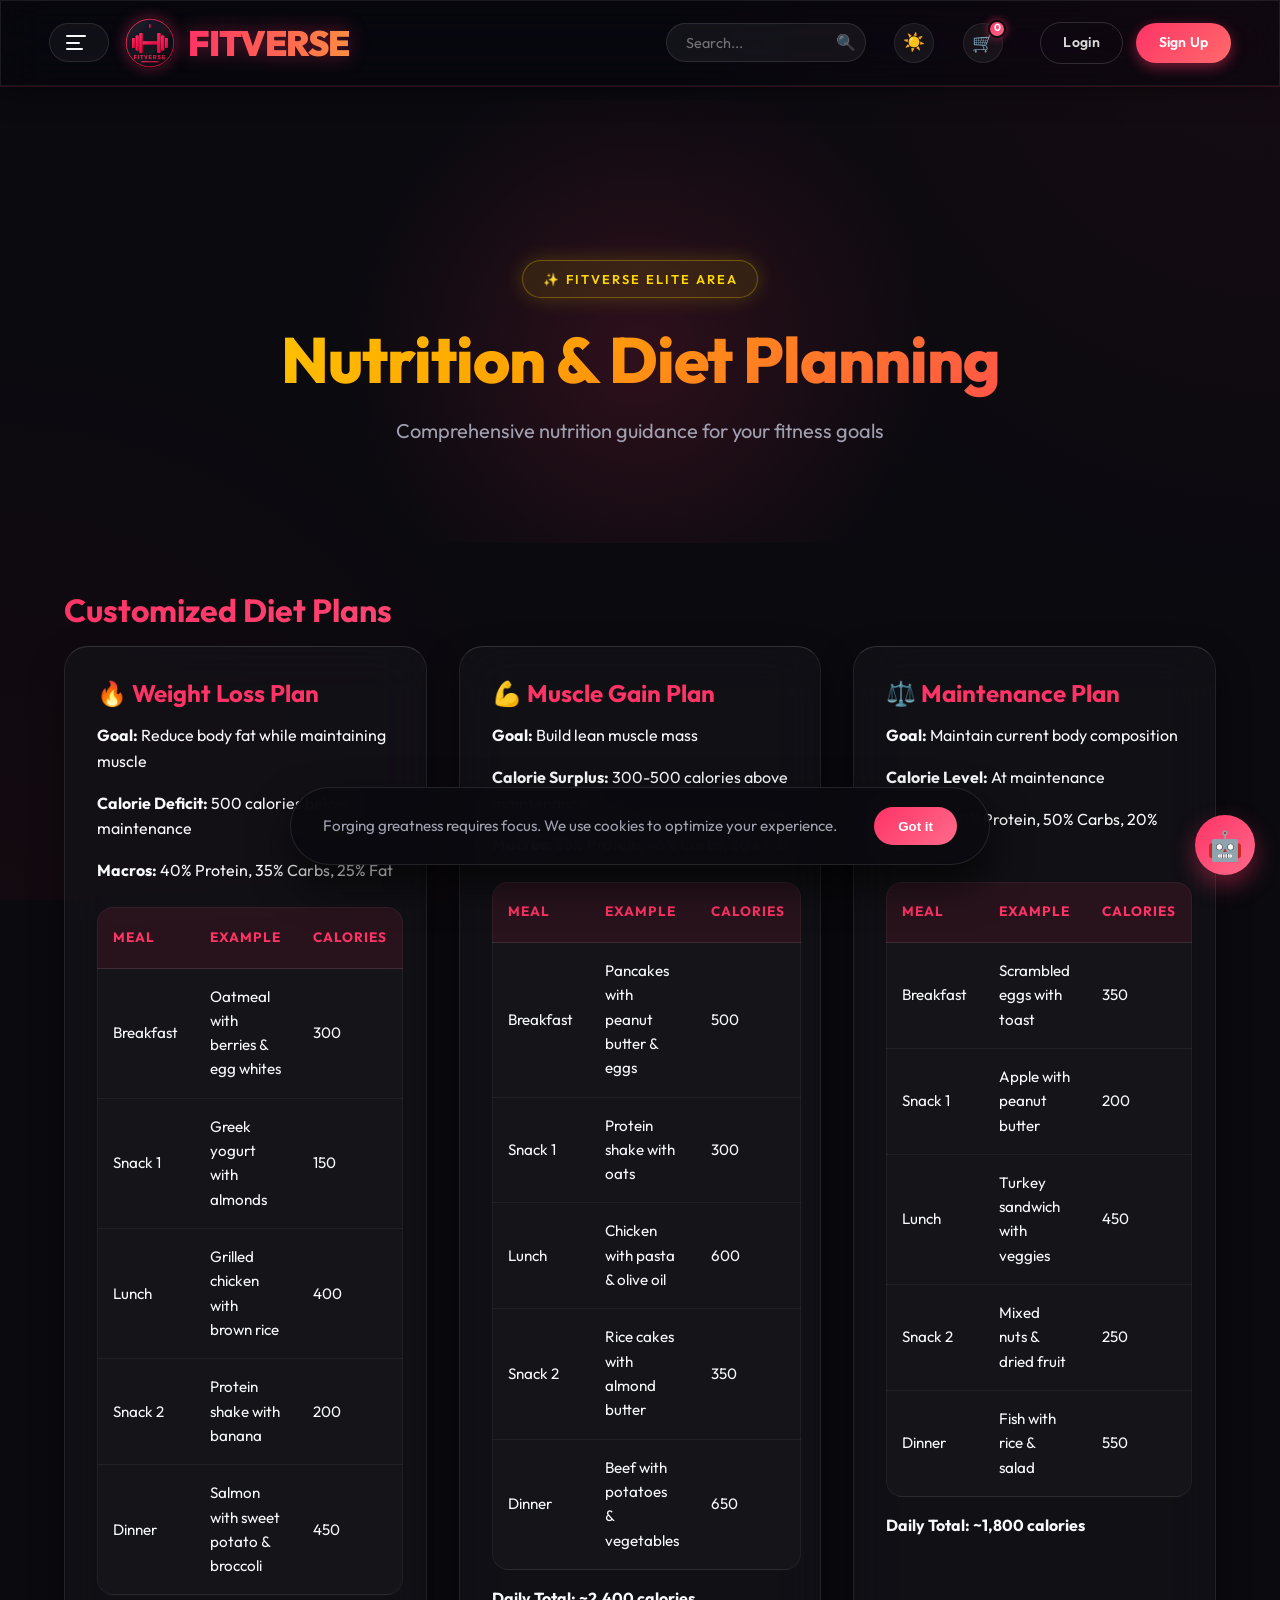
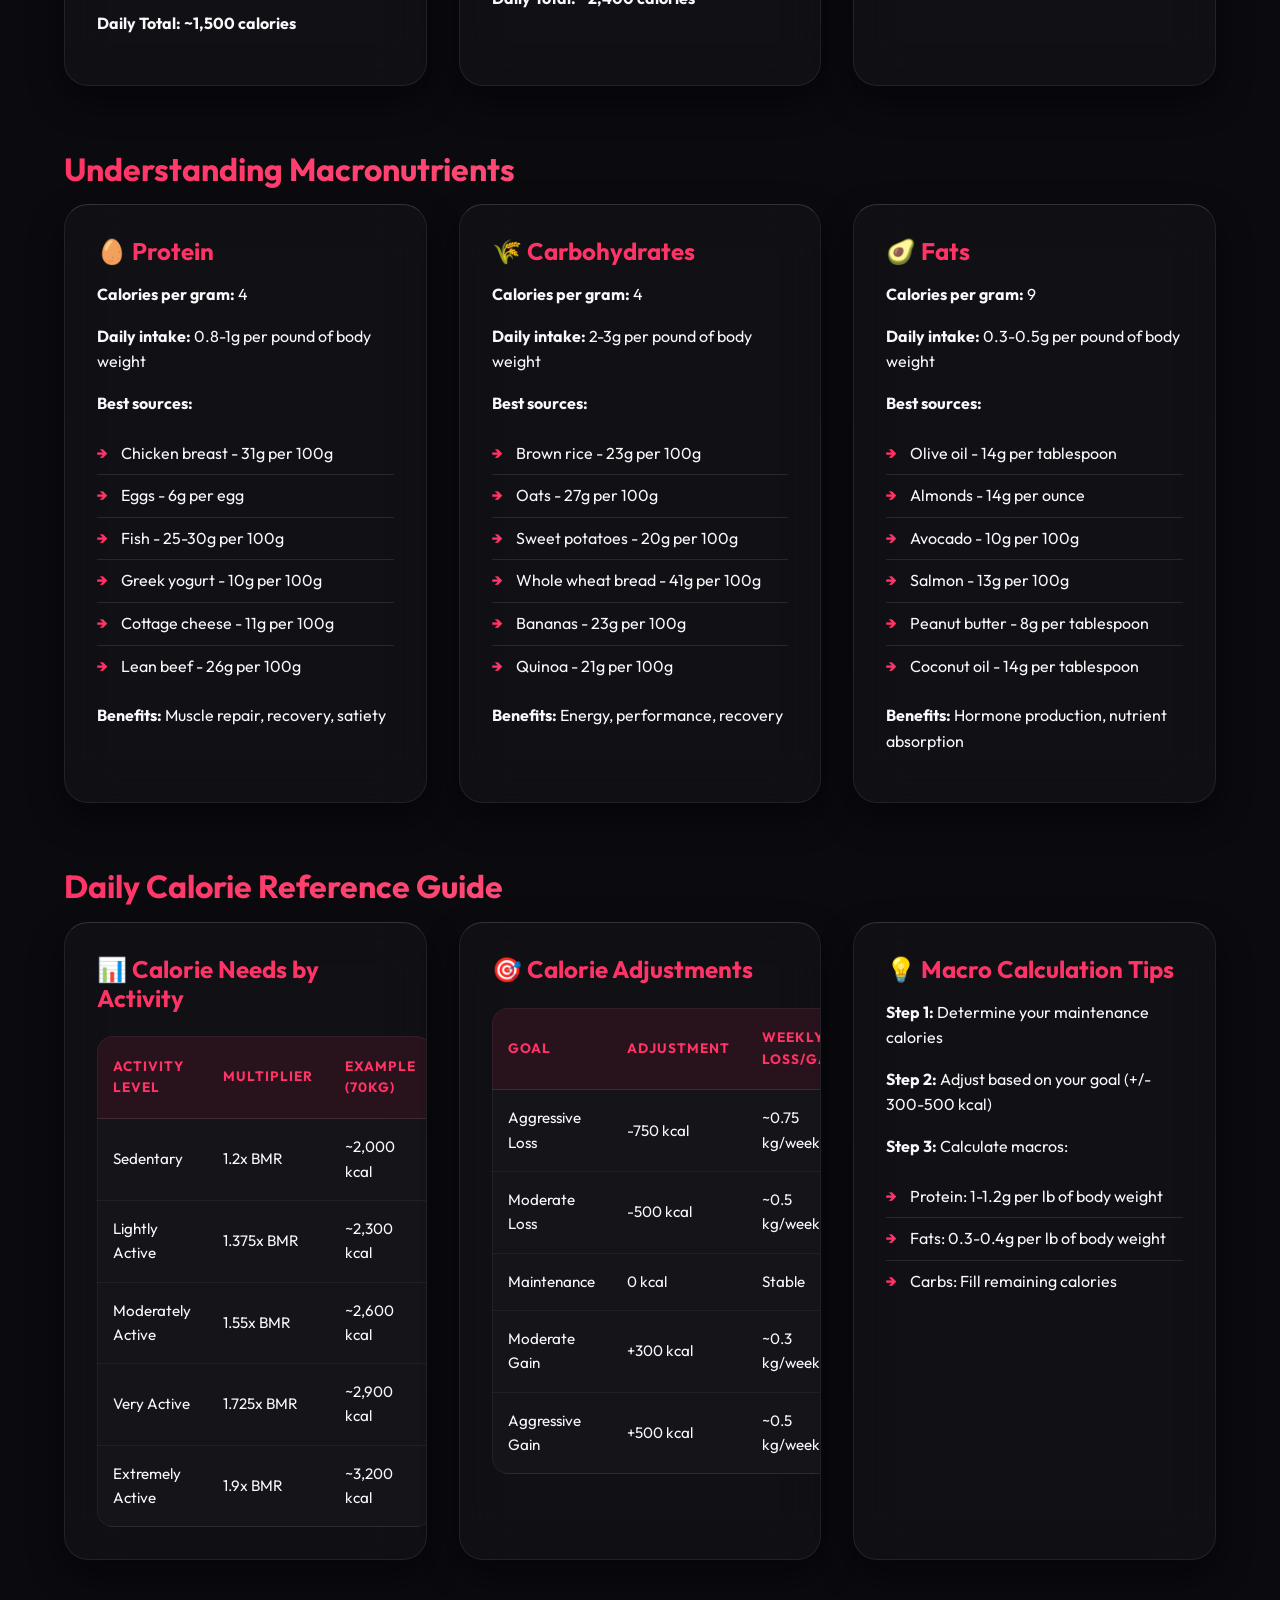
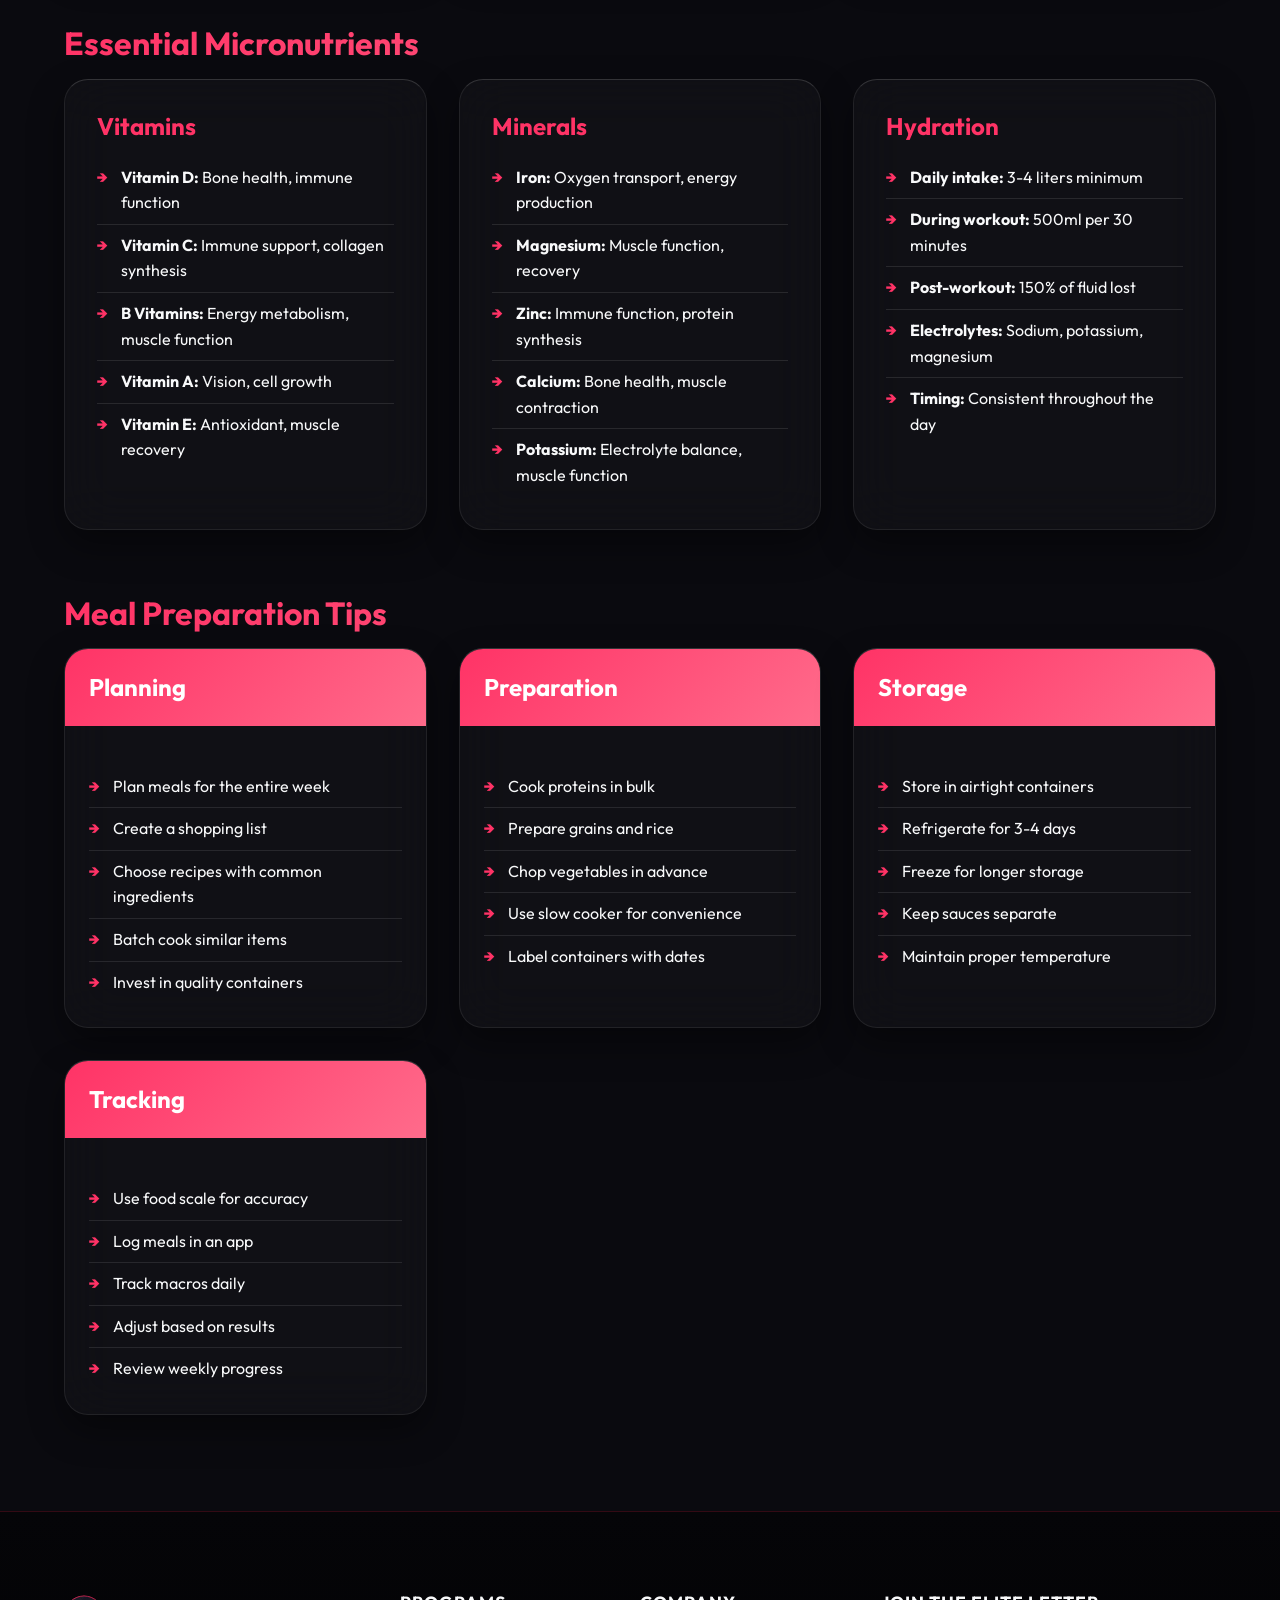
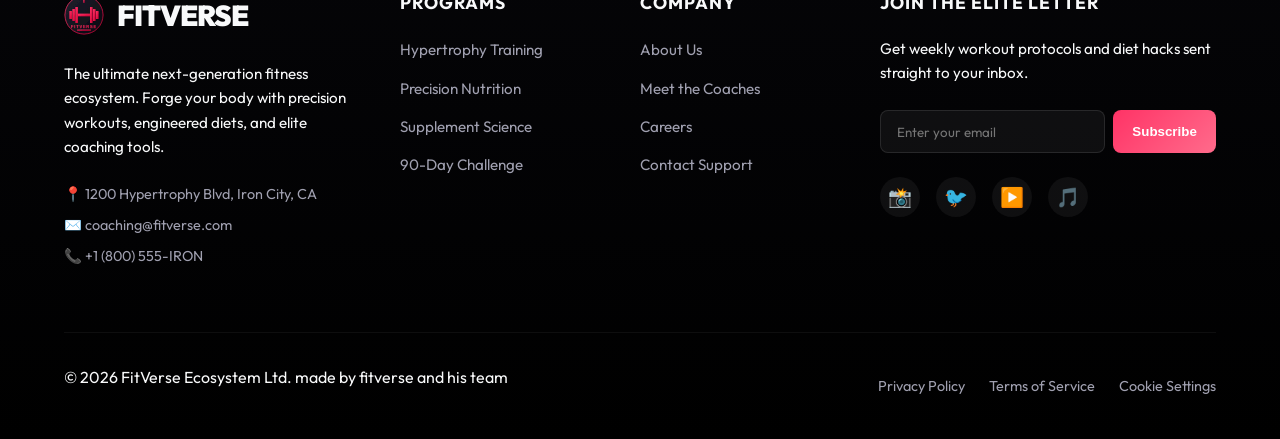
==== diet.html @ 97ace307 "Frontend" ====
<!DOCTYPE html>
<html lang="en">

<head>
    <meta charset="UTF-8">
    <meta name="viewport" content="width=device-width, initial-scale=1.0">
    <title>Diet Plans - FitVerse</title>
    <style>
        @import url('https://fonts.googleapis.com/css2?family=Outfit:wght@300;400;500;600;700;800&display=swap');

        :root {
            --primary-color: #ff3366;
            --primary-dark: #cc0033;
            --secondary-color: #050505;
            --accent-color: #ff6b8b;
            --dark-bg: #0a0a0f;
            --card-bg: rgba(26, 26, 31, 0.6);
            --glass-border: rgba(255, 255, 255, 0.08);
            --text-light: #f8f9fa;
            --text-muted: #a0a0b0;
            --border-color: rgba(255, 255, 255, 0.1);
            --gradient-1: linear-gradient(135deg, #ff3366 0%, #ff6b8b 100%);
            --gradient-2: linear-gradient(135deg, rgba(26, 26, 31, 0.8) 0%, rgba(10, 10, 15, 0.9) 100%);
            --gradient-glow: 0 0 30px rgba(255, 51, 102, 0.3);
            --shadow: 0 8px 32px 0 rgba(0, 0, 0, 0.37);
            --shadow-lg: 0 15px 45px 0 rgba(0, 0, 0, 0.5);
            --transition: all 0.4s cubic-bezier(0.16, 1, 0.3, 1);
            --neon-shadow: 0 0 10px rgba(255, 51, 102, 0.5), 0 0 20px rgba(255, 51, 102, 0.3);
        }

        [data-theme="light"] {
            --primary-color: #ff3366;
            --primary-dark: #cc0033;
            --secondary-color: #ffffff;
            --accent-color: #ff4d79;
            --dark-bg: #f4f6f8;
            --card-bg: rgba(255, 255, 255, 0.85);
            --glass-border: rgba(0, 0, 0, 0.1);
            --text-light: #1a1a1f;
            --text-muted: #666677;
            --border-color: rgba(0, 0, 0, 0.1);
            --gradient-1: linear-gradient(135deg, #ff3366 0%, #ff6b8b 100%);
            --gradient-2: linear-gradient(135deg, rgba(255, 255, 255, 0.9) 0%, rgba(240, 240, 245, 0.95) 100%);
            --gradient-glow: 0 0 30px rgba(255, 51, 102, 0.2);
            --shadow: 0 8px 32px 0 rgba(0, 0, 0, 0.08);
            --shadow-lg: 0 15px 45px 0 rgba(0, 0, 0, 0.12);
            --neon-shadow: 0 0 10px rgba(255, 51, 102, 0.2), 0 0 20px rgba(255, 51, 102, 0.1);
        }

        [data-theme="light"] .navbar {
            background: rgba(255, 255, 255, 0.85);
        }

        [data-theme="light"] .logo img {
            content: url("logo-light.svg");
        }

        [data-theme="light"] .stats,
        [data-theme="light"] .footer,
        [data-theme="light"] .page-header {
            background: linear-gradient(135deg, #ffffff 0%, #f4f6f8 50%, #ffffff 100%);
        }

        [data-theme="light"] .quick-links {
            background-color: var(--dark-bg);
        }

        * {
            margin: 0;
            padding: 0;
            box-sizing: border-box;
        }

        html {
            scroll-behavior: smooth;
        }

        body {
            font-family: 'Outfit', sans-serif;
            line-height: 1.6;
            color: var(--text-light);
            background-color: var(--dark-bg);
            background-image: radial-gradient(circle at top right, rgba(255, 51, 102, 0.05) 0%, transparent 40%), radial-gradient(circle at bottom left, rgba(204, 0, 51, 0.05) 0%, transparent 40%);
            background-attachment: fixed;
            overflow-x: hidden;
        }

        .container {
            max-width: 1200px;
            margin: 0 auto;
            padding: 0 24px;
        }

        h1,
        h2,
        h3,
        h4,
        h5,
        h6 {
            font-weight: 700;
            line-height: 1.2;
            margin-bottom: 1rem;
        }

        h1 {
            font-size: 2.5rem;
            color: var(--text-light);
        }

        h2 {
            font-size: 2rem;
            background: var(--gradient-1);
            -webkit-background-clip: text;
            -webkit-text-fill-color: transparent;
            background-clip: text;
        }

        h3 {
            font-size: 1.5rem;
            color: var(--primary-color);
        }

        p {
            margin-bottom: 1rem;
            font-size: 1rem;
            color: var(--text-light);
        }

        a {
            text-decoration: none;
            color: var(--primary-color);
            transition: var(--transition);
        }

        a:hover {
            color: var(--accent-color);
            text-shadow: 0 0 10px rgba(220, 20, 60, 0.5);
        }

        .navbar {
            background: rgba(10, 10, 15, 0.7);
            backdrop-filter: blur(16px);
            -webkit-backdrop-filter: blur(16px);
            padding: 1rem 0;
            position: sticky;
            top: 0;
            z-index: 100;
            border-bottom: 1px solid var(--glass-border);
            transition: var(--transition);
        }

        .nav-wrapper {
            display: flex;
            justify-content: space-between;
            align-items: center;
        }

        .logo {
            display: flex;
            align-items: center;
            gap: 1rem;
        }

        .logo img {
            height: 50px;
            width: auto;
        }

        .logo h1 {
            color: var(--primary-color);
            font-size: 1.8rem;
            margin: 0;
            text-shadow: 0 0 20px rgba(220, 20, 60, 0.6);
            letter-spacing: 2px;
        }

        .nav-links {
            display: flex;
            list-style: none;
            gap: 2rem;
        }

        .nav-links a {
            color: var(--text-light);
            font-weight: 600;
            padding: 0.5rem 1rem;
            border-radius: 4px;
            transition: var(--transition);
            position: relative;
        }

        .nav-links a:hover,
        .nav-links a.active {
            background: rgba(255, 51, 102, 0.1);
            color: var(--primary-color);
            box-shadow: inset 0 0 0 1px rgba(255, 51, 102, 0.3);
        }

        @keyframes floatShapes {
            0% {
                transform: translateY(0) rotate(0deg);
            }

            50% {
                transform: translateY(-20px) rotate(5deg);
            }

            100% {
                transform: translateY(0) rotate(0deg);
            }
        }

        .hero {
            background: transparent;
            color: var(--text-light);
            padding: 8rem 0 6rem;
            text-align: center;
            position: relative;
            overflow: hidden;
        }

        .hero::before {
            content: '';
            position: absolute;
            top: -50%;
            left: -50%;
            width: 200%;
            height: 200%;
            background: radial-gradient(circle at 50% 50%, rgba(255, 51, 102, 0.1) 0%, transparent 40%), radial-gradient(circle at 80% 20%, rgba(255, 107, 139, 0.05) 0%, transparent 30%);
            pointer-events: none;
            animation: pulseGlow 15s infinite alternate ease-in-out;
        }

        @keyframes pulseGlow {
            0% {
                transform: scale(1);
                opacity: 0.8;
            }

            100% {
                transform: scale(1.1);
                opacity: 1;
            }
        }

        .hero-content {
            position: relative;
            z-index: 1;
        }

        .hero-content h2 {
            color: var(--text-light);
            font-size: 3rem;
            margin-bottom: 1rem;
            animation: slideInDown 0.8s ease;
        }

        .hero-content p {
            font-size: 1.3rem;
            margin-bottom: 2rem;
            animation: slideInUp 0.8s ease;
            color: var(--text-muted);
        }

        .hero-buttons {
            display: flex;
            gap: 1rem;
            justify-content: center;
            flex-wrap: wrap;
        }

        .btn {
            padding: 1rem 2.5rem;
            border-radius: 12px;
            font-weight: 600;
            cursor: pointer;
            transition: var(--transition);
            display: inline-flex;
            align-items: center;
            justify-content: center;
            border: 1px solid transparent;
            font-family: 'Outfit', sans-serif;
            letter-spacing: 0.5px;
            position: relative;
            overflow: hidden;
            z-index: 1;
        }

        .btn-primary {
            background: var(--gradient-1);
            color: #fff;
            box-shadow: 0 4px 15px rgba(255, 51, 102, 0.4);
        }

        .btn-primary::before {
            content: '';
            position: absolute;
            top: 0;
            left: 0;
            right: 0;
            bottom: 0;
            background: linear-gradient(135deg, #ff6b8b 0%, #ff3366 100%);
            opacity: 0;
            transition: opacity 0.3s ease;
            z-index: -1;
        }

        .btn-primary:hover::before {
            opacity: 1;
        }

        .btn-primary:hover {
            transform: translateY(-3px);
            box-shadow: var(--neon-shadow);
        }

        .btn-secondary {
            background: rgba(255, 51, 102, 0.05);
            color: #fff;
            border-color: rgba(255, 51, 102, 0.3);
            backdrop-filter: blur(5px);
        }

        .btn-secondary:hover {
            background: rgba(255, 51, 102, 0.15);
            border-color: var(--primary-color);
            transform: translateY(-3px);
            box-shadow: 0 4px 15px rgba(255, 51, 102, 0.2);
        }

        .features {
            padding: 6rem 0;
            background-color: transparent;
            position: relative;
        }

        .features h2 {
            text-align: center;
            margin-bottom: 4rem;
        }

        .features-grid {
            display: grid;
            grid-template-columns: repeat(auto-fit, minmax(250px, 1fr));
            gap: 2rem;
        }

        .feature-card {
            background: var(--card-bg);
            backdrop-filter: blur(12px);
            -webkit-backdrop-filter: blur(12px);
            padding: 2.5rem 2rem;
            border-radius: 20px;
            text-align: center;
            box-shadow: var(--shadow);
            transition: var(--transition);
            border: 1px solid var(--glass-border);
            position: relative;
            overflow: hidden;
        }

        .feature-card::before {
            content: '';
            position: absolute;
            top: 0;
            left: 0;
            width: 100%;
            height: 100%;
            background: linear-gradient(180deg, rgba(255, 51, 102, 0.1) 0%, transparent 100%);
            opacity: 0;
            transition: var(--transition);
            z-index: 0;
        }

        .feature-card:hover {
            transform: translateY(-10px) scale(1.02);
            box-shadow: var(--shadow-lg), 0 0 30px rgba(255, 51, 102, 0.15);
            border-color: rgba(255, 51, 102, 0.3);
        }

        .feature-card:hover::before {
            opacity: 1;
        }

        .feature-card>* {
            position: relative;
            z-index: 1;
        }

        .feature-icon {
            font-size: 3rem;
            margin-bottom: 1rem;
        }

        .feature-card h3 {
            margin-bottom: 1rem;
        }

        .quick-links {
            padding: 4rem 0;
            background-color: var(--dark-bg);
        }

        .quick-links h2 {
            text-align: center;
            margin-bottom: 3rem;
        }

        .links-grid {
            display: grid;
            grid-template-columns: repeat(auto-fit, minmax(250px, 1fr));
            gap: 2rem;
        }

        .link-card {
            background: var(--card-bg);
            backdrop-filter: blur(12px);
            -webkit-backdrop-filter: blur(12px);
            padding: 2.5rem 2rem;
            border-radius: 20px;
            border: 1px solid var(--glass-border);
            border-left: 4px solid var(--primary-color);
            transition: var(--transition);
            box-shadow: var(--shadow);
            position: relative;
        }

        .link-card:hover {
            transform: translateX(10px) translateY(-5px);
            box-shadow: var(--shadow-lg), -10px 0 20px rgba(255, 51, 102, 0.1);
            border-left-color: var(--accent-color);
            background: rgba(40, 40, 45, 0.7);
        }

        .link-card h3 {
            margin-bottom: 1rem;
        }

        .link-btn {
            display: inline-block;
            color: var(--primary-color);
            font-weight: 600;
            margin-top: 1rem;
        }

        .link-btn:hover {
            color: var(--accent-color);
        }

        .stats {
            background: linear-gradient(135deg, #000000 0%, #1a1a1a 50%, #000000 100%);
            color: var(--text-light);
            padding: 3rem 0;
            border-top: 3px solid var(--primary-color);
            border-bottom: 3px solid var(--primary-color);
        }

        .stats .container {
            display: grid;
            grid-template-columns: repeat(auto-fit, minmax(200px, 1fr));
            gap: 2rem;
            text-align: center;
        }

        .stat-item h3 {
            color: var(--primary-color);
            font-size: 2.5rem;
            margin-bottom: 0.5rem;
            text-shadow: 0 0 10px rgba(220, 20, 60, 0.4);
        }

        .stat-item p {
            color: var(--text-light);
            margin: 0;
        }

        .footer {
            background: linear-gradient(135deg, #000000 0%, #1a1a1a 50%, #000000 100%);
            color: var(--text-light);
            padding: 3rem 0 1rem;
            border-top: 3px solid var(--primary-color);
        }

        .footer-content {
            display: grid;
            grid-template-columns: repeat(auto-fit, minmax(250px, 1fr));
            gap: 2rem;
            margin-bottom: 2rem;
        }

        .footer-section h4 {
            color: var(--primary-color);
            margin-bottom: 1rem;
        }

        .footer-section ul {
            list-style: none;
        }

        .footer-section ul li {
            margin-bottom: 0.5rem;
        }

        .footer-section a {
            color: var(--text-light);
        }

        .footer-section a:hover {
            color: var(--primary-color);
        }

        .footer-bottom {
            border-top: 1px solid var(--border-color);
            padding-top: 1rem;
            text-align: center;
            color: var(--text-muted);
        }

        .page-header {
            background: linear-gradient(135deg, #000000 0%, #1a1a1a 50%, #000000 100%);
            color: var(--text-light);
            padding: 3rem 0;
            text-align: center;
            border-bottom: 3px solid var(--primary-color);
        }

        .page-header h1 {
            color: var(--text-light);
            font-size: 2.5rem;
        }

        .page-header p {
            font-size: 1.1rem;
            color: var(--text-muted);
        }

        .workout-section {
            padding: 3rem 0;
        }

        .workout-section h2 {
            margin-bottom: 2rem;
        }

        .routine-cards {
            display: grid;
            grid-template-columns: repeat(auto-fit, minmax(300px, 1fr));
            gap: 2rem;
            margin-bottom: 3rem;
        }

        .routine-card {
            background-color: var(--card-bg);
            backdrop-filter: blur(12px);
            -webkit-backdrop-filter: blur(12px);
            border-radius: 20px;
            overflow: hidden;
            box-shadow: var(--shadow);
            transition: var(--transition);
            border: 1px solid var(--glass-border);
        }

        .routine-card:hover {
            transform: translateY(-10px) scale(1.02);
            box-shadow: var(--shadow-lg), 0 0 30px rgba(255, 51, 102, 0.15);
            border-color: rgba(255, 51, 102, 0.3);
        }

        .routine-header {
            background: var(--gradient-1);
            color: #fff;
            padding: 1.5rem;
        }

        .routine-header h3 {
            color: #fff;
            margin: 0;
        }

        .routine-body {
            padding: 1.5rem;
        }

        .routine-body p {
            margin-bottom: 0.5rem;
            font-size: 0.95rem;
        }

        .exercise-list {
            list-style: none;
            margin-top: 1rem;
        }

        .exercise-list li {
            padding: 0.5rem 0;
            border-bottom: 1px solid var(--border-color);
            color: var(--text-light);
        }

        .exercise-list li:last-child {
            border-bottom: none;
        }

        .muscle-groups {
            display: grid;
            grid-template-columns: repeat(auto-fit, minmax(280px, 1fr));
            gap: 2rem;
            margin-top: 2rem;
        }

        .muscle-card {
            background-color: var(--card-bg);
            padding: 1.5rem;
            border-radius: 8px;
            border-left: 4px solid var(--primary-color);
            box-shadow: var(--shadow);
            transition: var(--transition);
        }

        .muscle-card:hover {
            border-left-color: var(--accent-color);
            box-shadow: var(--shadow-lg);
        }

        .muscle-card h3 {
            margin-bottom: 1rem;
        }

        .muscle-exercises {
            list-style: none;
        }

        .muscle-exercises li {
            padding: 0.5rem 0;
            padding-left: 1.5rem;
            position: relative;
            color: var(--text-light);
        }

        .muscle-exercises li:before {
            content: "→";
            position: absolute;
            left: 0;
            color: var(--primary-color);
            font-weight: bold;
        }

        .diet-section {
            padding: 3rem 0;
        }

        .diet-cards {
            display: grid;
            grid-template-columns: repeat(auto-fit, minmax(280px, 1fr));
            gap: 2rem;
            margin-bottom: 3rem;
        }

        .diet-card {
            background-color: var(--card-bg);
            backdrop-filter: blur(12px);
            -webkit-backdrop-filter: blur(12px);
            border-radius: 20px;
            padding: 2rem;
            box-shadow: var(--shadow);
            transition: var(--transition);
            border: 1px solid var(--glass-border);
        }

        .diet-card:hover {
            transform: translateY(-10px);
            box-shadow: var(--shadow-lg), 0 0 30px rgba(255, 51, 102, 0.15);
            border-color: rgba(255, 51, 102, 0.3);
        }

        .diet-card h3 {
            color: var(--primary-color);
            margin-bottom: 1rem;
        }

        .nutrition-table {
            width: 100%;
            border-collapse: collapse;
            margin-top: 1.5rem;
        }

        .nutrition-table th,
        .nutrition-table td {
            padding: 0.75rem;
            text-align: left;
            border-bottom: 1px solid var(--border-color);
            color: var(--text-light);
        }

        .nutrition-table th {
            background: var(--gradient-1);
            color: #fff;
            font-weight: 600;
        }

        .nutrition-table tr:hover {
            background-color: rgba(220, 20, 60, 0.05);
        }

        .supplement-section {
            padding: 3rem 0;
        }

        .supplement-cards {
            display: grid;
            grid-template-columns: repeat(auto-fit, minmax(300px, 1fr));
            gap: 2rem;
            margin-bottom: 3rem;
        }

        .supplement-card {
            background-color: var(--card-bg);
            backdrop-filter: blur(12px);
            -webkit-backdrop-filter: blur(12px);
            border-radius: 20px;
            overflow: hidden;
            box-shadow: var(--shadow);
            transition: var(--transition);
            border: 1px solid var(--glass-border);
        }

        .supplement-card:hover {
            transform: translateY(-10px) scale(1.02);
            box-shadow: var(--shadow-lg), 0 0 30px rgba(255, 51, 102, 0.15);
            border-color: rgba(255, 51, 102, 0.3);
        }

        .supplement-header {
            background: var(--gradient-1);
            color: #fff;
            padding: 1.5rem;
        }

        .supplement-header h3 {
            color: #fff;
            margin: 0;
        }

        .supplement-body {
            padding: 1.5rem;
        }

        .supplement-info {
            background-color: rgba(220, 20, 60, 0.08);
            padding: 1rem;
            border-radius: 4px;
            margin-bottom: 1rem;
            border-left: 3px solid var(--primary-color);
        }

        .supplement-info strong {
            color: var(--primary-color);
        }

        .timing-guide {
            background-color: rgba(220, 20, 60, 0.1);
            padding: 1.5rem;
            border-radius: 8px;
            margin-top: 1.5rem;
            border-left: 4px solid var(--primary-color);
        }

        .timing-guide h3 {
            margin-top: 0;
        }

        .timing-list {
            list-style: none;
        }

        .timing-list li {
            padding: 0.5rem 0;
            padding-left: 1.5rem;
            position: relative;
            color: var(--text-light);
        }

        .timing-list li:before {
            content: "⏰";
            position: absolute;
            left: 0;
        }

        .transformation-section {
            padding: 3rem 0;
        }

        .plan-cards {
            display: grid;
            grid-template-columns: repeat(auto-fit, minmax(320px, 1fr));
            gap: 2rem;
            margin-bottom: 3rem;
        }

        .plan-card {
            background-color: var(--card-bg);
            backdrop-filter: blur(12px);
            -webkit-backdrop-filter: blur(12px);
            border-radius: 20px;
            overflow: hidden;
            box-shadow: var(--shadow);
            transition: var(--transition);
            border: 1px solid var(--glass-border);
        }

        .plan-card:hover {
            transform: translateY(-10px) scale(1.02);
            box-shadow: var(--shadow-lg), 0 0 30px rgba(255, 51, 102, 0.15);
            border-color: rgba(255, 51, 102, 0.3);
        }

        .plan-header {
            background: var(--gradient-1);
            color: #fff;
            padding: 2rem;
            text-align: center;
        }

        .plan-header h2 {
            color: #fff;
            margin: 0;
            font-size: 1.8rem;
            background: none;
            -webkit-text-fill-color: unset;
        }

        .plan-header p {
            color: rgba(255, 255, 255, 0.8);
            margin: 0.5rem 0 0 0;
        }

        .plan-body {
            padding: 2rem;
        }

        .plan-details {
            list-style: none;
            margin-bottom: 1.5rem;
        }

        .plan-details li {
            padding: 0.75rem 0;
            border-bottom: 1px solid var(--border-color);
            padding-left: 1.5rem;
            position: relative;
            color: var(--text-light);
        }

        .plan-details li:last-child {
            border-bottom: none;
        }

        .plan-details li:before {
            content: "✓";
            position: absolute;
            left: 0;
            color: var(--primary-color);
            font-weight: bold;
        }

        .progress-section {
            background-color: var(--card-bg);
            padding: 2rem;
            border-radius: 8px;
            margin-top: 2rem;
            border: 1px solid var(--border-color);
        }

        .progress-item {
            margin-bottom: 2rem;
        }

        .progress-item h4 {
            margin-bottom: 0.5rem;
            color: var(--primary-color);
        }

        .progress-bar {
            background-color: var(--border-color);
            height: 10px;
            border-radius: 5px;
            overflow: hidden;
        }

        .progress-fill {
            background: var(--gradient-1);
            height: 100%;
            border-radius: 5px;
            transition: width 0.5s ease;
            box-shadow: 0 0 10px rgba(220, 20, 60, 0.5);
        }

        @keyframes slideInDown {
            from {
                opacity: 0;
                transform: translateY(-30px);
            }

            to {
                opacity: 1;
                transform: translateY(0);
            }
        }

        @keyframes slideInUp {
            from {
                opacity: 0;
                transform: translateY(30px);
            }

            to {
                opacity: 1;
                transform: translateY(0);
            }
        }

        @keyframes fadeIn {
            from {
                opacity: 0;
            }

            to {
                opacity: 1;
            }
        }

        @media (max-width:768px) {
            .nav-links {
                gap: 1rem;
            }

            .nav-links a {
                padding: 0.4rem 0.8rem;
                font-size: 0.9rem;
            }

            .logo h1 {
                font-size: 1.3rem;
            }

            .logo img {
                height: 40px;
            }

            .hero-content h2 {
                font-size: 2rem;
            }

            .hero-content p {
                font-size: 1rem;
            }

            .hero-buttons {
                flex-direction: column;
                align-items: center;
            }

            .btn {
                width: 100%;
                max-width: 300px;
            }

            h1 {
                font-size: 2rem;
            }

            h2 {
                font-size: 1.5rem;
            }

            .features-grid,
            .links-grid,
            .routine-cards,
            .diet-cards,
            .supplement-cards,
            .plan-cards {
                grid-template-columns: 1fr;
            }

            .stats .container {
                grid-template-columns: repeat(2, 1fr);
            }

            .nutrition-table {
                font-size: 0.9rem;
            }

            .nutrition-table th,
            .nutrition-table td {
                padding: 0.5rem;
            }
        }

        @media (max-width:480px) {
            .container {
                padding: 0 15px;
            }

            .nav-links {
                gap: 0.5rem;
            }

            .nav-links a {
                padding: 0.3rem 0.5rem;
                font-size: 0.8rem;
            }

            .logo h1 {
                font-size: 1.1rem;
            }

            .logo img {
                height: 35px;
            }

            .hero {
                padding: 3rem 0;
            }

            .hero-content h2 {
                font-size: 1.5rem;
            }

            .hero-content p {
                font-size: 0.9rem;
            }

            .stats .container {
                grid-template-columns: 1fr;
                gap: 1rem;
            }

            .footer-content {
                grid-template-columns: 1fr;
            }
        }

        .text-center {
            text-align: center;
        }

        .text-primary {
            color: var(--primary-color);
        }

        .text-accent {
            color: var(--accent-color);
        }

        .mt-1 {
            margin-top: 0.5rem;
        }

        .mt-2 {
            margin-top: 1rem;
        }

        .mt-3 {
            margin-top: 1.5rem;
        }

        .mt-4 {
            margin-top: 2rem;
        }

        .mb-1 {
            margin-bottom: 0.5rem;
        }

        .mb-2 {
            margin-bottom: 1rem;
        }

        .mb-3 {
            margin-bottom: 1.5rem;
        }

        .mb-4 {
            margin-bottom: 2rem;
        }

        .p-1 {
            padding: 0.5rem;
        }

        .p-2 {
            padding: 1rem;
        }

        .p-3 {
            padding: 1.5rem;
        }

        .p-4 {
            padding: 2rem;
        }

        .shop-categories {
            display: flex;
            justify-content: center;
            gap: 1rem;
            margin-bottom: 3rem;
            flex-wrap: wrap;
        }

        .category-btn {
            background: var(--card-bg);
            border: 1px solid var(--glass-border);
            color: var(--text-light);
            padding: 0.8rem 1.5rem;
            border-radius: 30px;
            font-family: 'Outfit', sans-serif;
            font-weight: 500;
            cursor: pointer;
            transition: var(--transition);
        }

        .category-btn:hover,
        .category-btn.active {
            background: var(--primary-color);
            color: white;
            border-color: var(--primary-color);
            box-shadow: 0 4px 15px rgba(255, 51, 102, 0.4);
        }

        .product-grid {
            display: grid;
            grid-template-columns: repeat(auto-fill, minmax(280px, 1fr));
            gap: 2.5rem;
        }

        .product-card {
            background: var(--card-bg);
            border-radius: 20px;
            border: 1px solid var(--glass-border);
            overflow: hidden;
            backdrop-filter: blur(12px);
            transition: var(--transition);
            display: flex;
            flex-direction: column;
        }

        .product-card:hover {
            transform: translateY(-8px);
            box-shadow: var(--shadow-lg), 0 0 20px rgba(255, 51, 102, 0.15);
            border-color: rgba(255, 51, 102, 0.3);
        }

        .product-image {
            width: 100%;
            height: 250px;
            position: relative;
            overflow: hidden;
            background: #fff;
        }

        .product-image img {
            width: 100%;
            height: 100%;
            object-fit: contain;
            padding: 1.5rem;
            transition: transform 0.5s ease;
        }

        .product-card:hover .product-image img {
            transform: scale(1.05);
        }

        .product-actions {
            position: absolute;
            bottom: 0;
            left: 0;
            width: 100%;
            padding: 1rem;
            background: linear-gradient(to top, rgba(0, 0, 0, 0.8), transparent);
            transform: translateY(100%);
            transition: transform 0.3s ease;
            display: flex;
            justify-content: center;
        }

        .product-card:hover .product-actions {
            transform: translateY(0);
        }

        .product-details {
            padding: 1.5rem;
            display: flex;
            flex-direction: column;
            flex-grow: 1;
        }

        .product-category {
            font-size: 0.8rem;
            color: var(--primary-color);
            text-transform: uppercase;
            letter-spacing: 1px;
            margin-bottom: 0.5rem;
        }

        .product-details h3 {
            font-size: 1.2rem;
            margin-bottom: 0.5rem;
            color: var(--text-light);
        }

        .product-details p {
            font-size: 0.9rem;
            color: var(--text-muted);
            margin-bottom: 1.5rem;
            flex-grow: 1;
        }

        .product-price {
            font-size: 1.4rem;
            font-weight: 700;
            color: white;
        }

        .cart-overlay {
            position: fixed;
            top: 0;
            left: 0;
            width: 100%;
            height: 100%;
            background: rgba(0, 0, 0, 0.6);
            backdrop-filter: blur(5px);
            z-index: 1000;
            opacity: 0;
            visibility: hidden;
            transition: var(--transition);
        }

        .cart-overlay.active {
            opacity: 1;
            visibility: visible;
        }

        .cart-panel {
            position: absolute;
            top: 0;
            right: -400px;
            width: 100%;
            max-width: 400px;
            height: 100%;
            background: var(--dark-bg);
            border-left: 1px solid var(--border-color);
            box-shadow: -10px 0 30px rgba(0, 0, 0, 0.5);
            display: flex;
            flex-direction: column;
            transition: right 0.4s cubic-bezier(0.16, 1, 0.3, 1);
        }

        .cart-overlay.active .cart-panel {
            right: 0;
        }

        .cart-header {
            padding: 1.5rem;
            border-bottom: 1px solid var(--border-color);
            display: flex;
            justify-content: space-between;
            align-items: center;
        }

        .cart-header h2 {
            margin: 0;
            font-size: 1.5rem;
        }

        .close-cart {
            background: none;
            border: none;
            color: var(--text-light);
            font-size: 2rem;
            cursor: pointer;
            line-height: 1;
        }

        .close-cart:hover {
            color: var(--primary-color);
        }

        .cart-items {
            flex-grow: 1;
            overflow-y: auto;
            padding: 1.5rem;
            display: flex;
            flex-direction: column;
            gap: 1.5rem;
        }

        .empty-cart {
            text-align: center;
            color: var(--text-muted);
            margin-top: 2rem;
        }

        .cart-item {
            display: flex;
            gap: 1rem;
            background: var(--card-bg);
            padding: 1rem;
            border-radius: 12px;
            border: 1px solid var(--border-color);
        }

        .cart-item img {
            width: 70px;
            height: 70px;
            object-fit: contain;
            background: #fff;
            border-radius: 8px;
            padding: 0.5rem;
        }

        .cart-item-info {
            flex-grow: 1;
        }

        .cart-item-info h4 {
            margin: 0 0 0.5rem 0;
            font-size: 1rem;
        }

        .cart-item-price {
            color: var(--primary-color);
            font-weight: 600;
            margin-bottom: 0.5rem;
        }

        .cart-item-quantity {
            display: flex;
            align-items: center;
            gap: 0.8rem;
        }

        .cart-item-quantity button {
            background: rgba(255, 255, 255, 0.1);
            border: none;
            color: white;
            width: 25px;
            height: 25px;
            border-radius: 4px;
            cursor: pointer;
            display: flex;
            justify-content: center;
            align-items: center;
        }

        .cart-item-quantity button:hover {
            background: var(--primary-color);
        }

        .cart-item-quantity .remove-btn {
            margin-left: auto;
            background: transparent;
            color: var(--text-muted);
        }

        .cart-item-quantity .remove-btn:hover {
            color: #ff4d4d;
            background: transparent;
        }

        .cart-footer {
            padding: 1.5rem;
            border-top: 1px solid var(--border-color);
            background: rgba(10, 10, 15, 0.9);
        }

        .cart-total {
            display: flex;
            justify-content: space-between;
            font-size: 1.2rem;
            font-weight: 700;
            margin-bottom: 1.5rem;
        }

        .checkout-btn {
            width: 100%;
        }

        .cart-nav-btn {
            position: relative;
            display: flex;
            align-items: center;
        }

        .cart-badge {
            position: absolute;
            top: -8px;
            right: -8px;
            background: var(--primary-color);
            color: white;
            font-size: 0.7rem;
            font-weight: bold;
            width: 18px;
            height: 18px;
            border-radius: 50%;
            display: flex;
            align-items: center;
            justify-content: center;
        }

        @keyframes cartPulse {
            0% {
                transform: scale(1);
            }

            50% {
                transform: scale(1.3);
            }

            100% {
                transform: scale(1);
            }
        }

        .cart-badge.pulse {
            animation: cartPulse 0.3s ease;
        }

        [data-theme="light"] {
            --secondary-color: #ffffff;
            --dark-bg: #f4f4f6;
            --card-bg: rgba(255, 255, 255, 0.85);
            --glass-border: rgba(0, 0, 0, 0.08);
            --text-light: #1a1a1a;
            --text-muted: #555555;
            --border-color: rgba(0, 0, 0, 0.1);
            --gradient-2: linear-gradient(135deg, rgba(255, 255, 255, 0.9) 0%, rgba(245, 245, 247, 0.9) 100%);
            --login-bg: #f4f4f6;
            --glass-bg: rgba(255, 255, 255, 0.75);
        }

        [data-theme="light"] body {
            background-color: var(--dark-bg);
            background-image: radial-gradient(circle at top right, rgba(255, 51, 102, 0.1) 0%, transparent 40%), radial-gradient(circle at bottom left, rgba(204, 0, 51, 0.1) 0%, transparent 40%);
        }

        [data-theme="light"] .navbar {
            background: rgba(255, 255, 255, 0.85);
            border-bottom: 1px solid rgba(0, 0, 0, 0.1);
        }

        [data-theme="light"] .footer,
        [data-theme="light"] .stats,
        [data-theme="light"] .page-header {
            background: linear-gradient(135deg, #ffffff 0%, #f4f4f6 50%, #ffffff 100%);
        }

        [data-theme="light"] .feature-card:hover,
        [data-theme="light"] .routine-card:hover,
        [data-theme="light"] .diet-card:hover,
        [data-theme="light"] .product-card:hover,
        [data-theme="light"] .plan-card:hover {
            box-shadow: 0 15px 45px 0 rgba(0, 0, 0, 0.1), 0 0 30px rgba(255, 51, 102, 0.15);
        }

        [data-theme="light"] .nav-links a {
            color: var(--text-light);
        }

        [data-theme="light"] .cart-panel {
            background: #ffffff;
        }

        [data-theme="light"] .cart-footer {
            background: rgba(255, 255, 255, 0.95);
        }

        [data-theme="light"] h1,
        [data-theme="light"] h4,
        [data-theme="light"] h5 {
            color: var(--text-light);
        }

        [data-theme="light"] .product-details h3,
        [data-theme="light"] .cart-header h2 {
            color: var(--text-light);
        }

        [data-theme="light"] .product-price {
            color: var(--text-light);
        }

        [data-theme="light"] .product-image {
            background: #ffffff;
        }

        [data-theme="light"] .login-logo h1 {
            background: linear-gradient(135deg, #1a1a1a, #cc0033);
            -webkit-background-clip: text;
            background-clip: text;
            -webkit-text-fill-color: transparent;
        }

        [data-theme="light"] .welcome-text,
        [data-theme="light"] .divider {
            color: #555;
        }

        [data-theme="light"] .form-control {
            background: rgba(255, 255, 255, 0.6);
            border: 1px solid rgba(0, 0, 0, 0.15);
            color: #1a1a1a;
        }

        [data-theme="light"] .form-control::placeholder {
            color: #777;
        }

        [data-theme="light"] .form-label {
            color: #333;
        }

        [data-theme="light"] .btn-skip {
            color: #666;
            border-color: rgba(0, 0, 0, 0.15);
        }

        [data-theme="light"] .btn-skip:hover {
            background: rgba(0, 0, 0, 0.05);
            color: #1a1a1a;
        }

        [data-theme="light"] .login-body .theme-toggle-btn {
            color: #1a1a1a !important;
        }

        .premium-hero {
            padding: 6rem 0;
            text-align: center;
            background: radial-gradient(circle at center, rgba(255, 215, 0, 0.15) 0%, transparent 70%);
        }

        .premium-hero h1 {
            font-size: 3.5rem;
            background: linear-gradient(135deg, #FFD700 0%, #FFA500 100%);
            -webkit-background-clip: text;
            background-clip: text;
            -webkit-text-fill-color: transparent;
            margin-bottom: 1rem;
        }

        .premium-features {
            padding: 2rem 0 4rem;
        }

        .premium-grid {
            display: grid;
            grid-template-columns: repeat(auto-fit, minmax(250px, 1fr));
            gap: 2rem;
        }

        .premium-card {
            background: var(--card-bg);
            border-radius: 20px;
            padding: 2.5rem 2rem;
            text-align: center;
            border: 1px solid rgba(255, 215, 0, 0.2);
            backdrop-filter: blur(12px);
            transition: var(--transition);
            position: relative;
            overflow: hidden;
        }

        .premium-card::before {
            content: '';
            position: absolute;
            top: 0;
            left: 0;
            right: 0;
            height: 4px;
            background: linear-gradient(90deg, #FFD700, #FFA500);
        }

        .premium-card:hover {
            transform: translateY(-10px);
            box-shadow: 0 15px 40px rgba(255, 215, 0, 0.15);
            border-color: rgba(255, 215, 0, 0.4);
        }

        .premium-icon {
            font-size: 3rem;
            margin-bottom: 1rem;
            background: linear-gradient(135deg, #FFD700 0%, #FFA500 100%);
            -webkit-background-clip: text;
            background-clip: text;
            -webkit-text-fill-color: transparent;
        }

        .premium-pricing {
            padding: 2rem 0 6rem;
            text-align: center;
        }

        .pricing-box {
            max-width: 400px;
            margin: 0 auto;
            background: linear-gradient(145deg, rgba(30, 30, 35, 0.9), rgba(15, 15, 20, 0.9));
            border: 2px solid rgba(255, 215, 0, 0.3);
            border-radius: 24px;
            padding: 3rem 2rem;
            position: relative;
            box-shadow: 0 20px 50px rgba(0, 0, 0, 0.5), inset 0 0 0 1px rgba(255, 215, 0, 0.1);
        }

        [data-theme="light"] .pricing-box {
            background: linear-gradient(145deg, rgba(255, 255, 255, 0.9), rgba(240, 240, 245, 0.9));
            box-shadow: 0 20px 50px rgba(0, 0, 0, 0.1), inset 0 0 0 1px rgba(255, 215, 0, 0.2);
        }

        .pricing-amount {
            font-size: 4rem;
            font-weight: 800;
            color: var(--text-light);
            margin: 1.5rem 0;
        }

        .pricing-amount span {
            font-size: 1.2rem;
            color: var(--text-muted);
        }

        .btn-premium {
            background: linear-gradient(135deg, #FFD700 0%, #FFA500 100%);
            color: #000;
            font-weight: 700;
            font-size: 1.2rem;
            padding: 1.2rem 3rem;
            border-radius: 50px;
            border: none;
            cursor: pointer;
            box-shadow: 0 10px 20px rgba(255, 215, 0, 0.3);
            transition: var(--transition);
            width: 100%;
        }

        .btn-premium:hover {
            transform: translateY(-3px) scale(1.05);
            box-shadow: 0 15px 30px rgba(255, 215, 0, 0.4);
        }

        .hamburger {
            display: none;
            cursor: pointer;
            background: none;
            border: none;
            color: var(--text-light);
            font-size: 2rem;
            z-index: 100;
        }

        [data-theme="light"] .hamburger {
            color: var(--text-light);
        }

        @media (max-width:768px) {
            .hamburger {
                display: block;
            }

            .nav-links {
                position: fixed;
                top: 0;
                right: -100%;
                width: 280px;
                height: 100vh;
                background: rgba(10, 10, 15, 0.95);
                backdrop-filter: blur(15px);
                flex-direction: column;
                justify-content: center;
                align-items: center;
                transition: right 0.4s cubic-bezier(0.16, 1, 0.3, 1);
                z-index: 99;
                box-shadow: -10px 0 30px rgba(0, 0, 0, 0.5);
            }

            [data-theme="light"] .nav-links {
                background: rgba(245, 245, 247, 0.95);
            }

            .nav-links.active {
                right: 0;
            }

            .nav-links li {
                width: 100%;
                text-align: center;
            }

            .nav-links a,
            .nav-links button {
                display: block;
                padding: 1.5rem;
                width: 100%;
                font-size: 1.2rem;
            }
        }

        .navbar {
            background: rgba(10, 10, 15, 0.65) !important;
            backdrop-filter: blur(25px) !important;
            -webkit-backdrop-filter: blur(25px) !important;
            border: 1px solid rgba(255, 255, 255, 0.08) !important;
            border-radius: 50px !important;
            margin: 1.5rem auto !important;
            max-width: 95% !important;
            position: fixed !important;
            top: 0 !important;
            left: 0 !important;
            right: 0 !important;
            z-index: 1000 !important;
            box-shadow: 0 15px 35px rgba(0, 0, 0, 0.5), inset 0 0 0 1px rgba(255, 255, 255, 0.05) !important;
            transition: all 0.4s cubic-bezier(0.16, 1, 0.3, 1) !important;
        }

        [data-theme="light"] .navbar {
            background: rgba(255, 255, 255, 0.8) !important;
            border: 1px solid rgba(0, 0, 0, 0.1) !important;
            box-shadow: 0 15px 35px rgba(0, 0, 0, 0.1), inset 0 0 0 1px rgba(255, 255, 255, 0.5) !important;
        }

        body {
            padding-top: 100px !important;
        }

        .nav-links li a {
            position: relative;
            border-radius: 30px !important;
            overflow: hidden;
            font-weight: 600 !important;
        }

        .nav-links li a:hover,
        .nav-links li a.active {
            background: var(--primary-color) !important;
            color: #fff !important;
            box-shadow: 0 5px 15px rgba(255, 51, 102, 0.4) !important;
        }

        .nav-links li a[href="premium.html"] {
            background: linear-gradient(135deg, rgba(255, 215, 0, 0.1) 0%, rgba(255, 165, 0, 0.1) 100%) !important;
            border: 1px solid rgba(255, 215, 0, 0.3) !important;
            color: #FFD700 !important;
        }

        .nav-links li a[href="premium.html"]:hover {
            background: linear-gradient(135deg, #FFD700 0%, #FFA500 100%) !important;
            color: #000 !important;
            box-shadow: 0 5px 20px rgba(255, 215, 0, 0.5) !important;
            text-shadow: none !important;
        }

        @media (max-width:900px) {
            .navbar {
                border-radius: 20px !important;
            }

            .hero .container {
                grid-template-columns: 1fr !important;
                text-align: center !important;
            }

            .hero-text {
                text-align: center !important;
            }

            .hero-text p {
                margin-left: auto;
                margin-right: auto;
            }

            .hero-buttons {
                justify-content: center !important;
            }

            .hero-visual {
                height: 500px !important;
                margin-top: 2rem;
            }

            .hero-visual>div:first-child {
                width: 60% !important;
                height: 350px !important;
                top: 0 !important;
                right: 0 !important;
            }

            .hero-visual>div:nth-child(2) {
                width: 50% !important;
                height: 300px !important;
                bottom: 0 !important;
                left: 0 !important;
            }
        }

        .nextgen-header {
            padding: 10rem 0 6rem;
            text-align: center;
            position: relative;
            overflow: hidden;
            background: transparent;
        }

        .nextgen-header .gradient-text {
            font-size: clamp(2.5rem, 5vw, 4rem);
            font-weight: 800;
            margin-bottom: 1rem;
            background: linear-gradient(135deg, #FFD700 0%, #FFA500 40%, #FF3366 100%);
            -webkit-background-clip: text;
            background-clip: text;
            -webkit-text-fill-color: transparent;
            letter-spacing: -1px;
        }

        .nextgen-header .header-subtitle {
            font-size: 1.25rem;
            color: var(--text-muted);
            max-width: 650px;
            margin: 0 auto;
        }

        .header-glow {
            position: absolute;
            top: -50px;
            left: 50%;
            transform: translateX(-50%);
            width: 600px;
            height: 600px;
            background: radial-gradient(circle, rgba(255, 51, 102, 0.15) 0%, transparent 70%);
            z-index: 1;
            pointer-events: none;
        }

        .glow-badge {
            display: inline-block;
            padding: 0.5rem 1.2rem;
            border-radius: 50px;
            background: rgba(255, 215, 0, 0.1);
            color: #FFD700;
            border: 1px solid rgba(255, 215, 0, 0.3);
            font-weight: 600;
            margin-bottom: 1.5rem;
            letter-spacing: 2px;
            text-transform: uppercase;
            font-size: 0.8rem;
            box-shadow: 0 0 20px rgba(255, 215, 0, 0.2);
        }

        .routine-card,
        .diet-card,
        .supplement-card,
        .plan-card,
        .muscle-card,
        .product-card,
        .premium-card {
            background: rgba(20, 20, 25, 0.6) !important;
            backdrop-filter: blur(25px) !important;
            -webkit-backdrop-filter: blur(25px) !important;
            border: 1px solid rgba(255, 255, 255, 0.08) !important;
            border-top: 1px solid rgba(255, 255, 255, 0.15) !important;
            box-shadow: 0 15px 35px rgba(0, 0, 0, 0.4) !important;
            border-radius: 24px !important;
            transition: all 0.4s cubic-bezier(0.175, 0.885, 0.32, 1.275) !important;
            position: relative;
            overflow: hidden;
        }

        [data-theme="light"] .routine-card,
        [data-theme="light"] .diet-card,
        [data-theme="light"] .supplement-card,
        [data-theme="light"] .plan-card,
        [data-theme="light"] .muscle-card,
        [data-theme="light"] .product-card,
        [data-theme="light"] .premium-card {
            background: rgba(255, 255, 255, 0.85) !important;
            border: 1px solid rgba(0, 0, 0, 0.1) !important;
            box-shadow: 0 20px 40px rgba(0, 0, 0, 0.08) !important;
        }

        .routine-card:hover,
        .diet-card:hover,
        .supplement-card:hover,
        .plan-card:hover,
        .muscle-card:hover,
        .product-card:hover,
        .premium-card:hover {
            transform: translateY(-12px) scale(1.02) !important;
            box-shadow: 0 25px 50px rgba(255, 51, 102, 0.15) !important;
            border-color: rgba(255, 51, 102, 0.3) !important;
            z-index: 10;
        }

        .nutrition-table table {
            width: 100%;
            border-collapse: separate;
            border-spacing: 0;
            border-radius: 16px;
            overflow: hidden;
            margin-top: 1rem;
            box-shadow: inset 0 0 0 1px rgba(255, 255, 255, 0.05);
        }

        .nutrition-table th {
            background: rgba(255, 51, 102, 0.1);
            color: var(--primary-color);
            padding: 1.2rem 1rem;
            font-weight: 700;
            text-transform: uppercase;
            font-size: 0.85rem;
            letter-spacing: 1px;
        }

        .nutrition-table td {
            padding: 1rem;
            background: rgba(255, 255, 255, 0.02);
            border-bottom: 1px solid rgba(255, 255, 255, 0.05);
            font-size: 0.95rem;
        }

        [data-theme="light"] .nutrition-table td {
            background: rgba(0, 0, 0, 0.02);
            border-bottom: 1px solid rgba(0, 0, 0, 0.05);
        }

        .login-overlay {
            position: absolute;
            top: 0;
            left: 0;
            right: 0;
            bottom: 0;
            background: linear-gradient(135deg, rgba(8, 8, 12, 0.85) 0%, rgba(5, 5, 10, 0.95) 100%);
            z-index: -1;
        }

        [data-theme="light"] .login-overlay {
            background: linear-gradient(135deg, rgba(255, 255, 255, 0.7) 0%, rgba(240, 240, 245, 0.85) 100%);
        }

        .login-container {
            background: rgba(20, 20, 25, 0.45) !important;
            backdrop-filter: blur(40px) !important;
            -webkit-backdrop-filter: blur(40px) !important;
            border: 1px solid rgba(255, 255, 255, 0.15) !important;
            box-shadow: 0 40px 80px rgba(0, 0, 0, 0.6), inset 0 0 0 1px rgba(255, 255, 255, 0.05) !important;
            border-radius: 30px !important;
            padding: 3rem !important;
        }

        [data-theme="light"] .login-container {
            background: rgba(255, 255, 255, 0.75) !important;
            border: 1px solid rgba(255, 255, 255, 1) !important;
            box-shadow: 0 40px 80px rgba(0, 0, 0, 0.15) !important;
        }

        .progress-bar {
            height: 14px !important;
            border-radius: 20px !important;
            background: rgba(255, 255, 255, 0.05) !important;
            overflow: hidden;
            position: relative;
            border: 1px solid rgba(255, 255, 255, 0.1);
        }

        [data-theme="light"] .progress-bar {
            background: rgba(0, 0, 0, 0.05) !important;
            border-color: rgba(0, 0, 0, 0.1);
        }

        .progress-fill {
            height: 100%;
            background: linear-gradient(90deg, #FFD700 0%, #FF3366 100%) !important;
            border-radius: 20px;
            box-shadow: 0 0 15px rgba(255, 51, 102, 0.6);
            position: relative;
            overflow: hidden;
            transition: width 1s ease-out;
        }

        .progress-fill::after {
            content: '';
            position: absolute;
            top: 0;
            left: 0;
            bottom: 0;
            right: 0;
            background: linear-gradient(90deg, transparent, rgba(255, 255, 255, 0.5), transparent);
            animation: loadingGlow 2s infinite linear;
        }

        @keyframes loadingGlow {
            0% {
                transform: translateX(-100%);
            }

            100% {
                transform: translateX(100%);
            }
        }

        .exercise-list li,
        .timing-list li,
        .muscle-exercises li,
        .plan-details li {
            position: relative;
            padding-left: 1.5rem !important;
        }

        .exercise-list li::before,
        .timing-list li::before,
        .muscle-exercises li::before,
        .plan-details li::before {
            content: '→';
            position: absolute;
            left: 0;
            color: var(--primary-color);
            font-weight: 800;
        }

        .minimalist-nav {
            background: rgba(6, 6, 10, 0.45) !important;
            backdrop-filter: blur(24px) saturate(180%) !important;
            -webkit-backdrop-filter: blur(24px) saturate(180%) !important;
            border-bottom: 1px solid rgba(255, 255, 255, 0.06) !important;
            border-radius: 0 !important;
            margin: 0 !important;
            padding: 0.85rem 3rem !important;
            max-width: 100% !important;
            position: fixed !important;
            top: 0 !important;
            left: 0 !important;
            right: 0 !important;
            z-index: 1000 !important;
            box-shadow: 0 1px 0 rgba(255, 51, 102, 0.15), 0 4px 30px rgba(0, 0, 0, 0.4) !important;
            transition: background 0.4s ease, box-shadow 0.4s ease, padding 0.4s ease !important;
        }

        .minimalist-nav.scrolled {
            background: rgba(5, 5, 9, 0.92) !important;
            box-shadow: 0 1px 0 rgba(255, 51, 102, 0.3), 0 8px 40px rgba(0, 0, 0, 0.6) !important;
            padding: 0.6rem 3rem !important;
        }

        [data-theme="light"] .minimalist-nav {
            background: rgba(255, 255, 255, 0.75) !important;
            border-bottom: 1px solid rgba(0, 0, 0, 0.06) !important;
            box-shadow: 0 1px 0 rgba(255, 51, 102, 0.1), 0 4px 30px rgba(0, 0, 0, 0.08) !important;
        }

        [data-theme="light"] .minimalist-nav.scrolled {
            background: rgba(255, 255, 255, 0.95) !important;
            box-shadow: 0 1px 0 rgba(255, 51, 102, 0.2), 0 8px 40px rgba(0, 0, 0, 0.12) !important;
        }

        .minimalist-nav .logo h1 {
            font-size: 1.75rem !important;
            background: linear-gradient(90deg, #ffffff 0%, #ff8aaa 60%, #ff3366 100%) !important;
            -webkit-background-clip: text !important;
            background-clip: text !important;
            -webkit-text-fill-color: transparent !important;
            letter-spacing: -0.5px !important;
            text-shadow: none !important;
            filter: drop-shadow(0 0 12px rgba(255, 51, 102, 0.45));
            transition: filter 0.3s ease !important;
        }

        .minimalist-nav .logo h1:hover {
            filter: drop-shadow(0 0 20px rgba(255, 51, 102, 0.75));
        }

        .menu-toggle-btn {
            background: rgba(255, 255, 255, 0.04);
            border: 1px solid rgba(255, 255, 255, 0.1);
            color: var(--text-light);
            padding: 0.65rem 1.4rem 0.65rem 1rem;
            border-radius: 50px;
            font-size: 0.95rem;
            font-weight: 600;
            cursor: pointer;
            display: flex;
            align-items: center;
            gap: 0.75rem;
            letter-spacing: 0.5px;
            transition: background 0.3s ease, border-color 0.3s ease, box-shadow 0.3s ease, transform 0.3s ease;
        }

        .menu-toggle-btn:hover {
            background: rgba(255, 51, 102, 0.08);
            border-color: rgba(255, 51, 102, 0.35);
            box-shadow: 0 0 18px rgba(255, 51, 102, 0.15);
            transform: translateY(-1px);
        }

        [data-theme="light"] .menu-toggle-btn {
            color: #111;
            border-color: rgba(0, 0, 0, 0.15);
            background: rgba(0, 0, 0, 0.03);
        }

        [data-theme="light"] .menu-toggle-btn:hover {
            background: rgba(255, 51, 102, 0.06);
            border-color: rgba(255, 51, 102, 0.3);
        }

        .hamburger-icon {
            display: flex;
            flex-direction: column;
            justify-content: center;
            gap: 4.5px;
            width: 20px;
            height: 16px;
        }

        .hamburger-icon span {
            display: block;
            height: 2px;
            background: currentColor;
            border-radius: 2px;
            transition: transform 0.35s cubic-bezier(0.68, -0.6, 0.32, 1.6), opacity 0.25s ease, width 0.3s ease;
            transform-origin: center;
        }

        .hamburger-icon span:nth-child(1) {
            width: 100%;
        }

        .hamburger-icon span:nth-child(2) {
            width: 70%;
        }

        .hamburger-icon span:nth-child(3) {
            width: 85%;
        }

        .menu-toggle-btn.is-open .hamburger-icon span:nth-child(1) {
            transform: translateY(6.5px) rotate(45deg);
            width: 100%;
        }

        .menu-toggle-btn.is-open .hamburger-icon span:nth-child(2) {
            opacity: 0;
            transform: scaleX(0);
        }

        .menu-toggle-btn.is-open .hamburger-icon span:nth-child(3) {
            transform: translateY(-6.5px) rotate(-45deg);
            width: 100%;
        }

        .nav-actions {
            display: flex;
            gap: 0.8rem;
            align-items: center;
        }

        .action-icon {
            background: rgba(255, 255, 255, 0.05);
            border: 1px solid rgba(255, 255, 255, 0.08);
            border-radius: 50%;
            width: 40px;
            height: 40px;
            display: flex !important;
            align-items: center;
            justify-content: center;
            font-size: 1.1rem;
            color: var(--text-light);
            cursor: pointer;
            position: relative;
            text-decoration: none;
            transition: background 0.3s ease, border-color 0.3s ease, box-shadow 0.3s ease, transform 0.3s ease;
        }

        .action-icon:hover {
            background: rgba(255, 51, 102, 0.12);
            border-color: rgba(255, 51, 102, 0.4);
            box-shadow: 0 0 16px rgba(255, 51, 102, 0.25);
            transform: translateY(-2px) scale(1.05);
            color: var(--text-light);
        }

        [data-theme="light"] .action-icon {
            background: rgba(0, 0, 0, 0.05);
            border-color: rgba(0, 0, 0, 0.1);
            color: #111;
        }

        .cart-badge {
            position: absolute;
            top: -4px;
            right: -4px;
            background: var(--gradient-1);
            color: #fff;
            font-size: 0.65rem;
            font-weight: 700;
            min-width: 18px;
            height: 18px;
            border-radius: 50%;
            display: flex;
            align-items: center;
            justify-content: center;
            border: 2px solid var(--dark-bg);
            box-shadow: 0 0 8px rgba(255, 51, 102, 0.6);
            transition: transform 0.2s ease;
        }

        .cart-badge.pulse {
            transform: scale(1.4);
        }

        .btn-auth {
            padding: 0.55rem 1.4rem;
            border-radius: 50px;
            font-weight: 600;
            font-size: 0.88rem;
            transition: all 0.3s ease;
            text-decoration: none;
            letter-spacing: 0.3px;
            font-family: 'Outfit', sans-serif;
        }

        .btn-auth.login {
            color: rgba(255, 255, 255, 0.85);
            border: 1px solid rgba(255, 255, 255, 0.15);
            background: transparent;
        }

        .btn-auth.login:hover {
            background: rgba(255, 255, 255, 0.08);
            border-color: rgba(255, 255, 255, 0.3);
            color: #fff;
        }

        [data-theme="light"] .btn-auth.login {
            color: #333;
            border-color: rgba(0, 0, 0, 0.2);
        }

        [data-theme="light"] .btn-auth.login:hover {
            background: rgba(0, 0, 0, 0.05);
        }

        .btn-auth.signup {
            background: linear-gradient(135deg, #FF3366 0%, #FF6B6B 100%);
            color: #fff;
            border: none;
            box-shadow: 0 4px 14px rgba(255, 51, 102, 0.45);
        }

        .btn-auth.signup:hover {
            transform: translateY(-2px) scale(1.02);
            box-shadow: 0 8px 24px rgba(255, 51, 102, 0.65);
        }

        .fullscreen-menu {
            position: fixed;
            top: 0;
            left: 0;
            right: 0;
            bottom: 0;
            background: rgba(0, 0, 0, 0.4);
            backdrop-filter: blur(5px);
            -webkit-backdrop-filter: blur(5px);
            z-index: 9999;
            display: flex;
            justify-content: flex-start;
            align-items: stretch;
            opacity: 0;
            pointer-events: none;
            transition: opacity 0.45s ease;
            overflow: hidden;
        }

        .side-drawer {
            width: 25vw;
            min-width: 320px;
            max-width: 85vw;
            height: 100%;
            background: linear-gradient(145deg, rgba(8, 8, 14, 0.99) 0%, rgba(12, 8, 16, 0.98) 100%);
            box-shadow: 5px 0 30px rgba(0, 0, 0, 0.5);
            position: relative;
            transform: translateX(-100%);
            transition: transform 0.45s cubic-bezier(0.16, 1, 0.3, 1);
            display: flex;
            flex-direction: column;
            justify-content: center;
            align-items: center;
        }

        [data-theme="light"] .fullscreen-menu {
            background: rgba(255, 255, 255, 0.3);
        }

        [data-theme="light"] .side-drawer {
            background: linear-gradient(145deg, rgba(248, 248, 252, 0.99) 0%, rgba(242, 240, 248, 0.98) 100%);
            box-shadow: 5px 0 30px rgba(0, 0, 0, 0.1);
        }

        .fullscreen-menu::before {
            content: '';
            position: absolute;
            top: -10%;
            left: -50%;
            width: 150%;
            height: 150%;
            border-radius: 50%;
            background: radial-gradient(circle, rgba(255, 51, 102, 0.05) 0%, transparent 60%);
            pointer-events: none;
            animation: menuOrb1 8s ease-in-out infinite alternate;
        }

        .fullscreen-menu::after {
            content: '';
            position: absolute;
            bottom: -10%;
            right: -50%;
            width: 120%;
            height: 120%;
            border-radius: 50%;
            background: radial-gradient(circle, rgba(255, 107, 139, 0.04) 0%, transparent 60%);
            pointer-events: none;
            animation: menuOrb2 10s ease-in-out infinite alternate;
        }

        @keyframes menuOrb1 {
            from {
                transform: translate(0, 0) scale(1);
            }

            to {
                transform: translate(5%, 5%) scale(1.1);
            }
        }

        @keyframes menuOrb2 {
            from {
                transform: translate(0, 0) scale(1);
            }

            to {
                transform: translate(-5%, -5%) scale(1.12);
            }
        }

        .fullscreen-menu.active {
            opacity: 1;
            pointer-events: all;
        }

        .fullscreen-menu.active .side-drawer {
            transform: translateX(0);
        }

        .menu-close-container {
            position: absolute;
            top: 1.5rem;
            right: 1.5rem;
            z-index: 10;
        }

        .close-menu-btn {
            background: rgba(255, 255, 255, 0.05);
            border: 1px solid rgba(255, 255, 255, 0.1);
            width: 50px;
            height: 50px;
            border-radius: 50%;
            color: var(--text-light);
            font-size: 1.4rem;
            cursor: pointer;
            display: flex;
            align-items: center;
            justify-content: center;
            transition: background 0.3s ease, transform 0.4s ease, box-shadow 0.3s ease;
        }

        .close-menu-btn:hover {
            background: rgba(255, 51, 102, 0.15);
            border-color: rgba(255, 51, 102, 0.4);
            box-shadow: 0 0 20px rgba(255, 51, 102, 0.3);
            transform: rotate(90deg) scale(1.1);
        }

        [data-theme="light"] .close-menu-btn {
            color: #111;
            background: rgba(0, 0, 0, 0.05);
            border-color: rgba(0, 0, 0, 0.1);
        }

        .massive-nav-links {
            list-style: none;
            text-align: center;
            margin: 0;
            padding: 0;
            position: relative;
            z-index: 2;
        }

        .massive-nav-links li {
            margin: 0.6rem 0;
            transform: translateY(50px);
            opacity: 0;
            transition: transform 0.55s cubic-bezier(0.16, 1, 0.3, 1), opacity 0.45s ease;
        }

        .fullscreen-menu.active .massive-nav-links li {
            transform: translateY(0);
            opacity: 1;
        }

        .massive-nav-links li:nth-child(1) {
            transition-delay: 0.05s;
        }

        .massive-nav-links li:nth-child(2) {
            transition-delay: 0.10s;
        }

        .massive-nav-links li:nth-child(3) {
            transition-delay: 0.15s;
        }

        .massive-nav-links li:nth-child(4) {
            transition-delay: 0.20s;
        }

        .massive-nav-links li:nth-child(5) {
            transition-delay: 0.25s;
        }

        .massive-nav-links li:nth-child(6) {
            transition-delay: 0.30s;
        }

        .massive-nav-links a {
            font-size: clamp(1.8rem, 3.5vw, 2.5rem);
            font-weight: 800;
            color: rgba(255, 255, 255, 0.22);
            text-decoration: none;
            letter-spacing: -1px;
            display: inline-block;
            padding: 0.1em 0;
            position: relative;
            transition: color 0.35s ease, transform 0.35s ease, text-shadow 0.35s ease;
            line-height: 1.15;
        }

        .massive-nav-links a::after {
            content: '';
            position: absolute;
            bottom: -2px;
            left: 0;
            width: 0%;
            height: 3px;
            background: var(--gradient-1);
            border-radius: 3px;
            transition: width 0.4s cubic-bezier(0.16, 1, 0.3, 1);
            box-shadow: 0 0 12px rgba(255, 51, 102, 0.6);
        }

        .massive-nav-links a:hover,
        .massive-nav-links a.active {
            color: rgba(255, 255, 255, 0.95);
            transform: translateX(8px);
            text-shadow: 0 0 40px rgba(255, 51, 102, 0.2);
        }

        .massive-nav-links a:hover::after,
        .massive-nav-links a.active::after {
            width: 100%;
        }

        [data-theme="light"] .massive-nav-links a {
            color: rgba(0, 0, 0, 0.2);
        }

        [data-theme="light"] .massive-nav-links a:hover,
        [data-theme="light"] .massive-nav-links a.active {
            color: rgba(0, 0, 0, 0.9);
        }

        .massive-nav-links .premium-link {
            background: linear-gradient(135deg, #FFD700 0%, #FFA040 60%, #FF6B6B 100%);
            -webkit-background-clip: text;
            background-clip: text;
            -webkit-text-fill-color: transparent;
            color: transparent !important;
        }

        .massive-nav-links .premium-link::after {
            background: linear-gradient(90deg, #FFD700, #FFA040);
            box-shadow: 0 0 12px rgba(255, 215, 0, 0.6);
        }

        .menu-page-label {
            position: absolute;
            bottom: 2.5rem;
            left: 2rem;
            font-size: 0.65rem;
            letter-spacing: 2px;
            text-transform: uppercase;
            color: rgba(255, 255, 255, 0.15);
            font-weight: 600;
            z-index: 2;
            opacity: 0;
            transition: opacity 0.5s ease;
            transition-delay: 0.4s;
        }

        .fullscreen-menu.active .menu-page-label {
            opacity: 1;
        }

        [data-theme="light"] .menu-page-label {
            color: rgba(0, 0, 0, 0.2);
        }

        .menu-footer-row {
            position: absolute;
            bottom: 2.5rem;
            right: 2rem;
            display: flex;
            flex-direction: column;
            gap: 0.5rem;
            opacity: 0;
            transition: opacity 0.5s ease 0.45s;
            z-index: 2;
        }

        .fullscreen-menu.active .menu-footer-row {
            opacity: 1;
        }

        .menu-footer-row a {
            font-size: 0.75rem;
            letter-spacing: 2px;
            text-transform: uppercase;
            color: rgba(255, 255, 255, 0.2);
            font-weight: 600;
            text-decoration: none;
            transition: color 0.3s ease;
        }

        .menu-footer-row a:hover {
            color: rgba(255, 255, 255, 0.7);
            text-shadow: none;
        }

        [data-theme="light"] .menu-footer-row a {
            color: rgba(0, 0, 0, 0.25);
        }

        [data-theme="light"] .menu-footer-row a:hover {
            color: rgba(0, 0, 0, 0.7);
        }

        .custom-cursor-dot {
            position: fixed;
            top: 0;
            left: 0;
            width: 6px;
            height: 6px;
            background: var(--primary-color);
            border-radius: 50%;
            pointer-events: none;
            z-index: 10000;
            transform: translate(-50%, -50%);
            transition: top 0.05s linear, left 0.05s linear;
            box-shadow: 0 0 8px rgba(255, 51, 102, 0.8);
        }

        .custom-cursor-ring {
            position: fixed;
            top: 0;
            left: 0;
            width: 35px;
            height: 35px;
            border: 1.5px solid rgba(255, 51, 102, 0.35);
            border-radius: 50%;
            pointer-events: none;
            z-index: 9999;
            transform: translate(-50%, -50%);
            transition: top 0.15s ease-out, left 0.15s ease-out, width 0.25s ease, height 0.25s ease, border-color 0.25s ease;
        }

        @media (max-width:900px) {
            .nav-actions .btn-auth {
                display: none;
            }

            .minimalist-nav {
                padding: 0.85rem 1.25rem !important;
            }

            .minimalist-nav.scrolled {
                padding: 0.6rem 1.25rem !important;
            }

            .menu-footer-row {
                display: none;
            }
        }

        @media (max-width:480px) {
            .minimalist-nav .logo h1 {
                font-size: 1.4rem !important;
            }

            .massive-nav-links a {
                font-size: clamp(2rem, 10vw, 3rem);
            }

            .menu-close-container {
                top: 1.2rem;
                right: 1.5rem;
            }

            .menu-page-label {
                left: 1.5rem;
                bottom: 1.5rem;
            }
        }

        .brand-link {
            text-decoration: none;
            display: flex;
            align-items: center;
            gap: 0.8rem;
            transition: transform 0.3s ease;
        }

        .brand-link:hover {
            transform: scale(1.05);
        }

        .brand-logo {
            width: 45px;
            height: 45px;
            border-radius: 50%;
            box-shadow: 0 0 15px rgba(255, 51, 102, 0.4);
            background: #0A0A0A;
        }

        [data-theme="light"] .brand-logo {
            box-shadow: 0 0 15px rgba(255, 51, 102, 0.2);
            background: #FFFFFF;
        }

        .brand-name {
            font-size: 2.2rem;
            margin: 0;
            font-weight: 900;
            letter-spacing: -1px;
            background: linear-gradient(90deg, #ff3366 0%, #ff8c42 100%);
            -webkit-background-clip: text;
            background-clip: text;
            -webkit-text-fill-color: transparent;
            color: transparent;
            text-transform: uppercase;
            font-family: 'Outfit', sans-serif;
            filter: drop-shadow(0 0 10px rgba(255, 51, 102, 0.4));
            position: relative;
            display: inline-block;
        }

        .fullscreen-menu {
            position: fixed;
            top: 0;
            left: 0;
            width: 100%;
            height: 100vh;
            z-index: 1000;
            pointer-events: none;
            display: flex;
            background: transparent !important;
            backdrop-filter: none !important;
            -webkit-backdrop-filter: none !important;
        }

        [data-theme="light"] .fullscreen-menu {
            background: transparent !important;
            backdrop-filter: none !important;
            -webkit-backdrop-filter: none !important;
        }

        .fullscreen-menu.active {
            pointer-events: all;
        }

        .sidebar-backdrop {
            position: absolute;
            top: 0;
            left: 0;
            width: 100%;
            height: 100%;
            background: rgba(0, 0, 0, 0.6);
            backdrop-filter: blur(8px);
            opacity: 0;
            transition: opacity 0.4s ease;
        }

        .fullscreen-menu.active .sidebar-backdrop {
            opacity: 1;
        }

        .sleek-sidebar {
            position: relative;
            width: 320px;
            height: 100vh;
            background: #111116;
            box-shadow: 10px 0 30px rgba(0, 0, 0, 0.5);
            border-right: 1px solid rgba(255, 255, 255, 0.05);
            transform: translateX(-100%);
            transition: transform 0.5s cubic-bezier(0.19, 1, 0.22, 1);
            display: flex;
            flex-direction: column;
            padding: 2rem 1.5rem;
            z-index: 2;
        }

        [data-theme="light"] .sleek-sidebar {
            background: #F8F9FA;
            border-right: 1px solid rgba(0, 0, 0, 0.05);
        }

        .fullscreen-menu.active .sleek-sidebar {
            transform: translateX(0);
        }

        .sidebar-header {
            display: flex;
            justify-content: space-between;
            align-items: center;
            margin-bottom: 3rem;
        }

        .sidebar-header .close-menu-btn {
            background: rgba(255, 255, 255, 0.05);
            border: none;
            color: var(--text-muted);
            width: 36px;
            height: 36px;
            border-radius: 8px;
            font-size: 1.2rem;
            cursor: pointer;
            transition: all 0.2s ease;
        }

        .sidebar-header .close-menu-btn:hover {
            background: rgba(255, 51, 102, 0.1);
            color: var(--primary-color);
        }

        .sidebar-content {
            flex-grow: 1;
            overflow-y: auto;
        }

        .sidebar-content::-webkit-scrollbar {
            width: 0px;
        }

        .sidebar-subtitle {
            font-size: 0.75rem;
            color: var(--text-muted);
            letter-spacing: 2px;
            text-transform: uppercase;
            margin-bottom: 1rem;
            padding-left: 0.5rem;
        }

        .sleek-nav-links {
            list-style: none;
            padding: 0;
            margin: 0;
            display: flex;
            flex-direction: column;
            gap: 0.5rem;
        }

        .sleek-nav-links a {
            display: flex;
            align-items: center;
            padding: 0.8rem 1rem;
            border-radius: 12px;
            color: var(--text-light) !important;
            font-weight: 500 !important;
            font-size: 1rem !important;
            text-decoration: none !important;
            transition: all 0.3s ease !important;
            position: relative;
            border: 1px solid transparent;
            opacity: 1 !important;
            letter-spacing: normal !important;
            text-shadow: none !important;
            transform: none !important;
        }

        .sleek-nav-links a::after,
        .sleek-nav-links a::before {
            display: none !important;
        }

        [data-theme="light"] .sleek-nav-links a {
            color: #1a1a1a !important;
        }

        .sleek-nav-links a:hover {
            background: rgba(255, 51, 102, 0.05) !important;
            border: 1px solid rgba(255, 51, 102, 0.1) !important;
            transform: translateX(5px) !important;
            color: var(--text-light) !important;
        }

        [data-theme="light"] .sleek-nav-links a:hover {
            color: #000 !important;
        }

        .sleek-nav-links a.active {
            background: rgba(255, 51, 102, 0.1) !important;
            color: var(--primary-color) !important;
            font-weight: 700 !important;
            border: 1px solid rgba(255, 51, 102, 0.2) !important;
        }

        .nav-icon {
            margin-right: 1.2rem;
            font-size: 1.2rem;
            opacity: 0.7;
            width: 24px;
            text-align: center;
        }

        .sleek-nav-links a:hover .nav-icon,
        .sleek-nav-links a.active .nav-icon {
            opacity: 1;
        }

        .active-ring {
            margin-left: auto;
            width: 16px;
            height: 16px;
            border-radius: 50%;
            border: 2px solid rgba(255, 51, 102, 0.2);
            border-top-color: var(--primary-color);
            transition: all 0.4s ease;
            opacity: 0;
        }

        .sleek-nav-links a:hover .active-ring,
        .sleek-nav-links a.active .active-ring {
            opacity: 1;
            transform: rotate(45deg);
        }

        .sidebar-footer {
            margin-top: auto;
            padding-top: 1.5rem;
            border-top: 1px solid rgba(255, 255, 255, 0.05);
        }

        [data-theme="light"] .sidebar-footer {
            border-top: 1px solid rgba(0, 0, 0, 0.05);
        }

        .premium-footer {
            background: linear-gradient(180deg, #050508 0%, #000000 100%);
            border-top: 1px solid rgba(255, 51, 102, 0.2);
            padding: 5rem 0 2rem;
            font-family: 'Outfit', sans-serif;
            color: var(--text-muted);
        }

        [data-theme="light"] .premium-footer {
            background: linear-gradient(180deg, #f8f9fa 0%, #e9ecef 100%);
            border-top: 1px solid rgba(0, 0, 0, 0.1);
        }

        .footer-grid {
            display: grid;
            grid-template-columns: 1.5fr 1fr 1fr 1.5fr;
            gap: 3rem;
            margin-bottom: 4rem;
        }

        @media (max-width:900px) {
            .footer-grid {
                grid-template-columns: 1fr 1fr;
            }
        }

        @media (max-width:600px) {
            .footer-grid {
                grid-template-columns: 1fr;
            }
        }

        .footer-brand-link {
            display: flex;
            align-items: center;
            gap: 0.8rem;
            text-decoration: none;
            margin-bottom: 1.5rem;
        }

        .footer-logo {
            width: 40px;
            height: 40px;
            border-radius: 50%;
        }

        .footer-brand-name {
            font-size: 1.8rem;
            font-weight: 900;
            letter-spacing: -1px;
            color: var(--text-light);
        }

        [data-theme="light"] .footer-brand-name {
            color: #1a1a1f;
        }

        .footer-description {
            font-size: 0.95rem;
            line-height: 1.6;
            margin-bottom: 1.5rem;
        }

        .footer-contact {
            display: flex;
            flex-direction: column;
            gap: 0.5rem;
            font-size: 0.9rem;
        }

        .footer-contact span {
            display: flex;
            align-items: center;
            gap: 0.5rem;
        }

        .footer-nav-col h4,
        .footer-newsletter-col h4 {
            color: var(--text-light);
            font-size: 1.1rem;
            font-weight: 700;
            margin-bottom: 1.5rem;
            text-transform: uppercase;
            letter-spacing: 1px;
        }

        [data-theme="light"] .footer-nav-col h4,
        [data-theme="light"] .footer-newsletter-col h4 {
            color: #1a1a1f;
        }

        .footer-nav-col ul {
            list-style: none;
            padding: 0;
            display: flex;
            flex-direction: column;
            gap: 0.8rem;
        }

        .footer-nav-col a {
            color: var(--text-muted);
            text-decoration: none;
            font-size: 0.95rem;
            transition: color 0.3s ease, padding-left 0.3s ease;
        }

        .footer-nav-col a:hover {
            color: var(--primary-color);
            padding-left: 5px;
        }

        .footer-newsletter-col p {
            font-size: 0.95rem;
            margin-bottom: 1.5rem;
        }

        .newsletter-form {
            display: flex;
            gap: 0.5rem;
            margin-bottom: 1.5rem;
        }

        .newsletter-form input {
            flex-grow: 1;
            background: rgba(255, 255, 255, 0.05);
            border: 1px solid rgba(255, 255, 255, 0.1);
            padding: 0.8rem 1rem;
            border-radius: 8px;
            color: var(--text-light);
            font-family: inherit;
        }

        [data-theme="light"] .newsletter-form input {
            background: #fff;
            border-color: rgba(0, 0, 0, 0.1);
            color: #1a1a1f;
        }

        .newsletter-form input:focus {
            outline: none;
            border-color: var(--primary-color);
        }

        .newsletter-form button {
            background: var(--gradient-1);
            color: white;
            border: none;
            padding: 0 1.2rem;
            border-radius: 8px;
            font-weight: 600;
            cursor: pointer;
            transition: transform 0.2s ease, box-shadow 0.2s ease;
        }

        .newsletter-form button:hover {
            transform: translateY(-2px);
            box-shadow: 0 4px 15px rgba(255, 51, 102, 0.4);
        }

        .social-links {
            display: flex;
            gap: 1rem;
        }

        .social-links a {
            background: rgba(255, 255, 255, 0.05);
            width: 40px;
            height: 40px;
            display: flex;
            justify-content: center;
            align-items: center;
            border-radius: 50%;
            text-decoration: none;
            font-size: 1.2rem;
            transition: background 0.3s ease, transform 0.3s ease;
        }

        [data-theme="light"] .social-links a {
            background: rgba(0, 0, 0, 0.05);
        }

        .social-links a:hover {
            background: var(--primary-color);
            transform: translateY(-3px);
        }

        .footer-bottom-bar {
            display: flex;
            justify-content: space-between;
            align-items: center;
            padding-top: 2rem;
            border-top: 1px solid rgba(255, 255, 255, 0.05);
            font-size: 0.9rem;
        }

        [data-theme="light"] .footer-bottom-bar {
            border-top-color: rgba(0, 0, 0, 0.1);
        }

        @media (max-width:600px) {
            .footer-bottom-bar {
                flex-direction: column;
                gap: 1rem;
                text-align: center;
            }
        }

        .legal-links {
            display: flex;
            gap: 1.5rem;
        }

        .legal-links a {
            color: var(--text-muted);
            text-decoration: none;
            transition: color 0.3s ease;
        }

        .legal-links a:hover {
            color: var(--primary-color);
        }

        .floating-ai {
            position: fixed;
            bottom: 25px;
            right: 25px;
            background: var(--gradient-1);
            color: white;
            width: 60px;
            height: 60px;
            border-radius: 50%;
            display: flex;
            justify-content: center;
            align-items: center;
            font-size: 1.8rem;
            box-shadow: 0 10px 25px rgba(255, 51, 102, 0.4);
            z-index: 9999;
            transition: transform 0.3s cubic-bezier(0.175, 0.885, 0.32, 1.275), box-shadow 0.3s ease;
            text-decoration: none;
        }

        .floating-ai:hover {
            transform: scale(1.1) translateY(-5px);
            box-shadow: 0 15px 35px rgba(255, 51, 102, 0.6);
        }

        .back-to-top {
            position: fixed;
            bottom: 25px;
            left: 25px;
            background: rgba(255, 255, 255, 0.05);
            backdrop-filter: blur(10px);
            -webkit-backdrop-filter: blur(10px);
            border: 1px solid rgba(255, 255, 255, 0.1);
            color: var(--text-light);
            width: 50px;
            height: 50px;
            border-radius: 50%;
            display: flex;
            justify-content: center;
            align-items: center;
            font-size: 1.2rem;
            cursor: pointer;
            z-index: 9999;
            opacity: 0;
            visibility: hidden;
            transform: translateY(20px);
            transition: all 0.4s ease;
        }

        [data-theme="light"] .back-to-top {
            background: rgba(0, 0, 0, 0.05);
            border-color: rgba(0, 0, 0, 0.1);
            color: #000;
        }

        .back-to-top.visible {
            opacity: 1;
            visibility: visible;
            transform: translateY(0);
        }

        .back-to-top:hover {
            background: var(--primary-color);
            border-color: var(--primary-color);
            color: #fff;
            transform: translateY(-3px);
            box-shadow: 0 10px 20px rgba(255, 51, 102, 0.3);
        }

        .cookie-banner {
            position: fixed;
            bottom: -150px;
            left: 50%;
            transform: translateX(-50%);
            width: 90%;
            max-width: 700px;
            background: rgba(10, 10, 15, 0.95);
            backdrop-filter: blur(20px);
            -webkit-backdrop-filter: blur(20px);
            border: 1px solid rgba(255, 255, 255, 0.1);
            padding: 1.2rem 2rem;
            border-radius: 100px;
            display: flex;
            justify-content: space-between;
            align-items: center;
            z-index: 10000;
            box-shadow: 0 20px 40px rgba(0, 0, 0, 0.6);
            transition: bottom 0.6s cubic-bezier(0.16, 1, 0.3, 1);
        }

        [data-theme="light"] .cookie-banner {
            background: rgba(255, 255, 255, 0.95);
            border-color: rgba(0, 0, 0, 0.1);
            box-shadow: 0 20px 40px rgba(0, 0, 0, 0.1);
        }

        .cookie-banner.show {
            bottom: 35px;
        }

        .cookie-text {
            font-size: 0.95rem;
            color: var(--text-muted);
            line-height: 1.4;
        }

        .cookie-btn {
            background: var(--gradient-1);
            color: #fff;
            border: none;
            padding: 0.7rem 1.5rem;
            border-radius: 50px;
            cursor: pointer;
            font-weight: 600;
            transition: transform 0.2s ease;
            white-space: nowrap;
            margin-left: 1rem;
        }

        .cookie-btn:hover {
            transform: scale(1.05);
        }

        @media (max-width:600px) {
            .cookie-banner {
                flex-direction: column;
                border-radius: 20px;
                gap: 1rem;
                text-align: center;
            }

            .cookie-btn {
                margin-left: 0;
                width: 100%;
            }
        }

        .bmi-widget {
            background: rgba(255, 255, 255, 0.03);
            border: 1px solid rgba(255, 255, 255, 0.08);
            border-radius: 24px;
            padding: 3rem;
            max-width: 800px;
            margin: 0 auto;
            backdrop-filter: blur(20px);
            -webkit-backdrop-filter: blur(20px);
            box-shadow: 0 20px 50px rgba(0, 0, 0, 0.3);
        }

        [data-theme="light"] .bmi-widget {
            background: rgba(0, 0, 0, 0.02);
            border-color: rgba(0, 0, 0, 0.05);
            box-shadow: 0 20px 50px rgba(0, 0, 0, 0.05);
        }

        .bmi-inputs {
            display: flex;
            gap: 1rem;
            justify-content: center;
            margin: 2.5rem 0;
            flex-wrap: wrap;
        }

        .bmi-input {
            padding: 1.2rem;
            border-radius: 12px;
            border: 1px solid rgba(255, 255, 255, 0.1);
            background: rgba(0, 0, 0, 0.4);
            color: var(--text-light);
            flex: 1;
            min-width: 140px;
            font-family: inherit;
            font-size: 1rem;
            transition: border-color 0.3s ease;
        }

        .bmi-input:focus {
            outline: none;
            border-color: var(--primary-color);
        }

        [data-theme="light"] .bmi-input {
            background: #fff;
            color: #000;
            border-color: rgba(0, 0, 0, 0.1);
        }

        .bmi-result {
            font-size: 3rem;
            font-weight: 900;
            color: var(--text-light);
            margin-top: 0.5rem;
        }

        [data-theme="light"] .bmi-result {
            color: var(--primary-color);
        }

        .fade-in {
            opacity: 0;
            transform: translateY(40px);
            transition: opacity 0.8s cubic-bezier(0.16, 1, 0.3, 1), transform 0.8s cubic-bezier(0.16, 1, 0.3, 1);
        }

        .fade-in.appear {
            opacity: 1;
            transform: translateY(0);
        }

        .nav-search-input {
            background: rgba(255, 255, 255, 0.05);
            border: 1px solid rgba(255, 255, 255, 0.1);
            color: var(--text-light);
            border-radius: 50px;
            padding: 0.6rem 1.2rem;
            padding-right: 2.5rem;
            font-family: inherit;
            font-size: 0.9rem;
            width: 200px;
            transition: all 0.3s ease;
        }

        .nav-search-input:focus {
            width: 250px;
            outline: none;
            border-color: var(--primary-color);
            background: rgba(0, 0, 0, 0.5);
        }

        [data-theme="light"] .nav-search-input {
            background: rgba(0, 0, 0, 0.05);
            border-color: rgba(0, 0, 0, 0.1);
            color: #000;
        }

        [data-theme="light"] .nav-search-input:focus {
            background: #fff;
        }

        @media (max-width:768px) {
            .nav-search-form {
                display: none !important;
            }
        }

        .interval-timer-widget,
        .calorie-tracker-widget {
            background: rgba(15, 15, 20, 0.6);
            backdrop-filter: blur(20px);
            -webkit-backdrop-filter: blur(20px);
            border: 1px solid rgba(255, 255, 255, 0.05);
            border-radius: 24px;
            padding: 3rem;
            max-width: 600px;
            margin: 0 auto;
            box-shadow: 0 20px 40px rgba(0, 0, 0, 0.5);
        }

        [data-theme="light"] .interval-timer-widget,
        [data-theme="light"] .calorie-tracker-widget {
            background: rgba(255, 255, 255, 0.8);
            border-color: rgba(0, 0, 0, 0.1);
            box-shadow: 0 20px 40px rgba(0, 0, 0, 0.05);
        }

        .timer-display {
            font-size: 6rem;
            font-weight: 900;
            font-variant-numeric: tabular-nums;
            color: var(--primary-color);
            letter-spacing: -2px;
            margin: 1rem 0 2rem;
            text-shadow: 0 0 30px rgba(255, 51, 102, 0.3);
        }

        #mealList li {
            display: flex;
            justify-content: space-between;
            padding: 1rem;
            background: rgba(255, 255, 255, 0.03);
            margin-bottom: 0.5rem;
            border-radius: 8px;
            transition: background 0.2s;
        }

        [data-theme="light"] #mealList li {
            background: rgba(0, 0, 0, 0.03);
            color: #000;
        }

        #mealList li:hover {
            background: rgba(255, 255, 255, 0.08);
        }

        .meal-del-btn {
            color: #F44336;
            cursor: pointer;
            background: transparent;
            border: none;
            font-weight: bold;
        }

        .comparison-slider {
            position: relative;
            width: 100%;
            max-width: 900px;
            height: 500px;
            margin: 0 auto;
            border-radius: 24px;
            overflow: hidden;
            box-shadow: 0 30px 60px rgba(0, 0, 0, 0.6);
            background: #000;
        }

        .slider-before-img,
        .slider-after-img {
            position: absolute;
            top: 0;
            left: 0;
            width: 100%;
            height: 100%;
            object-fit: cover;
            object-position: center;
        }

        .slider-before-wrapper {
            position: absolute;
            top: 0;
            left: 0;
            width: 50%;
            height: 100%;
            overflow: hidden;
            border-right: 2px solid #fff;
        }

        .slider-before-wrapper img {
            width: 900px;
            max-width: none;
        }

        @media (max-width:900px) {
            .comparison-slider {
                height: 60vw;
            }

            .slider-before-wrapper img {
                width: 100vw;
            }
        }

        .slider-input {
            position: absolute;
            top: 0;
            left: 0;
            width: 100%;
            height: 100%;
            opacity: 0;
            z-index: 10;
            cursor: ew-resize;
        }

        .slider-control-line {
            position: absolute;
            top: 0;
            left: 50%;
            width: 2px;
            height: 100%;
            background: #fff;
            pointer-events: none;
            z-index: 5;
            box-shadow: 0 0 10px rgba(0, 0, 0, 0.5);
        }

        .slider-control-thumb {
            position: absolute;
            top: 50%;
            left: 50%;
            transform: translate(-50%, -50%);
            width: 40px;
            height: 40px;
            background: #fff;
            color: #000;
            border-radius: 50%;
            display: flex;
            justify-content: center;
            align-items: center;
            font-weight: bold;
            font-size: 1.2rem;
            box-shadow: 0 0 20px rgba(0, 0, 0, 0.5);
        }

        .slider-label {
            position: absolute;
            bottom: 20px;
            padding: 0.5rem 1rem;
            background: rgba(0, 0, 0, 0.6);
            color: #fff;
            border-radius: 50px;
            font-size: 0.8rem;
            font-weight: 700;
            letter-spacing: 1px;
            text-transform: uppercase;
            backdrop-filter: blur(5px);
            z-index: 4;
        }

        .label-before {
            left: 20px;
        }

        .label-after {
            right: 20px;
        }

        .horizontal-scroll-strip {
            display: flex;
            overflow-x: auto;
            gap: 1.5rem;
            padding: 1rem 0 2rem;
            scroll-snap-type: x mandatory;
            scrollbar-width: none;
        }

        .horizontal-scroll-strip::-webkit-scrollbar {
            display: none;
        }

        .horizontal-scroll-strip>div {
            min-width: 320px;
            flex: 0 0 auto;
            scroll-snap-align: start;
            box-shadow: 0 10px 30px rgba(0, 0, 0, 0.3);
        }

        .testimonial-card {
            background: rgba(255, 255, 255, 0.03);
            border: 1px solid rgba(255, 255, 255, 0.05);
        }

        [data-theme="light"] .testimonial-card {
            background: rgba(0, 0, 0, 0.03);
            border: 1px solid rgba(0, 0, 0, 0.05);
        }

        .faq-item {
            margin-bottom: 1rem;
            border: 1px solid rgba(255, 255, 255, 0.1);
            border-radius: 12px;
            overflow: hidden;
            background: rgba(255, 255, 255, 0.03);
        }

        [data-theme="light"] .faq-item {
            border-color: rgba(0, 0, 0, 0.1);
            background: rgba(0, 0, 0, 0.03);
        }

        .faq-btn {
            width: 100%;
            padding: 1.5rem;
            background: transparent;
            border: none;
            display: flex;
            justify-content: space-between;
            align-items: center;
            font-size: 1.1rem;
            font-weight: 600;
            color: var(--text-light);
            cursor: pointer;
            font-family: inherit;
            text-align: left;
        }

        [data-theme="light"] .faq-btn {
            color: #000;
        }

        .faq-content {
            max-height: 0;
            overflow: hidden;
            transition: max-height 0.4s ease;
            background: rgba(0, 0, 0, 0.2);
        }

        [data-theme="light"] .faq-content {
            background: rgba(0, 0, 0, 0.05);
        }

        .faq-content p {
            padding: 0 1.5rem 1.5rem;
            color: var(--text-muted);
            margin: 0;
        }

        .faq-item.open .faq-content {
            max-height: 500px;
        }

        .faq-icon {
            transition: transform 0.3s ease;
        }

        .faq-item.open .faq-icon {
            transform: rotate(45deg);
            color: var(--primary-color);
        }

        .page-layout-grid {
            display: grid;
            grid-template-columns: 250px 1fr;
            gap: 3rem;
            align-items: start;
        }

        .sticky-toc {
            position: sticky;
            top: 100px;
            background: rgba(255, 255, 255, 0.03);
            border: 1px solid rgba(255, 255, 255, 0.05);
            padding: 2rem;
            border-radius: 16px;
        }

        [data-theme="light"] .sticky-toc {
            background: rgba(0, 0, 0, 0.03);
            border-color: rgba(0, 0, 0, 0.05);
        }

        .sticky-toc h3 {
            font-size: 1.1rem;
            margin-bottom: 1.5rem;
            color: var(--text-light);
            text-transform: uppercase;
            letter-spacing: 1px;
        }

        [data-theme="light"] .sticky-toc h3 {
            color: #000;
        }

        .sticky-toc ul {
            list-style: none;
            padding: 0;
            margin: 0;
            display: flex;
            flex-direction: column;
            gap: 1rem;
        }

        .sticky-toc a {
            color: var(--text-muted);
            text-decoration: none;
            font-weight: 500;
            transition: color 0.2s ease;
        }

        .sticky-toc a:hover {
            color: var(--primary-color);
        }

        @media (max-width:900px) {
            .hero .container[style*="display:grid"] {
                grid-template-columns: 1fr !important;
                text-align: center !important;
                gap: 2rem !important;
            }

            .hero-text[style*="text-align:left"] {
                text-align: center !important;
            }

            .hero-buttons {
                justify-content: center !important;
            }

            .page-layout-grid {
                grid-template-columns: 1fr;
            }

            .sticky-toc {
                position: relative;
                top: 0;
                margin-bottom: 2rem;
            }

            .bmi-input {
                width: 100% !important;
                min-width: 100%;
            }
        }

        @media (max-width:600px) {
            h1[style*="font-size:clamp"] {
                font-size: 2.5rem !important;
            }

            .timer-display {
                font-size: 4rem;
            }
        }
    </style>
</head>

<body>
    <nav class="navbar minimalist-nav">
        <div class="container" style="max-width: 1600px; padding: 0;">
            <div class="nav-wrapper" style="display:flex; justify-content:space-between; align-items:center;">
                <div class="nav-left" style="display:flex; align-items:center; gap: 1rem;">
                    <button class="menu-toggle-btn" id="desktopMenuBtn" style="margin: 0;">
                        <span class="hamburger-icon" aria-hidden="true">
                            <span></span><span></span><span></span>
                        </span>
                    </button>
                    <div class="logo">
                        <a href="index.html" class="brand-link">
                            <img src="logo.svg" alt="FitVerse" class="brand-logo">
                            <span class="brand-name">FITVERSE</span>
                        </a>
                    </div>
                </div>
                <div class="nav-actions">
                    <form class="nav-search-form" style="position:relative; margin-right:1rem; display:flex; align-items:center;" onsubmit="event.preventDefault(); window.location.href='workouts.html';">
                        <input type="text" placeholder="Search..." class="nav-search-input">
                        <span style="position:absolute; right:10px; cursor:pointer; opacity:0.5;">🔍</span>
                    </form>
                    <button id="themeToggleBtn" class="action-icon" style="margin-right: 1rem;" title="Toggle Theme">☀️</button>
                    <a href="shop.html" id="navCartBtn" class="action-icon" style="margin-right: 1.5rem;" title="Cart">🛒<span class="cart-badge" id="navCartBadge">0</span></a>
                    <a href="login.html" class="btn-auth login" id="navLoginBtn">Login</a>
                    <a href="login.html" class="btn-auth signup" id="navSignupBtn">Sign Up</a>
                </div>
            </div>
        </div>
    </nav>
    <div class="fullscreen-menu" id="fullscreenMenu">
        <div class="sidebar-backdrop" id="sidebarBackdrop"></div>
        <div class="sleek-sidebar">
            <div class="sidebar-header">
                <a href="index.html" class="brand-link" style="margin-bottom: 0;">
                    <img src="logo.svg" alt="FitVerse" class="brand-logo" style="width: 32px; height: 32px;">
                    <span class="brand-name" style="font-size: 1.5rem;">FITVERSE</span>
                </a>
                <button class="close-menu-btn" id="closeMenuBtn">✕</button>
            </div>
            <div class="sidebar-content">
                <h4 class="sidebar-subtitle">MAIN MENU</h4>
                <ul class="sleek-nav-links">
                    <li>
                        <a href="index.html" class="active">
                            <span class="nav-icon">⌂</span>
                            Home
                            <span class="active-ring"></span>
                        </a>
                    </li>
                    <li>
                        <a href="workouts.html">
                            <span class="nav-icon">⚡</span>
                            Workouts
                            <span class="active-ring"></span>
                        </a>
                    </li>
                    <li>
                        <a href="diet.html">
                            <span class="nav-icon">🥗</span>
                            Diet Plan
                            <span class="active-ring"></span>
                        </a>
                    </li>
                    <li>
                        <a href="supplements.html">
                            <span class="nav-icon">💊</span>
                            Supplements
                            <span class="active-ring"></span>
                        </a>
                    </li>
                    <li>
                        <a href="shop.html">
                            <span class="nav-icon">🛒</span>
                            Store
                            <span class="active-ring"></span>
                        </a>
                    </li>
                </ul>
                <h4 class="sidebar-subtitle" style="margin-top: 2rem;">EXCLUSIVE</h4>
                <ul class="sleek-nav-links">
                    <li>
                        <a href="premium.html" class="premium-link">
                            <span class="nav-icon" style="color: #FFD700;">⭐</span>
                            Premium Hub
                        </a>
                    </li>
                </ul>
            </div>
            <div class="sidebar-footer">
                <div class="quick-add">
                    <span style="font-size: 0.8rem; color: var(--text-muted); font-weight: 600; letter-spacing: 1px;">QUICK-ADD HYDRATION</span>
                    <div style="display: flex; align-items: center; gap: 1rem; margin-top: 0.5rem; background: rgba(0,0,0,0.2); padding: 0.5rem; border-radius: 8px;">
                        <button style="background: transparent; border: none; color: var(--text-light); font-size: 1.2rem; cursor: pointer;">-</button>
                        <span style="font-weight: 800; font-size: 1.1rem;">0</span>
                        <button style="background: transparent; border: none; color: var(--text-light); font-size: 1.2rem; cursor: pointer;">+</button>
                    </div>
                </div>
            </div>
        </div>
    </div>
    <!-- Page Header -->
    <section class="nextgen-header">
        <div class="container" style="position: relative; z-index: 2;">
            <div class="badge glow-badge">✨ FitVerse Elite Area</div>
            <h1 class="gradient-text">Nutrition & Diet Planning</h1>
            <p class="header-subtitle">Comprehensive nutrition guidance for your fitness goals</p>
        </div>
        <div class="header-glow"></div>
    </section>
    <section class="diet-section">
        <div class="container">
            <h2>Customized Diet Plans</h2>
            <div class="diet-cards">
                <div class="diet-card">
                    <h3>🔥 Weight Loss Plan</h3>
                    <p><strong>Goal:</strong> Reduce body fat while maintaining muscle</p>
                    <p><strong>Calorie Deficit:</strong> 500 calories below maintenance</p>
                    <p><strong>Macros:</strong> 40% Protein, 35% Carbs, 25% Fat</p>
                    <div class="nutrition-table">
                        <table>
                            <tr>
                                <th>Meal</th>
                                <th>Example</th>
                                <th>Calories</th>
                            </tr>
                            <tr>
                                <td>Breakfast</td>
                                <td>Oatmeal with berries & egg whites</td>
                                <td>300</td>
                            </tr>
                            <tr>
                                <td>Snack 1</td>
                                <td>Greek yogurt with almonds</td>
                                <td>150</td>
                            </tr>
                            <tr>
                                <td>Lunch</td>
                                <td>Grilled chicken with brown rice</td>
                                <td>400</td>
                            </tr>
                            <tr>
                                <td>Snack 2</td>
                                <td>Protein shake with banana</td>
                                <td>200</td>
                            </tr>
                            <tr>
                                <td>Dinner</td>
                                <td>Salmon with sweet potato & broccoli</td>
                                <td>450</td>
                            </tr>
                        </table>
                    </div>
                    <p style="margin-top: 1rem;"><strong>Daily Total: ~1,500 calories</strong></p>
                </div>
                <div class="diet-card">
                    <h3>💪 Muscle Gain Plan</h3>
                    <p><strong>Goal:</strong> Build lean muscle mass</p>
                    <p><strong>Calorie Surplus:</strong> 300-500 calories above maintenance</p>
                    <p><strong>Macros:</strong> 35% Protein, 45% Carbs, 20% Fat</p>
                    <div class="nutrition-table">
                        <table>
                            <tr>
                                <th>Meal</th>
                                <th>Example</th>
                                <th>Calories</th>
                            </tr>
                            <tr>
                                <td>Breakfast</td>
                                <td>Pancakes with peanut butter & eggs</td>
                                <td>500</td>
                            </tr>
                            <tr>
                                <td>Snack 1</td>
                                <td>Protein shake with oats</td>
                                <td>300</td>
                            </tr>
                            <tr>
                                <td>Lunch</td>
                                <td>Chicken with pasta & olive oil</td>
                                <td>600</td>
                            </tr>
                            <tr>
                                <td>Snack 2</td>
                                <td>Rice cakes with almond butter</td>
                                <td>350</td>
                            </tr>
                            <tr>
                                <td>Dinner</td>
                                <td>Beef with potatoes & vegetables</td>
                                <td>650</td>
                            </tr>
                        </table>
                    </div>
                    <p style="margin-top: 1rem;"><strong>Daily Total: ~2,400 calories</strong></p>
                </div>
                <div class="diet-card">
                    <h3>⚖️ Maintenance Plan</h3>
                    <p><strong>Goal:</strong> Maintain current body composition</p>
                    <p><strong>Calorie Level:</strong> At maintenance</p>
                    <p><strong>Macros:</strong> 30% Protein, 50% Carbs, 20% Fat</p>
                    <div class="nutrition-table">
                        <table>
                            <tr>
                                <th>Meal</th>
                                <th>Example</th>
                                <th>Calories</th>
                            </tr>
                            <tr>
                                <td>Breakfast</td>
                                <td>Scrambled eggs with toast</td>
                                <td>350</td>
                            </tr>
                            <tr>
                                <td>Snack 1</td>
                                <td>Apple with peanut butter</td>
                                <td>200</td>
                            </tr>
                            <tr>
                                <td>Lunch</td>
                                <td>Turkey sandwich with veggies</td>
                                <td>450</td>
                            </tr>
                            <tr>
                                <td>Snack 2</td>
                                <td>Mixed nuts & dried fruit</td>
                                <td>250</td>
                            </tr>
                            <tr>
                                <td>Dinner</td>
                                <td>Fish with rice & salad</td>
                                <td>550</td>
                            </tr>
                        </table>
                    </div>
                    <p style="margin-top: 1rem;"><strong>Daily Total: ~1,800 calories</strong></p>
                </div>
            </div>
            <h2 style="margin-top: 4rem;">Understanding Macronutrients</h2>
            <div class="diet-cards">
                <div class="diet-card">
                    <h3>🥚 Protein</h3>
                    <p><strong>Calories per gram:</strong> 4</p>
                    <p><strong>Daily intake:</strong> 0.8-1g per pound of body weight</p>
                    <p><strong>Best sources:</strong></p>
                    <ul class="exercise-list">
                        <li>Chicken breast - 31g per 100g</li>
                        <li>Eggs - 6g per egg</li>
                        <li>Fish - 25-30g per 100g</li>
                        <li>Greek yogurt - 10g per 100g</li>
                        <li>Cottage cheese - 11g per 100g</li>
                        <li>Lean beef - 26g per 100g</li>
                    </ul>
                    <p style="margin-top: 1rem;"><strong>Benefits:</strong> Muscle repair, recovery, satiety</p>
                </div>
                <div class="diet-card">
                    <h3>🌾 Carbohydrates</h3>
                    <p><strong>Calories per gram:</strong> 4</p>
                    <p><strong>Daily intake:</strong> 2-3g per pound of body weight</p>
                    <p><strong>Best sources:</strong></p>
                    <ul class="exercise-list">
                        <li>Brown rice - 23g per 100g</li>
                        <li>Oats - 27g per 100g</li>
                        <li>Sweet potatoes - 20g per 100g</li>
                        <li>Whole wheat bread - 41g per 100g</li>
                        <li>Bananas - 23g per 100g</li>
                        <li>Quinoa - 21g per 100g</li>
                    </ul>
                    <p style="margin-top: 1rem;"><strong>Benefits:</strong> Energy, performance, recovery</p>
                </div>
                <div class="diet-card">
                    <h3>🥑 Fats</h3>
                    <p><strong>Calories per gram:</strong> 9</p>
                    <p><strong>Daily intake:</strong> 0.3-0.5g per pound of body weight</p>
                    <p><strong>Best sources:</strong></p>
                    <ul class="exercise-list">
                        <li>Olive oil - 14g per tablespoon</li>
                        <li>Almonds - 14g per ounce</li>
                        <li>Avocado - 10g per 100g</li>
                        <li>Salmon - 13g per 100g</li>
                        <li>Peanut butter - 8g per tablespoon</li>
                        <li>Coconut oil - 14g per tablespoon</li>
                    </ul>
                    <p style="margin-top: 1rem;"><strong>Benefits:</strong> Hormone production, nutrient absorption</p>
                </div>
            </div>
            <h2 style="margin-top: 4rem;">Daily Calorie Reference Guide</h2>
            <div class="diet-cards">
                <div class="diet-card">
                    <h3>📊 Calorie Needs by Activity</h3>
                    <div class="nutrition-table">
                        <table>
                            <tr>
                                <th>Activity Level</th>
                                <th>Multiplier</th>
                                <th>Example (70kg)</th>
                            </tr>
                            <tr>
                                <td>Sedentary</td>
                                <td>1.2x BMR</td>
                                <td>~2,000 kcal</td>
                            </tr>
                            <tr>
                                <td>Lightly Active</td>
                                <td>1.375x BMR</td>
                                <td>~2,300 kcal</td>
                            </tr>
                            <tr>
                                <td>Moderately Active</td>
                                <td>1.55x BMR</td>
                                <td>~2,600 kcal</td>
                            </tr>
                            <tr>
                                <td>Very Active</td>
                                <td>1.725x BMR</td>
                                <td>~2,900 kcal</td>
                            </tr>
                            <tr>
                                <td>Extremely Active</td>
                                <td>1.9x BMR</td>
                                <td>~3,200 kcal</td>
                            </tr>
                        </table>
                    </div>
                </div>
                <div class="diet-card">
                    <h3>🎯 Calorie Adjustments</h3>
                    <div class="nutrition-table">
                        <table>
                            <tr>
                                <th>Goal</th>
                                <th>Adjustment</th>
                                <th>Weekly Loss/Gain</th>
                            </tr>
                            <tr>
                                <td>Aggressive Loss</td>
                                <td>-750 kcal</td>
                                <td>~0.75 kg/week</td>
                            </tr>
                            <tr>
                                <td>Moderate Loss</td>
                                <td>-500 kcal</td>
                                <td>~0.5 kg/week</td>
                            </tr>
                            <tr>
                                <td>Maintenance</td>
                                <td>0 kcal</td>
                                <td>Stable</td>
                            </tr>
                            <tr>
                                <td>Moderate Gain</td>
                                <td>+300 kcal</td>
                                <td>~0.3 kg/week</td>
                            </tr>
                            <tr>
                                <td>Aggressive Gain</td>
                                <td>+500 kcal</td>
                                <td>~0.5 kg/week</td>
                            </tr>
                        </table>
                    </div>
                </div>
                <div class="diet-card">
                    <h3>💡 Macro Calculation Tips</h3>
                    <p><strong>Step 1:</strong> Determine your maintenance calories</p>
                    <p><strong>Step 2:</strong> Adjust based on your goal (+/- 300-500 kcal)</p>
                    <p><strong>Step 3:</strong> Calculate macros:</p>
                    <ul class="exercise-list">
                        <li>Protein: 1-1.2g per lb of body weight</li>
                        <li>Fats: 0.3-0.4g per lb of body weight</li>
                        <li>Carbs: Fill remaining calories</li>
                    </ul>
                </div>
            </div>
            <h2 style="margin-top: 4rem;">Essential Micronutrients</h2>
            <div class="diet-cards">
                <div class="diet-card">
                    <h3>Vitamins</h3>
                    <ul class="exercise-list">
                        <li><strong>Vitamin D:</strong> Bone health, immune function</li>
                        <li><strong>Vitamin C:</strong> Immune support, collagen synthesis</li>
                        <li><strong>B Vitamins:</strong> Energy metabolism, muscle function</li>
                        <li><strong>Vitamin A:</strong> Vision, cell growth</li>
                        <li><strong>Vitamin E:</strong> Antioxidant, muscle recovery</li>
                    </ul>
                </div>
                <div class="diet-card">
                    <h3>Minerals</h3>
                    <ul class="exercise-list">
                        <li><strong>Iron:</strong> Oxygen transport, energy production</li>
                        <li><strong>Magnesium:</strong> Muscle function, recovery</li>
                        <li><strong>Zinc:</strong> Immune function, protein synthesis</li>
                        <li><strong>Calcium:</strong> Bone health, muscle contraction</li>
                        <li><strong>Potassium:</strong> Electrolyte balance, muscle function</li>
                    </ul>
                </div>
                <div class="diet-card">
                    <h3>Hydration</h3>
                    <ul class="exercise-list">
                        <li><strong>Daily intake:</strong> 3-4 liters minimum</li>
                        <li><strong>During workout:</strong> 500ml per 30 minutes</li>
                        <li><strong>Post-workout:</strong> 150% of fluid lost</li>
                        <li><strong>Electrolytes:</strong> Sodium, potassium, magnesium</li>
                        <li><strong>Timing:</strong> Consistent throughout the day</li>
                    </ul>
                </div>
            </div>
            <h2 style="margin-top: 4rem;">Meal Preparation Tips</h2>
            <div class="routine-cards">
                <div class="routine-card">
                    <div class="routine-header">
                        <h3>Planning</h3>
                    </div>
                    <div class="routine-body">
                        <ul class="exercise-list">
                            <li>Plan meals for the entire week</li>
                            <li>Create a shopping list</li>
                            <li>Choose recipes with common ingredients</li>
                            <li>Batch cook similar items</li>
                            <li>Invest in quality containers</li>
                        </ul>
                    </div>
                </div>
                <div class="routine-card">
                    <div class="routine-header">
                        <h3>Preparation</h3>
                    </div>
                    <div class="routine-body">
                        <ul class="exercise-list">
                            <li>Cook proteins in bulk</li>
                            <li>Prepare grains and rice</li>
                            <li>Chop vegetables in advance</li>
                            <li>Use slow cooker for convenience</li>
                            <li>Label containers with dates</li>
                        </ul>
                    </div>
                </div>
                <div class="routine-card">
                    <div class="routine-header">
                        <h3>Storage</h3>
                    </div>
                    <div class="routine-body">
                        <ul class="exercise-list">
                            <li>Store in airtight containers</li>
                            <li>Refrigerate for 3-4 days</li>
                            <li>Freeze for longer storage</li>
                            <li>Keep sauces separate</li>
                            <li>Maintain proper temperature</li>
                        </ul>
                    </div>
                </div>
                <div class="routine-card">
                    <div class="routine-header">
                        <h3>Tracking</h3>
                    </div>
                    <div class="routine-body">
                        <ul class="exercise-list">
                            <li>Use food scale for accuracy</li>
                            <li>Log meals in an app</li>
                            <li>Track macros daily</li>
                            <li>Adjust based on results</li>
                            <li>Review weekly progress</li>
                        </ul>
                    </div>
                </div>
            </div>
        </div>
    </section>
    </main>
    </div>
    <footer class="premium-footer">
        <div class="container">
            <div class="footer-grid">
                <div class="footer-brand-col">
                    <a href="index.html" class="footer-brand-link">
                        <img src="logo.svg" alt="FitVerse" class="footer-logo">
                        <span class="footer-brand-name">FITVERSE</span>
                    </a>
                    <p class="footer-description">
                        The ultimate next-generation fitness ecosystem. Forge your body with precision workouts, engineered diets, and elite coaching tools.
                    </p>
                    <div class="footer-contact">
                        <span>📍 1200 Hypertrophy Blvd, Iron City, CA</span>
                        <span>✉️ coaching@fitverse.com</span>
                        <span>📞 +1 (800) 555-IRON</span>
                    </div>
                </div>
                <div class="footer-nav-col">
                    <h4>Programs</h4>
                    <ul>
                        <li><a href="workouts.html">Hypertrophy Training</a></li>
                        <li><a href="diet.html">Precision Nutrition</a></li>
                        <li><a href="supplements.html">Supplement Science</a></li>
                        <li><a href="transformation.html">90-Day Challenge</a></li>
                    </ul>
                </div>
                <div class="footer-nav-col">
                    <h4>Company</h4>
                    <ul>
                        <li><a href="#">About Us</a></li>
                        <li><a href="#">Meet the Coaches</a></li>
                        <li><a href="#">Careers</a></li>
                        <li><a href="#">Contact Support</a></li>
                    </ul>
                </div>
                <div class="footer-newsletter-col">
                    <h4>Join the Elite Letter</h4>
                    <p>Get weekly workout protocols and diet hacks sent straight to your inbox.</p>
                    <form class="newsletter-form" onsubmit="event.preventDefault(); alert('Subscribed!');">
                        <input type="email" placeholder="Enter your email" required>
                        <button type="submit">Subscribe</button>
                    </form>
                    <div class="social-links">
                        <a href="#" title="Instagram">📸</a>
                        <a href="#" title="Twitter">🐦</a>
                        <a href="#" title="YouTube">▶️</a>
                        <a href="#" title="TikTok">🎵</a>
                    </div>
                </div>
            </div>
            <div class="footer-bottom-bar">
                <p>&copy; 2026 FitVerse Ecosystem Ltd. made by fitverse and his team</p>
                <div class="legal-links">
                    <a href="#">Privacy Policy</a>
                    <a href="#">Terms of Service</a>
                    <a href="#">Cookie Settings</a>
                </div>
            </div>
        </div>
    </footer>
    <script>
        (function() {
            const t = localStorage.getItem('fitverse_theme') || 'dark';
            document.documentElement.setAttribute('data-theme', t)
        })();
        document.addEventListener('DOMContentLoaded', () => {
            const themeBtn = document.getElementById('themeToggleBtn');
            const updateIcon = () => {
                if (themeBtn) themeBtn.textContent = document.documentElement.getAttribute('data-theme') === 'dark' ? '☀️' : '🌙';
            };
            updateIcon();
            if (themeBtn) {
                themeBtn.addEventListener('click', e => {
                    e.preventDefault();
                    const n = document.documentElement.getAttribute('data-theme') === 'dark' ? 'light' : 'dark';
                    document.documentElement.setAttribute('data-theme', n);
                    localStorage.setItem('fitverse_theme', n);
                    updateIcon();
                });
            }
            const cart = localStorage.getItem('fitverse_cart'),
                badge = document.getElementById('navCartBadge');
            if (cart && badge) badge.textContent = JSON.parse(cart).reduce((sum, i) => sum + i.quantity, 0);
            const loginBtn = document.getElementById('navLoginBtn'),
                signupBtn = document.getElementById('navSignupBtn');
            if (localStorage.getItem('fitverse_user_email') && loginBtn && signupBtn) {
                loginBtn.textContent = 'Dashboard';
                Object.assign(signupBtn.style, {
                    background: 'rgba(255, 51, 102, 0.2)',
                    border: '1px solid rgba(255, 51, 102, 0.5)',
                    color: '#ff4d4d',
                    boxShadow: 'none'
                });
                signupBtn.textContent = 'Logout';
                signupBtn.href = '#';
                signupBtn.onclick = e => {
                    e.preventDefault();
                    localStorage.removeItem('fitverse_user_email');
                    localStorage.removeItem('fitverse_user_password');
                    location.reload();
                };
            }
            const menuBtn = document.getElementById('desktopMenuBtn'),
                closeBtn = document.getElementById('closeMenuBtn'),
                menu = document.getElementById('fullscreenMenu'),
                backdrop = document.getElementById('sidebarBackdrop');
            const close = () => {
                if (menu) menu.classList.remove('active');
                if (menuBtn) menuBtn.classList.remove('is-open');
            };
            if (menuBtn && closeBtn && menu) {
                menuBtn.onclick = () => {
                    menu.classList.add('active');
                    menuBtn.classList.add('is-open');
                };
                closeBtn.onclick = close;
                if (backdrop) backdrop.onclick = close;
            }
            const nav = document.querySelector('.minimalist-nav');
            if (nav) window.addEventListener('scroll', () => nav.classList.toggle('scrolled', window.scrollY > 50), {
                passive: true
            });
        });
        document.addEventListener('DOMContentLoaded', () => {
            const aiBtn = document.createElement('a');
            aiBtn.href = 'premium.html';
            aiBtn.className = 'floating-ai';
            aiBtn.innerHTML = '🤖';
            aiBtn.title = 'Elite AI Assistant';
            document.body.appendChild(aiBtn);
            const topBtn = document.createElement('div');
            topBtn.className = 'back-to-top';
            topBtn.innerHTML = '↑';
            document.body.appendChild(topBtn);
            window.addEventListener('scroll', () => {
                if (window.scrollY > 500) topBtn.classList.add('visible');
                else topBtn.classList.remove('visible');
            }, {
                passive: true
            });
            topBtn.addEventListener('click', () => window.scrollTo({
                top: 0,
                behavior: 'smooth'
            }));
            const cookieBanner = document.createElement('div');
            cookieBanner.className = 'cookie-banner';
            cookieBanner.innerHTML = '<span class="cookie-text">Forging greatness requires focus. We use cookies to optimize your experience.</span><button class="cookie-btn">Got it</button>';
            document.body.appendChild(cookieBanner);
            if (!localStorage.getItem('fitverse_cookies_accepted')) {
                setTimeout(() => cookieBanner.classList.add('show'), 2500);
            }
            cookieBanner.querySelector('.cookie-btn').addEventListener('click', () => {
                localStorage.setItem('fitverse_cookies_accepted', 'true');
                cookieBanner.classList.remove('show');
            });
            const sections = document.querySelectorAll('section');
            sections.forEach(sec => sec.classList.add('fade-in'));
            const observerOptions = {
                threshold: 0.1,
                rootMargin: '0px 0px -50px 0px'
            };
            const observer = new IntersectionObserver((entries, obs) => {
                entries.forEach(entry => {
                    if (entry.isIntersecting) {
                        entry.target.classList.add('appear');
                        if (entry.target.classList.contains('do-number-anim') && !entry.target.dataset.animated) {
                            entry.target.dataset.animated = 'true';
                            const targetEl = entry.target;
                            const text = targetEl.innerText;
                            const numMatch = text.match(/\d+/);
                            if (numMatch) {
                                const targetNum = parseInt(numMatch[0]);
                                const suffix = text.replace(numMatch[0], '');
                                let count = 0;
                                const duration = 2000;
                                const startTime = performance.now();
                                const updateNum = (currentTime) => {
                                    const elapsed = currentTime - startTime;
                                    const progress = Math.min(elapsed / duration, 1);
                                    const easeProgress = progress === 1 ? 1 : 1 - Math.pow(2, -10 * progress);
                                    count = Math.floor(easeProgress * targetNum);
                                    targetEl.innerText = count + suffix;
                                    if (progress < 1) requestAnimationFrame(updateNum);
                                    else targetEl.innerText = targetNum + suffix;
                                };
                                requestAnimationFrame(updateNum);
                            }
                        }
                        obs.unobserve(entry.target);
                    }
                });
            }, observerOptions);
            document.querySelectorAll('.fade-in').forEach(el => observer.observe(el));
            document.querySelectorAll('.stat-item h3').forEach(el => {
                el.classList.add('do-number-anim');
                observer.observe(el);
            });
            const bmiForm = document.getElementById('bmiForm');
            if (bmiForm) {
                bmiForm.addEventListener('submit', (e) => {
                    e.preventDefault();
                    const age = parseInt(document.getElementById('bmiAge').value);
                    const gender = document.getElementById('bmiGender').value;
                    const height = parseFloat(document.getElementById('bmiHeight').value);
                    const weight = parseFloat(document.getElementById('bmiWeight').value);
                    const activity = parseFloat(document.getElementById('bmiActivity').value);
                    const heightM = height / 100;
                    const bmi = weight / (heightM * heightM);
                    let status = '';
                    let color = '';
                    if (bmi < 18.5) {
                        status = 'Underweight';
                        color = '#FFC107';
                    } else if (bmi >= 18.5 && bmi < 24.9) {
                        status = 'Normal Weight';
                        color = '#4CAF50';
                    } else if (bmi >= 25 && bmi < 29.9) {
                        status = 'Overweight';
                        color = '#FF9800';
                    } else {
                        status = 'Obese';
                        color = '#F44336';
                    }
                    let bmr = 0;
                    if (gender === 'male') {
                        bmr = (10 * weight) + (6.25 * height) - (5 * age) + 5;
                    } else {
                        bmr = (10 * weight) + (6.25 * height) - (5 * age) - 161;
                    }
                    const tdee = bmr * activity;
                    document.getElementById('bmiValue').innerText = bmi.toFixed(1);
                    const statusEl = document.getElementById('bmiStatus');
                    statusEl.innerText = status;
                    statusEl.style.color = color;
                    document.getElementById('tdeeValue').innerText = Math.round(tdee).toLocaleString();
                    const resultsBox = document.getElementById('bmiResults');
                    resultsBox.style.display = 'block';
                    resultsBox.classList.remove('appear');
                    void resultsBox.offsetWidth;
                    resultsBox.classList.add('fade-in', 'appear');
                });
            }
        });
        document.addEventListener('DOMContentLoaded', () => {
            const timerDisplay = document.getElementById('timerDisplay');
            const timerStartBtn = document.getElementById('timerStart');
            const timerPauseBtn = document.getElementById('timerPause');
            const timerResetBtn = document.getElementById('timerReset');
            const timerMode = document.getElementById('timerMode');
            if (timerDisplay) {
                let timerInterval;
                let seconds = 0;
                let isRunning = false;
                const updateDisplay = () => {
                    const m = Math.floor(seconds / 60).toString().padStart(2, '0');
                    const s = (seconds % 60).toString().padStart(2, '0');
                    timerDisplay.innerText = `${m}:${s}`;
                };
                timerStartBtn.addEventListener('click', () => {
                    if (!isRunning) {
                        isRunning = true;
                        timerMode.innerText = 'Workout Active';
                        timerMode.style.color = 'var(--primary-color)';
                        timerInterval = setInterval(() => {
                            seconds++;
                            updateDisplay();
                        }, 1000);
                    }
                });
                timerPauseBtn.addEventListener('click', () => {
                    isRunning = false;
                    clearInterval(timerInterval);
                    timerMode.innerText = 'Paused';
                    timerMode.style.color = 'var(--text-muted)';
                });
                timerResetBtn.addEventListener('click', () => {
                    isRunning = false;
                    clearInterval(timerInterval);
                    seconds = 0;
                    updateDisplay();
                    timerMode.innerText = 'Ready';
                    timerMode.style.color = 'var(--text-muted)';
                });
            }
            const calorieForm = document.getElementById('calorieForm');
            if (calorieForm) {
                const mealList = document.getElementById('mealList');
                const totalCalsEl = document.getElementById('totalCals');
                let meals = JSON.parse(localStorage.getItem('fitverse_meals')) || [];
                const renderMeals = () => {
                    mealList.innerHTML = '';
                    let total = 0;
                    meals.forEach((meal, index) => {
                        total += meal.cals;
                        const li = document.createElement('li');
                        li.innerHTML = `<span style="font-weight:600;">${meal.desc}</span> <div><span style="color:var(--text-muted); margin-right:1rem;">${meal.cals} kcal</span> <button class="meal-del-btn" data-index="${index}">✕</button></div>`;
                        mealList.appendChild(li);
                    });
                    totalCalsEl.innerText = total.toLocaleString();
                    localStorage.setItem('fitverse_meals', JSON.stringify(meals));
                    document.querySelectorAll('.meal-del-btn').forEach(btn => {
                        btn.addEventListener('click', (e) => {
                            const idx = e.target.getAttribute('data-index');
                            meals.splice(idx, 1);
                            renderMeals();
                        });
                    });
                };
                renderMeals();
                calorieForm.addEventListener('submit', (e) => {
                    e.preventDefault();
                    const desc = document.getElementById('mealDesc').value;
                    const cals = parseInt(document.getElementById('mealCals').value);
                    meals.push({
                        desc,
                        cals
                    });
                    renderMeals();
                    calorieForm.reset();
                });
                document.getElementById('resetCalsBtn').addEventListener('click', () => {
                    meals = [];
                    renderMeals();
                });
            }
            const sliderInput = document.getElementById('sliderInput');
            if (sliderInput) {
                const sliderWrapper = document.getElementById('sliderBeforeWrapper');
                const sliderLine = document.getElementById('sliderControlLine');
                const compSlider = document.getElementById('compSlider');
                const beforeImg = document.querySelector('.slider-before-img');
                const resizeImage = () => {
                    if (beforeImg) beforeImg.style.width = compSlider.offsetWidth + 'px';
                };
                window.addEventListener('resize', resizeImage);
                resizeImage();
                sliderInput.addEventListener('input', (e) => {
                    const val = e.target.value;
                    sliderWrapper.style.width = val + '%';
                    sliderLine.style.left = val + '%';
                });
            }
        });
        document.querySelectorAll('.faq-btn').forEach(btn => {
            btn.addEventListener('click', () => {
                const item = btn.parentElement;
                const isOpen = item.classList.contains('open');
                document.querySelectorAll('.faq-item').forEach(i => i.classList.remove('open'));
                if (!isOpen) {
                    item.classList.add('open');
                }
            });
        });
    </script>
</body>

</html>
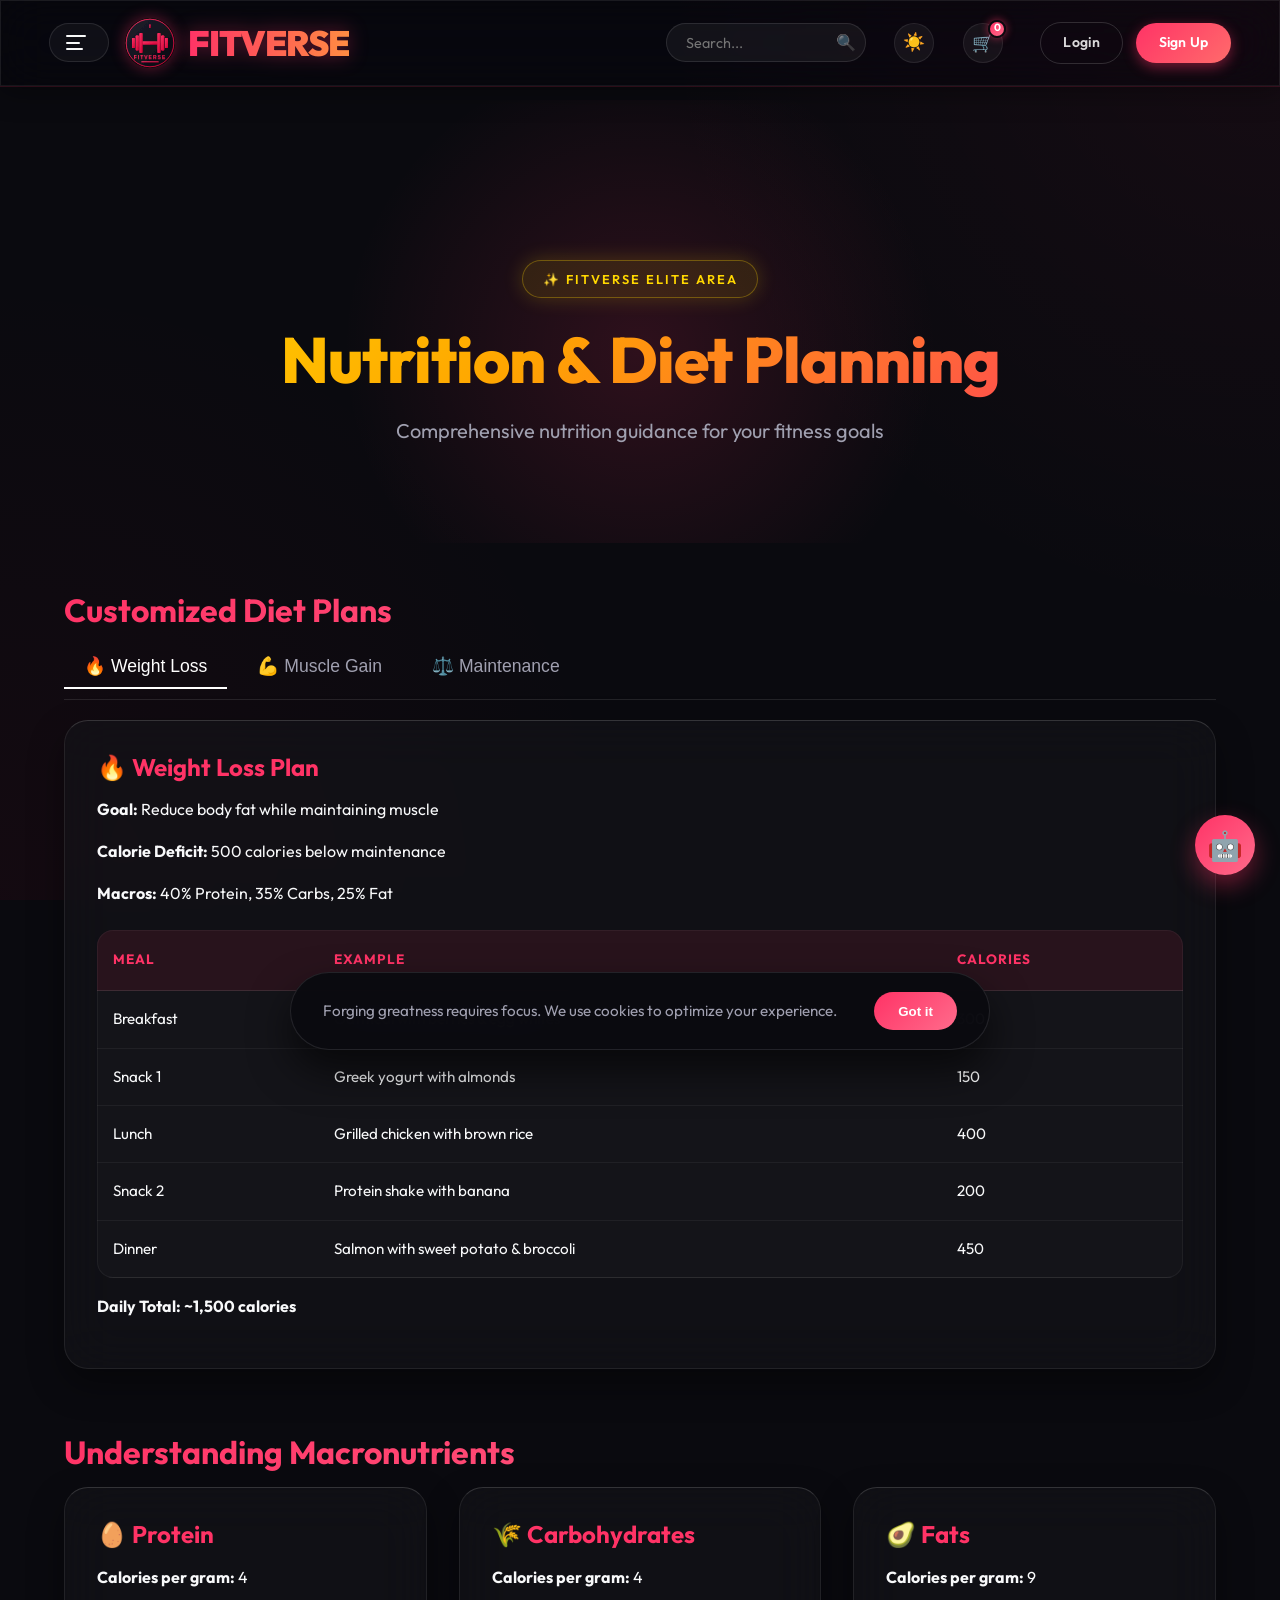
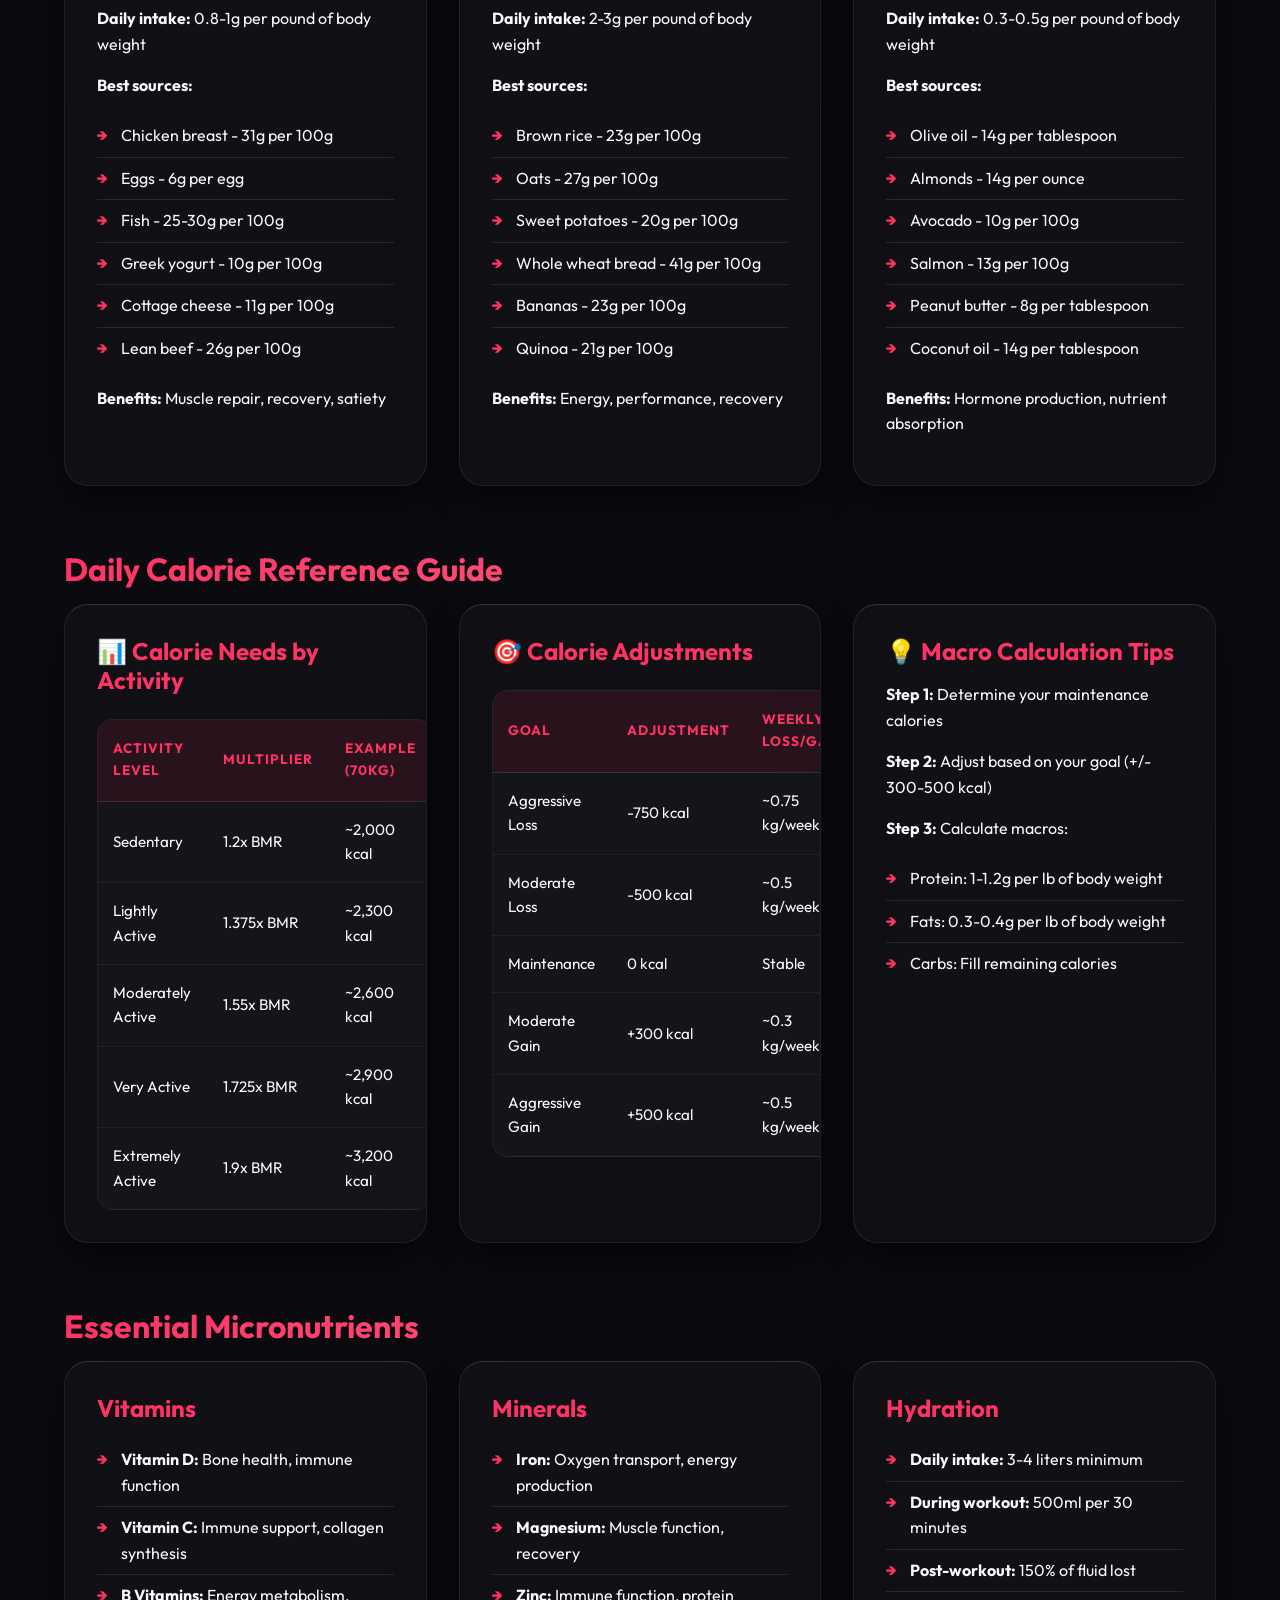
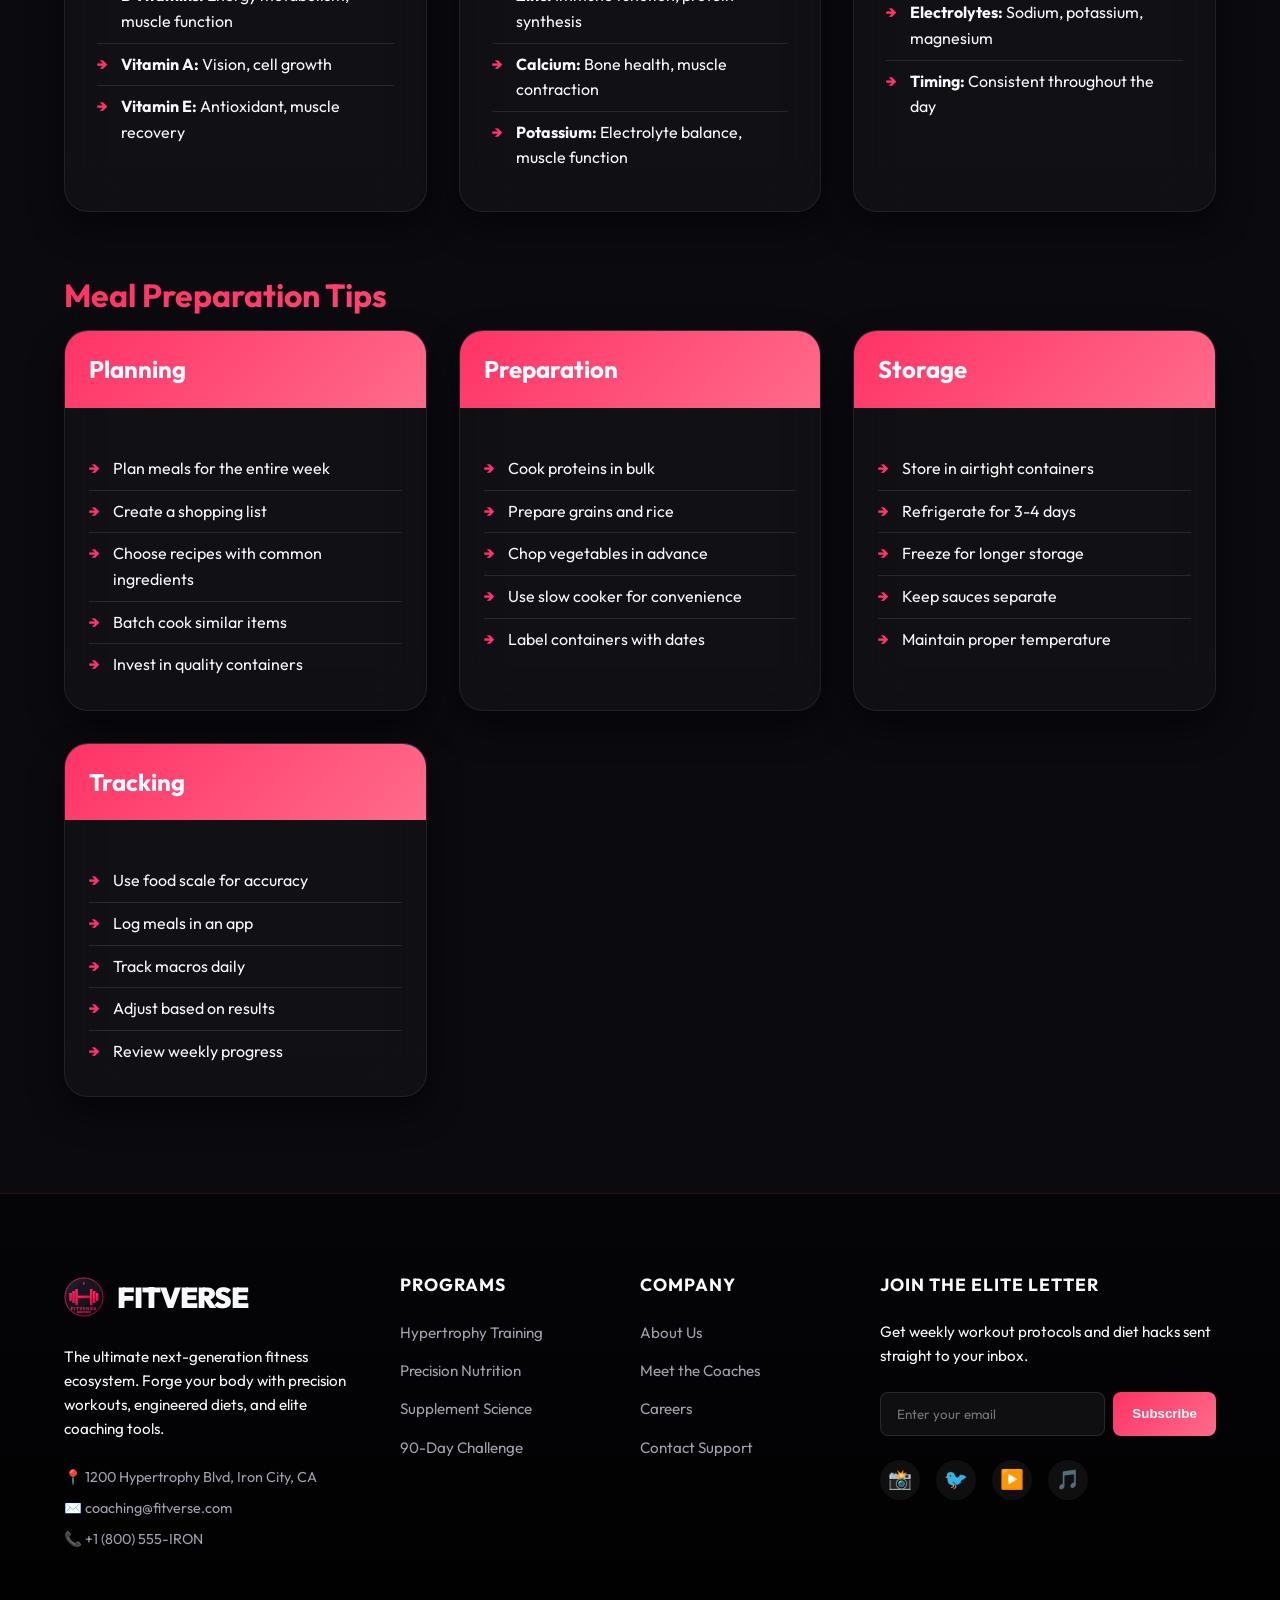
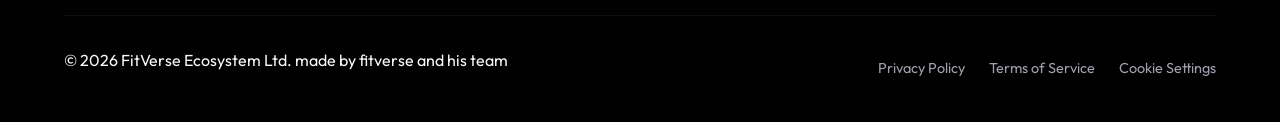
==== commit 1fe7b681: "feat: Implement Prompt 2 upgrades (global features & specific page widgets)" ====
--- a/diet.html
+++ b/diet.html
@@ -5,3700 +5,16 @@
     <meta charset="UTF-8">
     <meta name="viewport" content="width=device-width, initial-scale=1.0">
     <title>Diet Plans - FitVerse</title>
-    <style>
-        @import url('https://fonts.googleapis.com/css2?family=Outfit:wght@300;400;500;600;700;800&display=swap');
-
-        :root {
-            --primary-color: #ff3366;
-            --primary-dark: #cc0033;
-            --secondary-color: #050505;
-            --accent-color: #ff6b8b;
-            --dark-bg: #0a0a0f;
-            --card-bg: rgba(26, 26, 31, 0.6);
-            --glass-border: rgba(255, 255, 255, 0.08);
-            --text-light: #f8f9fa;
-            --text-muted: #a0a0b0;
-            --border-color: rgba(255, 255, 255, 0.1);
-            --gradient-1: linear-gradient(135deg, #ff3366 0%, #ff6b8b 100%);
-            --gradient-2: linear-gradient(135deg, rgba(26, 26, 31, 0.8) 0%, rgba(10, 10, 15, 0.9) 100%);
-            --gradient-glow: 0 0 30px rgba(255, 51, 102, 0.3);
-            --shadow: 0 8px 32px 0 rgba(0, 0, 0, 0.37);
-            --shadow-lg: 0 15px 45px 0 rgba(0, 0, 0, 0.5);
-            --transition: all 0.4s cubic-bezier(0.16, 1, 0.3, 1);
-            --neon-shadow: 0 0 10px rgba(255, 51, 102, 0.5), 0 0 20px rgba(255, 51, 102, 0.3);
-        }
-
-        [data-theme="light"] {
-            --primary-color: #ff3366;
-            --primary-dark: #cc0033;
-            --secondary-color: #ffffff;
-            --accent-color: #ff4d79;
-            --dark-bg: #f4f6f8;
-            --card-bg: rgba(255, 255, 255, 0.85);
-            --glass-border: rgba(0, 0, 0, 0.1);
-            --text-light: #1a1a1f;
-            --text-muted: #666677;
-            --border-color: rgba(0, 0, 0, 0.1);
-            --gradient-1: linear-gradient(135deg, #ff3366 0%, #ff6b8b 100%);
-            --gradient-2: linear-gradient(135deg, rgba(255, 255, 255, 0.9) 0%, rgba(240, 240, 245, 0.95) 100%);
-            --gradient-glow: 0 0 30px rgba(255, 51, 102, 0.2);
-            --shadow: 0 8px 32px 0 rgba(0, 0, 0, 0.08);
-            --shadow-lg: 0 15px 45px 0 rgba(0, 0, 0, 0.12);
-            --neon-shadow: 0 0 10px rgba(255, 51, 102, 0.2), 0 0 20px rgba(255, 51, 102, 0.1);
-        }
-
-        [data-theme="light"] .navbar {
-            background: rgba(255, 255, 255, 0.85);
-        }
-
-        [data-theme="light"] .logo img {
-            content: url("logo-light.svg");
-        }
-
-        [data-theme="light"] .stats,
-        [data-theme="light"] .footer,
-        [data-theme="light"] .page-header {
-            background: linear-gradient(135deg, #ffffff 0%, #f4f6f8 50%, #ffffff 100%);
-        }
-
-        [data-theme="light"] .quick-links {
-            background-color: var(--dark-bg);
-        }
-
-        * {
-            margin: 0;
-            padding: 0;
-            box-sizing: border-box;
-        }
-
-        html {
-            scroll-behavior: smooth;
-        }
-
-        body {
-            font-family: 'Outfit', sans-serif;
-            line-height: 1.6;
-            color: var(--text-light);
-            background-color: var(--dark-bg);
-            background-image: radial-gradient(circle at top right, rgba(255, 51, 102, 0.05) 0%, transparent 40%), radial-gradient(circle at bottom left, rgba(204, 0, 51, 0.05) 0%, transparent 40%);
-            background-attachment: fixed;
-            overflow-x: hidden;
-        }
-
-        .container {
-            max-width: 1200px;
-            margin: 0 auto;
-            padding: 0 24px;
-        }
-
-        h1,
-        h2,
-        h3,
-        h4,
-        h5,
-        h6 {
-            font-weight: 700;
-            line-height: 1.2;
-            margin-bottom: 1rem;
-        }
-
-        h1 {
-            font-size: 2.5rem;
-            color: var(--text-light);
-        }
-
-        h2 {
-            font-size: 2rem;
-            background: var(--gradient-1);
-            -webkit-background-clip: text;
-            -webkit-text-fill-color: transparent;
-            background-clip: text;
-        }
-
-        h3 {
-            font-size: 1.5rem;
-            color: var(--primary-color);
-        }
-
-        p {
-            margin-bottom: 1rem;
-            font-size: 1rem;
-            color: var(--text-light);
-        }
-
-        a {
-            text-decoration: none;
-            color: var(--primary-color);
-            transition: var(--transition);
-        }
-
-        a:hover {
-            color: var(--accent-color);
-            text-shadow: 0 0 10px rgba(220, 20, 60, 0.5);
-        }
-
-        .navbar {
-            background: rgba(10, 10, 15, 0.7);
-            backdrop-filter: blur(16px);
-            -webkit-backdrop-filter: blur(16px);
-            padding: 1rem 0;
-            position: sticky;
-            top: 0;
-            z-index: 100;
-            border-bottom: 1px solid var(--glass-border);
-            transition: var(--transition);
-        }
-
-        .nav-wrapper {
-            display: flex;
-            justify-content: space-between;
-            align-items: center;
-        }
-
-        .logo {
-            display: flex;
-            align-items: center;
-            gap: 1rem;
-        }
-
-        .logo img {
-            height: 50px;
-            width: auto;
-        }
-
-        .logo h1 {
-            color: var(--primary-color);
-            font-size: 1.8rem;
-            margin: 0;
-            text-shadow: 0 0 20px rgba(220, 20, 60, 0.6);
-            letter-spacing: 2px;
-        }
-
-        .nav-links {
-            display: flex;
-            list-style: none;
-            gap: 2rem;
-        }
-
-        .nav-links a {
-            color: var(--text-light);
-            font-weight: 600;
-            padding: 0.5rem 1rem;
-            border-radius: 4px;
-            transition: var(--transition);
-            position: relative;
-        }
-
-        .nav-links a:hover,
-        .nav-links a.active {
-            background: rgba(255, 51, 102, 0.1);
-            color: var(--primary-color);
-            box-shadow: inset 0 0 0 1px rgba(255, 51, 102, 0.3);
-        }
-
-        @keyframes floatShapes {
-            0% {
-                transform: translateY(0) rotate(0deg);
-            }
-
-            50% {
-                transform: translateY(-20px) rotate(5deg);
-            }
-
-            100% {
-                transform: translateY(0) rotate(0deg);
-            }
-        }
-
-        .hero {
-            background: transparent;
-            color: var(--text-light);
-            padding: 8rem 0 6rem;
-            text-align: center;
-            position: relative;
-            overflow: hidden;
-        }
-
-        .hero::before {
-            content: '';
-            position: absolute;
-            top: -50%;
-            left: -50%;
-            width: 200%;
-            height: 200%;
-            background: radial-gradient(circle at 50% 50%, rgba(255, 51, 102, 0.1) 0%, transparent 40%), radial-gradient(circle at 80% 20%, rgba(255, 107, 139, 0.05) 0%, transparent 30%);
-            pointer-events: none;
-            animation: pulseGlow 15s infinite alternate ease-in-out;
-        }
-
-        @keyframes pulseGlow {
-            0% {
-                transform: scale(1);
-                opacity: 0.8;
-            }
-
-            100% {
-                transform: scale(1.1);
-                opacity: 1;
-            }
-        }
-
-        .hero-content {
-            position: relative;
-            z-index: 1;
-        }
-
-        .hero-content h2 {
-            color: var(--text-light);
-            font-size: 3rem;
-            margin-bottom: 1rem;
-            animation: slideInDown 0.8s ease;
-        }
-
-        .hero-content p {
-            font-size: 1.3rem;
-            margin-bottom: 2rem;
-            animation: slideInUp 0.8s ease;
-            color: var(--text-muted);
-        }
-
-        .hero-buttons {
-            display: flex;
-            gap: 1rem;
-            justify-content: center;
-            flex-wrap: wrap;
-        }
-
-        .btn {
-            padding: 1rem 2.5rem;
-            border-radius: 12px;
-            font-weight: 600;
-            cursor: pointer;
-            transition: var(--transition);
-            display: inline-flex;
-            align-items: center;
-            justify-content: center;
-            border: 1px solid transparent;
-            font-family: 'Outfit', sans-serif;
-            letter-spacing: 0.5px;
-            position: relative;
-            overflow: hidden;
-            z-index: 1;
-        }
-
-        .btn-primary {
-            background: var(--gradient-1);
-            color: #fff;
-            box-shadow: 0 4px 15px rgba(255, 51, 102, 0.4);
-        }
-
-        .btn-primary::before {
-            content: '';
-            position: absolute;
-            top: 0;
-            left: 0;
-            right: 0;
-            bottom: 0;
-            background: linear-gradient(135deg, #ff6b8b 0%, #ff3366 100%);
-            opacity: 0;
-            transition: opacity 0.3s ease;
-            z-index: -1;
-        }
-
-        .btn-primary:hover::before {
-            opacity: 1;
-        }
-
-        .btn-primary:hover {
-            transform: translateY(-3px);
-            box-shadow: var(--neon-shadow);
-        }
-
-        .btn-secondary {
-            background: rgba(255, 51, 102, 0.05);
-            color: #fff;
-            border-color: rgba(255, 51, 102, 0.3);
-            backdrop-filter: blur(5px);
-        }
-
-        .btn-secondary:hover {
-            background: rgba(255, 51, 102, 0.15);
-            border-color: var(--primary-color);
-            transform: translateY(-3px);
-            box-shadow: 0 4px 15px rgba(255, 51, 102, 0.2);
-        }
-
-        .features {
-            padding: 6rem 0;
-            background-color: transparent;
-            position: relative;
-        }
-
-        .features h2 {
-            text-align: center;
-            margin-bottom: 4rem;
-        }
-
-        .features-grid {
-            display: grid;
-            grid-template-columns: repeat(auto-fit, minmax(250px, 1fr));
-            gap: 2rem;
-        }
-
-        .feature-card {
-            background: var(--card-bg);
-            backdrop-filter: blur(12px);
-            -webkit-backdrop-filter: blur(12px);
-            padding: 2.5rem 2rem;
-            border-radius: 20px;
-            text-align: center;
-            box-shadow: var(--shadow);
-            transition: var(--transition);
-            border: 1px solid var(--glass-border);
-            position: relative;
-            overflow: hidden;
-        }
-
-        .feature-card::before {
-            content: '';
-            position: absolute;
-            top: 0;
-            left: 0;
-            width: 100%;
-            height: 100%;
-            background: linear-gradient(180deg, rgba(255, 51, 102, 0.1) 0%, transparent 100%);
-            opacity: 0;
-            transition: var(--transition);
-            z-index: 0;
-        }
-
-        .feature-card:hover {
-            transform: translateY(-10px) scale(1.02);
-            box-shadow: var(--shadow-lg), 0 0 30px rgba(255, 51, 102, 0.15);
-            border-color: rgba(255, 51, 102, 0.3);
-        }
-
-        .feature-card:hover::before {
-            opacity: 1;
-        }
-
-        .feature-card>* {
-            position: relative;
-            z-index: 1;
-        }
-
-        .feature-icon {
-            font-size: 3rem;
-            margin-bottom: 1rem;
-        }
-
-        .feature-card h3 {
-            margin-bottom: 1rem;
-        }
-
-        .quick-links {
-            padding: 4rem 0;
-            background-color: var(--dark-bg);
-        }
-
-        .quick-links h2 {
-            text-align: center;
-            margin-bottom: 3rem;
-        }
-
-        .links-grid {
-            display: grid;
-            grid-template-columns: repeat(auto-fit, minmax(250px, 1fr));
-            gap: 2rem;
-        }
-
-        .link-card {
-            background: var(--card-bg);
-            backdrop-filter: blur(12px);
-            -webkit-backdrop-filter: blur(12px);
-            padding: 2.5rem 2rem;
-            border-radius: 20px;
-            border: 1px solid var(--glass-border);
-            border-left: 4px solid var(--primary-color);
-            transition: var(--transition);
-            box-shadow: var(--shadow);
-            position: relative;
-        }
-
-        .link-card:hover {
-            transform: translateX(10px) translateY(-5px);
-            box-shadow: var(--shadow-lg), -10px 0 20px rgba(255, 51, 102, 0.1);
-            border-left-color: var(--accent-color);
-            background: rgba(40, 40, 45, 0.7);
-        }
-
-        .link-card h3 {
-            margin-bottom: 1rem;
-        }
-
-        .link-btn {
-            display: inline-block;
-            color: var(--primary-color);
-            font-weight: 600;
-            margin-top: 1rem;
-        }
-
-        .link-btn:hover {
-            color: var(--accent-color);
-        }
-
-        .stats {
-            background: linear-gradient(135deg, #000000 0%, #1a1a1a 50%, #000000 100%);
-            color: var(--text-light);
-            padding: 3rem 0;
-            border-top: 3px solid var(--primary-color);
-            border-bottom: 3px solid var(--primary-color);
-        }
-
-        .stats .container {
-            display: grid;
-            grid-template-columns: repeat(auto-fit, minmax(200px, 1fr));
-            gap: 2rem;
-            text-align: center;
-        }
-
-        .stat-item h3 {
-            color: var(--primary-color);
-            font-size: 2.5rem;
-            margin-bottom: 0.5rem;
-            text-shadow: 0 0 10px rgba(220, 20, 60, 0.4);
-        }
-
-        .stat-item p {
-            color: var(--text-light);
-            margin: 0;
-        }
-
-        .footer {
-            background: linear-gradient(135deg, #000000 0%, #1a1a1a 50%, #000000 100%);
-            color: var(--text-light);
-            padding: 3rem 0 1rem;
-            border-top: 3px solid var(--primary-color);
-        }
-
-        .footer-content {
-            display: grid;
-            grid-template-columns: repeat(auto-fit, minmax(250px, 1fr));
-            gap: 2rem;
-            margin-bottom: 2rem;
-        }
-
-        .footer-section h4 {
-            color: var(--primary-color);
-            margin-bottom: 1rem;
-        }
-
-        .footer-section ul {
-            list-style: none;
-        }
-
-        .footer-section ul li {
-            margin-bottom: 0.5rem;
-        }
-
-        .footer-section a {
-            color: var(--text-light);
-        }
-
-        .footer-section a:hover {
-            color: var(--primary-color);
-        }
-
-        .footer-bottom {
-            border-top: 1px solid var(--border-color);
-            padding-top: 1rem;
-            text-align: center;
-            color: var(--text-muted);
-        }
-
-        .page-header {
-            background: linear-gradient(135deg, #000000 0%, #1a1a1a 50%, #000000 100%);
-            color: var(--text-light);
-            padding: 3rem 0;
-            text-align: center;
-            border-bottom: 3px solid var(--primary-color);
-        }
-
-        .page-header h1 {
-            color: var(--text-light);
-            font-size: 2.5rem;
-        }
-
-        .page-header p {
-            font-size: 1.1rem;
-            color: var(--text-muted);
-        }
-
-        .workout-section {
-            padding: 3rem 0;
-        }
-
-        .workout-section h2 {
-            margin-bottom: 2rem;
-        }
-
-        .routine-cards {
-            display: grid;
-            grid-template-columns: repeat(auto-fit, minmax(300px, 1fr));
-            gap: 2rem;
-            margin-bottom: 3rem;
-        }
-
-        .routine-card {
-            background-color: var(--card-bg);
-            backdrop-filter: blur(12px);
-            -webkit-backdrop-filter: blur(12px);
-            border-radius: 20px;
-            overflow: hidden;
-            box-shadow: var(--shadow);
-            transition: var(--transition);
-            border: 1px solid var(--glass-border);
-        }
-
-        .routine-card:hover {
-            transform: translateY(-10px) scale(1.02);
-            box-shadow: var(--shadow-lg), 0 0 30px rgba(255, 51, 102, 0.15);
-            border-color: rgba(255, 51, 102, 0.3);
-        }
-
-        .routine-header {
-            background: var(--gradient-1);
-            color: #fff;
-            padding: 1.5rem;
-        }
-
-        .routine-header h3 {
-            color: #fff;
-            margin: 0;
-        }
-
-        .routine-body {
-            padding: 1.5rem;
-        }
-
-        .routine-body p {
-            margin-bottom: 0.5rem;
-            font-size: 0.95rem;
-        }
-
-        .exercise-list {
-            list-style: none;
-            margin-top: 1rem;
-        }
-
-        .exercise-list li {
-            padding: 0.5rem 0;
-            border-bottom: 1px solid var(--border-color);
-            color: var(--text-light);
-        }
-
-        .exercise-list li:last-child {
-            border-bottom: none;
-        }
-
-        .muscle-groups {
-            display: grid;
-            grid-template-columns: repeat(auto-fit, minmax(280px, 1fr));
-            gap: 2rem;
-            margin-top: 2rem;
-        }
-
-        .muscle-card {
-            background-color: var(--card-bg);
-            padding: 1.5rem;
-            border-radius: 8px;
-            border-left: 4px solid var(--primary-color);
-            box-shadow: var(--shadow);
-            transition: var(--transition);
-        }
-
-        .muscle-card:hover {
-            border-left-color: var(--accent-color);
-            box-shadow: var(--shadow-lg);
-        }
-
-        .muscle-card h3 {
-            margin-bottom: 1rem;
-        }
-
-        .muscle-exercises {
-            list-style: none;
-        }
-
-        .muscle-exercises li {
-            padding: 0.5rem 0;
-            padding-left: 1.5rem;
-            position: relative;
-            color: var(--text-light);
-        }
-
-        .muscle-exercises li:before {
-            content: "→";
-            position: absolute;
-            left: 0;
-            color: var(--primary-color);
-            font-weight: bold;
-        }
-
-        .diet-section {
-            padding: 3rem 0;
-        }
-
-        .diet-cards {
-            display: grid;
-            grid-template-columns: repeat(auto-fit, minmax(280px, 1fr));
-            gap: 2rem;
-            margin-bottom: 3rem;
-        }
-
-        .diet-card {
-            background-color: var(--card-bg);
-            backdrop-filter: blur(12px);
-            -webkit-backdrop-filter: blur(12px);
-            border-radius: 20px;
-            padding: 2rem;
-            box-shadow: var(--shadow);
-            transition: var(--transition);
-            border: 1px solid var(--glass-border);
-        }
-
-        .diet-card:hover {
-            transform: translateY(-10px);
-            box-shadow: var(--shadow-lg), 0 0 30px rgba(255, 51, 102, 0.15);
-            border-color: rgba(255, 51, 102, 0.3);
-        }
-
-        .diet-card h3 {
-            color: var(--primary-color);
-            margin-bottom: 1rem;
-        }
-
-        .nutrition-table {
-            width: 100%;
-            border-collapse: collapse;
-            margin-top: 1.5rem;
-        }
-
-        .nutrition-table th,
-        .nutrition-table td {
-            padding: 0.75rem;
-            text-align: left;
-            border-bottom: 1px solid var(--border-color);
-            color: var(--text-light);
-        }
-
-        .nutrition-table th {
-            background: var(--gradient-1);
-            color: #fff;
-            font-weight: 600;
-        }
-
-        .nutrition-table tr:hover {
-            background-color: rgba(220, 20, 60, 0.05);
-        }
-
-        .supplement-section {
-            padding: 3rem 0;
-        }
-
-        .supplement-cards {
-            display: grid;
-            grid-template-columns: repeat(auto-fit, minmax(300px, 1fr));
-            gap: 2rem;
-            margin-bottom: 3rem;
-        }
-
-        .supplement-card {
-            background-color: var(--card-bg);
-            backdrop-filter: blur(12px);
-            -webkit-backdrop-filter: blur(12px);
-            border-radius: 20px;
-            overflow: hidden;
-            box-shadow: var(--shadow);
-            transition: var(--transition);
-            border: 1px solid var(--glass-border);
-        }
-
-        .supplement-card:hover {
-            transform: translateY(-10px) scale(1.02);
-            box-shadow: var(--shadow-lg), 0 0 30px rgba(255, 51, 102, 0.15);
-            border-color: rgba(255, 51, 102, 0.3);
-        }
-
-        .supplement-header {
-            background: var(--gradient-1);
-            color: #fff;
-            padding: 1.5rem;
-        }
-
-        .supplement-header h3 {
-            color: #fff;
-            margin: 0;
-        }
-
-        .supplement-body {
-            padding: 1.5rem;
-        }
-
-        .supplement-info {
-            background-color: rgba(220, 20, 60, 0.08);
-            padding: 1rem;
-            border-radius: 4px;
-            margin-bottom: 1rem;
-            border-left: 3px solid var(--primary-color);
-        }
-
-        .supplement-info strong {
-            color: var(--primary-color);
-        }
-
-        .timing-guide {
-            background-color: rgba(220, 20, 60, 0.1);
-            padding: 1.5rem;
-            border-radius: 8px;
-            margin-top: 1.5rem;
-            border-left: 4px solid var(--primary-color);
-        }
-
-        .timing-guide h3 {
-            margin-top: 0;
-        }
-
-        .timing-list {
-            list-style: none;
-        }
-
-        .timing-list li {
-            padding: 0.5rem 0;
-            padding-left: 1.5rem;
-            position: relative;
-            color: var(--text-light);
-        }
-
-        .timing-list li:before {
-            content: "⏰";
-            position: absolute;
-            left: 0;
-        }
-
-        .transformation-section {
-            padding: 3rem 0;
-        }
-
-        .plan-cards {
-            display: grid;
-            grid-template-columns: repeat(auto-fit, minmax(320px, 1fr));
-            gap: 2rem;
-            margin-bottom: 3rem;
-        }
-
-        .plan-card {
-            background-color: var(--card-bg);
-            backdrop-filter: blur(12px);
-            -webkit-backdrop-filter: blur(12px);
-            border-radius: 20px;
-            overflow: hidden;
-            box-shadow: var(--shadow);
-            transition: var(--transition);
-            border: 1px solid var(--glass-border);
-        }
-
-        .plan-card:hover {
-            transform: translateY(-10px) scale(1.02);
-            box-shadow: var(--shadow-lg), 0 0 30px rgba(255, 51, 102, 0.15);
-            border-color: rgba(255, 51, 102, 0.3);
-        }
-
-        .plan-header {
-            background: var(--gradient-1);
-            color: #fff;
-            padding: 2rem;
-            text-align: center;
-        }
-
-        .plan-header h2 {
-            color: #fff;
-            margin: 0;
-            font-size: 1.8rem;
-            background: none;
-            -webkit-text-fill-color: unset;
-        }
-
-        .plan-header p {
-            color: rgba(255, 255, 255, 0.8);
-            margin: 0.5rem 0 0 0;
-        }
-
-        .plan-body {
-            padding: 2rem;
-        }
-
-        .plan-details {
-            list-style: none;
-            margin-bottom: 1.5rem;
-        }
-
-        .plan-details li {
-            padding: 0.75rem 0;
-            border-bottom: 1px solid var(--border-color);
-            padding-left: 1.5rem;
-            position: relative;
-            color: var(--text-light);
-        }
-
-        .plan-details li:last-child {
-            border-bottom: none;
-        }
-
-        .plan-details li:before {
-            content: "✓";
-            position: absolute;
-            left: 0;
-            color: var(--primary-color);
-            font-weight: bold;
-        }
-
-        .progress-section {
-            background-color: var(--card-bg);
-            padding: 2rem;
-            border-radius: 8px;
-            margin-top: 2rem;
-            border: 1px solid var(--border-color);
-        }
-
-        .progress-item {
-            margin-bottom: 2rem;
-        }
-
-        .progress-item h4 {
-            margin-bottom: 0.5rem;
-            color: var(--primary-color);
-        }
-
-        .progress-bar {
-            background-color: var(--border-color);
-            height: 10px;
-            border-radius: 5px;
-            overflow: hidden;
-        }
-
-        .progress-fill {
-            background: var(--gradient-1);
-            height: 100%;
-            border-radius: 5px;
-            transition: width 0.5s ease;
-            box-shadow: 0 0 10px rgba(220, 20, 60, 0.5);
-        }
-
-        @keyframes slideInDown {
-            from {
-                opacity: 0;
-                transform: translateY(-30px);
-            }
-
-            to {
-                opacity: 1;
-                transform: translateY(0);
-            }
-        }
-
-        @keyframes slideInUp {
-            from {
-                opacity: 0;
-                transform: translateY(30px);
-            }
-
-            to {
-                opacity: 1;
-                transform: translateY(0);
-            }
-        }
-
-        @keyframes fadeIn {
-            from {
-                opacity: 0;
-            }
-
-            to {
-                opacity: 1;
-            }
-        }
-
-        @media (max-width:768px) {
-            .nav-links {
-                gap: 1rem;
-            }
-
-            .nav-links a {
-                padding: 0.4rem 0.8rem;
-                font-size: 0.9rem;
-            }
-
-            .logo h1 {
-                font-size: 1.3rem;
-            }
-
-            .logo img {
-                height: 40px;
-            }
-
-            .hero-content h2 {
-                font-size: 2rem;
-            }
-
-            .hero-content p {
-                font-size: 1rem;
-            }
-
-            .hero-buttons {
-                flex-direction: column;
-                align-items: center;
-            }
-
-            .btn {
-                width: 100%;
-                max-width: 300px;
-            }
-
-            h1 {
-                font-size: 2rem;
-            }
-
-            h2 {
-                font-size: 1.5rem;
-            }
-
-            .features-grid,
-            .links-grid,
-            .routine-cards,
-            .diet-cards,
-            .supplement-cards,
-            .plan-cards {
-                grid-template-columns: 1fr;
-            }
-
-            .stats .container {
-                grid-template-columns: repeat(2, 1fr);
-            }
-
-            .nutrition-table {
-                font-size: 0.9rem;
-            }
-
-            .nutrition-table th,
-            .nutrition-table td {
-                padding: 0.5rem;
-            }
-        }
-
-        @media (max-width:480px) {
-            .container {
-                padding: 0 15px;
-            }
-
-            .nav-links {
-                gap: 0.5rem;
-            }
-
-            .nav-links a {
-                padding: 0.3rem 0.5rem;
-                font-size: 0.8rem;
-            }
-
-            .logo h1 {
-                font-size: 1.1rem;
-            }
-
-            .logo img {
-                height: 35px;
-            }
-
-            .hero {
-                padding: 3rem 0;
-            }
-
-            .hero-content h2 {
-                font-size: 1.5rem;
-            }
-
-            .hero-content p {
-                font-size: 0.9rem;
-            }
-
-            .stats .container {
-                grid-template-columns: 1fr;
-                gap: 1rem;
-            }
-
-            .footer-content {
-                grid-template-columns: 1fr;
-            }
-        }
-
-        .text-center {
-            text-align: center;
-        }
-
-        .text-primary {
-            color: var(--primary-color);
-        }
-
-        .text-accent {
-            color: var(--accent-color);
-        }
-
-        .mt-1 {
-            margin-top: 0.5rem;
-        }
-
-        .mt-2 {
-            margin-top: 1rem;
-        }
-
-        .mt-3 {
-            margin-top: 1.5rem;
-        }
-
-        .mt-4 {
-            margin-top: 2rem;
-        }
-
-        .mb-1 {
-            margin-bottom: 0.5rem;
-        }
-
-        .mb-2 {
-            margin-bottom: 1rem;
-        }
-
-        .mb-3 {
-            margin-bottom: 1.5rem;
-        }
-
-        .mb-4 {
-            margin-bottom: 2rem;
-        }
-
-        .p-1 {
-            padding: 0.5rem;
-        }
-
-        .p-2 {
-            padding: 1rem;
-        }
-
-        .p-3 {
-            padding: 1.5rem;
-        }
-
-        .p-4 {
-            padding: 2rem;
-        }
-
-        .shop-categories {
-            display: flex;
-            justify-content: center;
-            gap: 1rem;
-            margin-bottom: 3rem;
-            flex-wrap: wrap;
-        }
-
-        .category-btn {
-            background: var(--card-bg);
-            border: 1px solid var(--glass-border);
-            color: var(--text-light);
-            padding: 0.8rem 1.5rem;
-            border-radius: 30px;
-            font-family: 'Outfit', sans-serif;
-            font-weight: 500;
-            cursor: pointer;
-            transition: var(--transition);
-        }
-
-        .category-btn:hover,
-        .category-btn.active {
-            background: var(--primary-color);
-            color: white;
-            border-color: var(--primary-color);
-            box-shadow: 0 4px 15px rgba(255, 51, 102, 0.4);
-        }
-
-        .product-grid {
-            display: grid;
-            grid-template-columns: repeat(auto-fill, minmax(280px, 1fr));
-            gap: 2.5rem;
-        }
-
-        .product-card {
-            background: var(--card-bg);
-            border-radius: 20px;
-            border: 1px solid var(--glass-border);
-            overflow: hidden;
-            backdrop-filter: blur(12px);
-            transition: var(--transition);
-            display: flex;
-            flex-direction: column;
-        }
-
-        .product-card:hover {
-            transform: translateY(-8px);
-            box-shadow: var(--shadow-lg), 0 0 20px rgba(255, 51, 102, 0.15);
-            border-color: rgba(255, 51, 102, 0.3);
-        }
-
-        .product-image {
-            width: 100%;
-            height: 250px;
-            position: relative;
-            overflow: hidden;
-            background: #fff;
-        }
-
-        .product-image img {
-            width: 100%;
-            height: 100%;
-            object-fit: contain;
-            padding: 1.5rem;
-            transition: transform 0.5s ease;
-        }
-
-        .product-card:hover .product-image img {
-            transform: scale(1.05);
-        }
-
-        .product-actions {
-            position: absolute;
-            bottom: 0;
-            left: 0;
-            width: 100%;
-            padding: 1rem;
-            background: linear-gradient(to top, rgba(0, 0, 0, 0.8), transparent);
-            transform: translateY(100%);
-            transition: transform 0.3s ease;
-            display: flex;
-            justify-content: center;
-        }
-
-        .product-card:hover .product-actions {
-            transform: translateY(0);
-        }
-
-        .product-details {
-            padding: 1.5rem;
-            display: flex;
-            flex-direction: column;
-            flex-grow: 1;
-        }
-
-        .product-category {
-            font-size: 0.8rem;
-            color: var(--primary-color);
-            text-transform: uppercase;
-            letter-spacing: 1px;
-            margin-bottom: 0.5rem;
-        }
-
-        .product-details h3 {
-            font-size: 1.2rem;
-            margin-bottom: 0.5rem;
-            color: var(--text-light);
-        }
-
-        .product-details p {
-            font-size: 0.9rem;
-            color: var(--text-muted);
-            margin-bottom: 1.5rem;
-            flex-grow: 1;
-        }
-
-        .product-price {
-            font-size: 1.4rem;
-            font-weight: 700;
-            color: white;
-        }
-
-        .cart-overlay {
-            position: fixed;
-            top: 0;
-            left: 0;
-            width: 100%;
-            height: 100%;
-            background: rgba(0, 0, 0, 0.6);
-            backdrop-filter: blur(5px);
-            z-index: 1000;
-            opacity: 0;
-            visibility: hidden;
-            transition: var(--transition);
-        }
-
-        .cart-overlay.active {
-            opacity: 1;
-            visibility: visible;
-        }
-
-        .cart-panel {
-            position: absolute;
-            top: 0;
-            right: -400px;
-            width: 100%;
-            max-width: 400px;
-            height: 100%;
-            background: var(--dark-bg);
-            border-left: 1px solid var(--border-color);
-            box-shadow: -10px 0 30px rgba(0, 0, 0, 0.5);
-            display: flex;
-            flex-direction: column;
-            transition: right 0.4s cubic-bezier(0.16, 1, 0.3, 1);
-        }
-
-        .cart-overlay.active .cart-panel {
-            right: 0;
-        }
-
-        .cart-header {
-            padding: 1.5rem;
-            border-bottom: 1px solid var(--border-color);
-            display: flex;
-            justify-content: space-between;
-            align-items: center;
-        }
-
-        .cart-header h2 {
-            margin: 0;
-            font-size: 1.5rem;
-        }
-
-        .close-cart {
-            background: none;
-            border: none;
-            color: var(--text-light);
-            font-size: 2rem;
-            cursor: pointer;
-            line-height: 1;
-        }
-
-        .close-cart:hover {
-            color: var(--primary-color);
-        }
-
-        .cart-items {
-            flex-grow: 1;
-            overflow-y: auto;
-            padding: 1.5rem;
-            display: flex;
-            flex-direction: column;
-            gap: 1.5rem;
-        }
-
-        .empty-cart {
-            text-align: center;
-            color: var(--text-muted);
-            margin-top: 2rem;
-        }
-
-        .cart-item {
-            display: flex;
-            gap: 1rem;
-            background: var(--card-bg);
-            padding: 1rem;
-            border-radius: 12px;
-            border: 1px solid var(--border-color);
-        }
-
-        .cart-item img {
-            width: 70px;
-            height: 70px;
-            object-fit: contain;
-            background: #fff;
-            border-radius: 8px;
-            padding: 0.5rem;
-        }
-
-        .cart-item-info {
-            flex-grow: 1;
-        }
-
-        .cart-item-info h4 {
-            margin: 0 0 0.5rem 0;
-            font-size: 1rem;
-        }
-
-        .cart-item-price {
-            color: var(--primary-color);
-            font-weight: 600;
-            margin-bottom: 0.5rem;
-        }
-
-        .cart-item-quantity {
-            display: flex;
-            align-items: center;
-            gap: 0.8rem;
-        }
-
-        .cart-item-quantity button {
-            background: rgba(255, 255, 255, 0.1);
-            border: none;
-            color: white;
-            width: 25px;
-            height: 25px;
-            border-radius: 4px;
-            cursor: pointer;
-            display: flex;
-            justify-content: center;
-            align-items: center;
-        }
-
-        .cart-item-quantity button:hover {
-            background: var(--primary-color);
-        }
-
-        .cart-item-quantity .remove-btn {
-            margin-left: auto;
-            background: transparent;
-            color: var(--text-muted);
-        }
-
-        .cart-item-quantity .remove-btn:hover {
-            color: #ff4d4d;
-            background: transparent;
-        }
-
-        .cart-footer {
-            padding: 1.5rem;
-            border-top: 1px solid var(--border-color);
-            background: rgba(10, 10, 15, 0.9);
-        }
-
-        .cart-total {
-            display: flex;
-            justify-content: space-between;
-            font-size: 1.2rem;
-            font-weight: 700;
-            margin-bottom: 1.5rem;
-        }
-
-        .checkout-btn {
-            width: 100%;
-        }
-
-        .cart-nav-btn {
-            position: relative;
-            display: flex;
-            align-items: center;
-        }
-
-        .cart-badge {
-            position: absolute;
-            top: -8px;
-            right: -8px;
-            background: var(--primary-color);
-            color: white;
-            font-size: 0.7rem;
-            font-weight: bold;
-            width: 18px;
-            height: 18px;
-            border-radius: 50%;
-            display: flex;
-            align-items: center;
-            justify-content: center;
-        }
-
-        @keyframes cartPulse {
-            0% {
-                transform: scale(1);
-            }
-
-            50% {
-                transform: scale(1.3);
-            }
-
-            100% {
-                transform: scale(1);
-            }
-        }
-
-        .cart-badge.pulse {
-            animation: cartPulse 0.3s ease;
-        }
-
-        [data-theme="light"] {
-            --secondary-color: #ffffff;
-            --dark-bg: #f4f4f6;
-            --card-bg: rgba(255, 255, 255, 0.85);
-            --glass-border: rgba(0, 0, 0, 0.08);
-            --text-light: #1a1a1a;
-            --text-muted: #555555;
-            --border-color: rgba(0, 0, 0, 0.1);
-            --gradient-2: linear-gradient(135deg, rgba(255, 255, 255, 0.9) 0%, rgba(245, 245, 247, 0.9) 100%);
-            --login-bg: #f4f4f6;
-            --glass-bg: rgba(255, 255, 255, 0.75);
-        }
-
-        [data-theme="light"] body {
-            background-color: var(--dark-bg);
-            background-image: radial-gradient(circle at top right, rgba(255, 51, 102, 0.1) 0%, transparent 40%), radial-gradient(circle at bottom left, rgba(204, 0, 51, 0.1) 0%, transparent 40%);
-        }
-
-        [data-theme="light"] .navbar {
-            background: rgba(255, 255, 255, 0.85);
-            border-bottom: 1px solid rgba(0, 0, 0, 0.1);
-        }
-
-        [data-theme="light"] .footer,
-        [data-theme="light"] .stats,
-        [data-theme="light"] .page-header {
-            background: linear-gradient(135deg, #ffffff 0%, #f4f4f6 50%, #ffffff 100%);
-        }
-
-        [data-theme="light"] .feature-card:hover,
-        [data-theme="light"] .routine-card:hover,
-        [data-theme="light"] .diet-card:hover,
-        [data-theme="light"] .product-card:hover,
-        [data-theme="light"] .plan-card:hover {
-            box-shadow: 0 15px 45px 0 rgba(0, 0, 0, 0.1), 0 0 30px rgba(255, 51, 102, 0.15);
-        }
-
-        [data-theme="light"] .nav-links a {
-            color: var(--text-light);
-        }
-
-        [data-theme="light"] .cart-panel {
-            background: #ffffff;
-        }
-
-        [data-theme="light"] .cart-footer {
-            background: rgba(255, 255, 255, 0.95);
-        }
-
-        [data-theme="light"] h1,
-        [data-theme="light"] h4,
-        [data-theme="light"] h5 {
-            color: var(--text-light);
-        }
-
-        [data-theme="light"] .product-details h3,
-        [data-theme="light"] .cart-header h2 {
-            color: var(--text-light);
-        }
-
-        [data-theme="light"] .product-price {
-            color: var(--text-light);
-        }
-
-        [data-theme="light"] .product-image {
-            background: #ffffff;
-        }
-
-        [data-theme="light"] .login-logo h1 {
-            background: linear-gradient(135deg, #1a1a1a, #cc0033);
-            -webkit-background-clip: text;
-            background-clip: text;
-            -webkit-text-fill-color: transparent;
-        }
-
-        [data-theme="light"] .welcome-text,
-        [data-theme="light"] .divider {
-            color: #555;
-        }
-
-        [data-theme="light"] .form-control {
-            background: rgba(255, 255, 255, 0.6);
-            border: 1px solid rgba(0, 0, 0, 0.15);
-            color: #1a1a1a;
-        }
-
-        [data-theme="light"] .form-control::placeholder {
-            color: #777;
-        }
-
-        [data-theme="light"] .form-label {
-            color: #333;
-        }
-
-        [data-theme="light"] .btn-skip {
-            color: #666;
-            border-color: rgba(0, 0, 0, 0.15);
-        }
-
-        [data-theme="light"] .btn-skip:hover {
-            background: rgba(0, 0, 0, 0.05);
-            color: #1a1a1a;
-        }
-
-        [data-theme="light"] .login-body .theme-toggle-btn {
-            color: #1a1a1a !important;
-        }
-
-        .premium-hero {
-            padding: 6rem 0;
-            text-align: center;
-            background: radial-gradient(circle at center, rgba(255, 215, 0, 0.15) 0%, transparent 70%);
-        }
-
-        .premium-hero h1 {
-            font-size: 3.5rem;
-            background: linear-gradient(135deg, #FFD700 0%, #FFA500 100%);
-            -webkit-background-clip: text;
-            background-clip: text;
-            -webkit-text-fill-color: transparent;
-            margin-bottom: 1rem;
-        }
-
-        .premium-features {
-            padding: 2rem 0 4rem;
-        }
-
-        .premium-grid {
-            display: grid;
-            grid-template-columns: repeat(auto-fit, minmax(250px, 1fr));
-            gap: 2rem;
-        }
-
-        .premium-card {
-            background: var(--card-bg);
-            border-radius: 20px;
-            padding: 2.5rem 2rem;
-            text-align: center;
-            border: 1px solid rgba(255, 215, 0, 0.2);
-            backdrop-filter: blur(12px);
-            transition: var(--transition);
-            position: relative;
-            overflow: hidden;
-        }
-
-        .premium-card::before {
-            content: '';
-            position: absolute;
-            top: 0;
-            left: 0;
-            right: 0;
-            height: 4px;
-            background: linear-gradient(90deg, #FFD700, #FFA500);
-        }
-
-        .premium-card:hover {
-            transform: translateY(-10px);
-            box-shadow: 0 15px 40px rgba(255, 215, 0, 0.15);
-            border-color: rgba(255, 215, 0, 0.4);
-        }
-
-        .premium-icon {
-            font-size: 3rem;
-            margin-bottom: 1rem;
-            background: linear-gradient(135deg, #FFD700 0%, #FFA500 100%);
-            -webkit-background-clip: text;
-            background-clip: text;
-            -webkit-text-fill-color: transparent;
-        }
-
-        .premium-pricing {
-            padding: 2rem 0 6rem;
-            text-align: center;
-        }
-
-        .pricing-box {
-            max-width: 400px;
-            margin: 0 auto;
-            background: linear-gradient(145deg, rgba(30, 30, 35, 0.9), rgba(15, 15, 20, 0.9));
-            border: 2px solid rgba(255, 215, 0, 0.3);
-            border-radius: 24px;
-            padding: 3rem 2rem;
-            position: relative;
-            box-shadow: 0 20px 50px rgba(0, 0, 0, 0.5), inset 0 0 0 1px rgba(255, 215, 0, 0.1);
-        }
-
-        [data-theme="light"] .pricing-box {
-            background: linear-gradient(145deg, rgba(255, 255, 255, 0.9), rgba(240, 240, 245, 0.9));
-            box-shadow: 0 20px 50px rgba(0, 0, 0, 0.1), inset 0 0 0 1px rgba(255, 215, 0, 0.2);
-        }
-
-        .pricing-amount {
-            font-size: 4rem;
-            font-weight: 800;
-            color: var(--text-light);
-            margin: 1.5rem 0;
-        }
-
-        .pricing-amount span {
-            font-size: 1.2rem;
-            color: var(--text-muted);
-        }
-
-        .btn-premium {
-            background: linear-gradient(135deg, #FFD700 0%, #FFA500 100%);
-            color: #000;
-            font-weight: 700;
-            font-size: 1.2rem;
-            padding: 1.2rem 3rem;
-            border-radius: 50px;
-            border: none;
-            cursor: pointer;
-            box-shadow: 0 10px 20px rgba(255, 215, 0, 0.3);
-            transition: var(--transition);
-            width: 100%;
-        }
-
-        .btn-premium:hover {
-            transform: translateY(-3px) scale(1.05);
-            box-shadow: 0 15px 30px rgba(255, 215, 0, 0.4);
-        }
-
-        .hamburger {
-            display: none;
-            cursor: pointer;
-            background: none;
-            border: none;
-            color: var(--text-light);
-            font-size: 2rem;
-            z-index: 100;
-        }
-
-        [data-theme="light"] .hamburger {
-            color: var(--text-light);
-        }
-
-        @media (max-width:768px) {
-            .hamburger {
-                display: block;
-            }
-
-            .nav-links {
-                position: fixed;
-                top: 0;
-                right: -100%;
-                width: 280px;
-                height: 100vh;
-                background: rgba(10, 10, 15, 0.95);
-                backdrop-filter: blur(15px);
-                flex-direction: column;
-                justify-content: center;
-                align-items: center;
-                transition: right 0.4s cubic-bezier(0.16, 1, 0.3, 1);
-                z-index: 99;
-                box-shadow: -10px 0 30px rgba(0, 0, 0, 0.5);
-            }
-
-            [data-theme="light"] .nav-links {
-                background: rgba(245, 245, 247, 0.95);
-            }
-
-            .nav-links.active {
-                right: 0;
-            }
-
-            .nav-links li {
-                width: 100%;
-                text-align: center;
-            }
-
-            .nav-links a,
-            .nav-links button {
-                display: block;
-                padding: 1.5rem;
-                width: 100%;
-                font-size: 1.2rem;
-            }
-        }
-
-        .navbar {
-            background: rgba(10, 10, 15, 0.65) !important;
-            backdrop-filter: blur(25px) !important;
-            -webkit-backdrop-filter: blur(25px) !important;
-            border: 1px solid rgba(255, 255, 255, 0.08) !important;
-            border-radius: 50px !important;
-            margin: 1.5rem auto !important;
-            max-width: 95% !important;
-            position: fixed !important;
-            top: 0 !important;
-            left: 0 !important;
-            right: 0 !important;
-            z-index: 1000 !important;
-            box-shadow: 0 15px 35px rgba(0, 0, 0, 0.5), inset 0 0 0 1px rgba(255, 255, 255, 0.05) !important;
-            transition: all 0.4s cubic-bezier(0.16, 1, 0.3, 1) !important;
-        }
-
-        [data-theme="light"] .navbar {
-            background: rgba(255, 255, 255, 0.8) !important;
-            border: 1px solid rgba(0, 0, 0, 0.1) !important;
-            box-shadow: 0 15px 35px rgba(0, 0, 0, 0.1), inset 0 0 0 1px rgba(255, 255, 255, 0.5) !important;
-        }
-
-        body {
-            padding-top: 100px !important;
-        }
-
-        .nav-links li a {
-            position: relative;
-            border-radius: 30px !important;
-            overflow: hidden;
-            font-weight: 600 !important;
-        }
-
-        .nav-links li a:hover,
-        .nav-links li a.active {
-            background: var(--primary-color) !important;
-            color: #fff !important;
-            box-shadow: 0 5px 15px rgba(255, 51, 102, 0.4) !important;
-        }
-
-        .nav-links li a[href="premium.html"] {
-            background: linear-gradient(135deg, rgba(255, 215, 0, 0.1) 0%, rgba(255, 165, 0, 0.1) 100%) !important;
-            border: 1px solid rgba(255, 215, 0, 0.3) !important;
-            color: #FFD700 !important;
-        }
-
-        .nav-links li a[href="premium.html"]:hover {
-            background: linear-gradient(135deg, #FFD700 0%, #FFA500 100%) !important;
-            color: #000 !important;
-            box-shadow: 0 5px 20px rgba(255, 215, 0, 0.5) !important;
-            text-shadow: none !important;
-        }
-
-        @media (max-width:900px) {
-            .navbar {
-                border-radius: 20px !important;
-            }
-
-            .hero .container {
-                grid-template-columns: 1fr !important;
-                text-align: center !important;
-            }
-
-            .hero-text {
-                text-align: center !important;
-            }
-
-            .hero-text p {
-                margin-left: auto;
-                margin-right: auto;
-            }
-
-            .hero-buttons {
-                justify-content: center !important;
-            }
-
-            .hero-visual {
-                height: 500px !important;
-                margin-top: 2rem;
-            }
-
-            .hero-visual>div:first-child {
-                width: 60% !important;
-                height: 350px !important;
-                top: 0 !important;
-                right: 0 !important;
-            }
-
-            .hero-visual>div:nth-child(2) {
-                width: 50% !important;
-                height: 300px !important;
-                bottom: 0 !important;
-                left: 0 !important;
-            }
-        }
-
-        .nextgen-header {
-            padding: 10rem 0 6rem;
-            text-align: center;
-            position: relative;
-            overflow: hidden;
-            background: transparent;
-        }
-
-        .nextgen-header .gradient-text {
-            font-size: clamp(2.5rem, 5vw, 4rem);
-            font-weight: 800;
-            margin-bottom: 1rem;
-            background: linear-gradient(135deg, #FFD700 0%, #FFA500 40%, #FF3366 100%);
-            -webkit-background-clip: text;
-            background-clip: text;
-            -webkit-text-fill-color: transparent;
-            letter-spacing: -1px;
-        }
-
-        .nextgen-header .header-subtitle {
-            font-size: 1.25rem;
-            color: var(--text-muted);
-            max-width: 650px;
-            margin: 0 auto;
-        }
-
-        .header-glow {
-            position: absolute;
-            top: -50px;
-            left: 50%;
-            transform: translateX(-50%);
-            width: 600px;
-            height: 600px;
-            background: radial-gradient(circle, rgba(255, 51, 102, 0.15) 0%, transparent 70%);
-            z-index: 1;
-            pointer-events: none;
-        }
-
-        .glow-badge {
-            display: inline-block;
-            padding: 0.5rem 1.2rem;
-            border-radius: 50px;
-            background: rgba(255, 215, 0, 0.1);
-            color: #FFD700;
-            border: 1px solid rgba(255, 215, 0, 0.3);
-            font-weight: 600;
-            margin-bottom: 1.5rem;
-            letter-spacing: 2px;
-            text-transform: uppercase;
-            font-size: 0.8rem;
-            box-shadow: 0 0 20px rgba(255, 215, 0, 0.2);
-        }
-
-        .routine-card,
-        .diet-card,
-        .supplement-card,
-        .plan-card,
-        .muscle-card,
-        .product-card,
-        .premium-card {
-            background: rgba(20, 20, 25, 0.6) !important;
-            backdrop-filter: blur(25px) !important;
-            -webkit-backdrop-filter: blur(25px) !important;
-            border: 1px solid rgba(255, 255, 255, 0.08) !important;
-            border-top: 1px solid rgba(255, 255, 255, 0.15) !important;
-            box-shadow: 0 15px 35px rgba(0, 0, 0, 0.4) !important;
-            border-radius: 24px !important;
-            transition: all 0.4s cubic-bezier(0.175, 0.885, 0.32, 1.275) !important;
-            position: relative;
-            overflow: hidden;
-        }
-
-        [data-theme="light"] .routine-card,
-        [data-theme="light"] .diet-card,
-        [data-theme="light"] .supplement-card,
-        [data-theme="light"] .plan-card,
-        [data-theme="light"] .muscle-card,
-        [data-theme="light"] .product-card,
-        [data-theme="light"] .premium-card {
-            background: rgba(255, 255, 255, 0.85) !important;
-            border: 1px solid rgba(0, 0, 0, 0.1) !important;
-            box-shadow: 0 20px 40px rgba(0, 0, 0, 0.08) !important;
-        }
-
-        .routine-card:hover,
-        .diet-card:hover,
-        .supplement-card:hover,
-        .plan-card:hover,
-        .muscle-card:hover,
-        .product-card:hover,
-        .premium-card:hover {
-            transform: translateY(-12px) scale(1.02) !important;
-            box-shadow: 0 25px 50px rgba(255, 51, 102, 0.15) !important;
-            border-color: rgba(255, 51, 102, 0.3) !important;
-            z-index: 10;
-        }
-
-        .nutrition-table table {
-            width: 100%;
-            border-collapse: separate;
-            border-spacing: 0;
-            border-radius: 16px;
-            overflow: hidden;
-            margin-top: 1rem;
-            box-shadow: inset 0 0 0 1px rgba(255, 255, 255, 0.05);
-        }
-
-        .nutrition-table th {
-            background: rgba(255, 51, 102, 0.1);
-            color: var(--primary-color);
-            padding: 1.2rem 1rem;
-            font-weight: 700;
-            text-transform: uppercase;
-            font-size: 0.85rem;
-            letter-spacing: 1px;
-        }
-
-        .nutrition-table td {
-            padding: 1rem;
-            background: rgba(255, 255, 255, 0.02);
-            border-bottom: 1px solid rgba(255, 255, 255, 0.05);
-            font-size: 0.95rem;
-        }
-
-        [data-theme="light"] .nutrition-table td {
-            background: rgba(0, 0, 0, 0.02);
-            border-bottom: 1px solid rgba(0, 0, 0, 0.05);
-        }
-
-        .login-overlay {
-            position: absolute;
-            top: 0;
-            left: 0;
-            right: 0;
-            bottom: 0;
-            background: linear-gradient(135deg, rgba(8, 8, 12, 0.85) 0%, rgba(5, 5, 10, 0.95) 100%);
-            z-index: -1;
-        }
-
-        [data-theme="light"] .login-overlay {
-            background: linear-gradient(135deg, rgba(255, 255, 255, 0.7) 0%, rgba(240, 240, 245, 0.85) 100%);
-        }
-
-        .login-container {
-            background: rgba(20, 20, 25, 0.45) !important;
-            backdrop-filter: blur(40px) !important;
-            -webkit-backdrop-filter: blur(40px) !important;
-            border: 1px solid rgba(255, 255, 255, 0.15) !important;
-            box-shadow: 0 40px 80px rgba(0, 0, 0, 0.6), inset 0 0 0 1px rgba(255, 255, 255, 0.05) !important;
-            border-radius: 30px !important;
-            padding: 3rem !important;
-        }
-
-        [data-theme="light"] .login-container {
-            background: rgba(255, 255, 255, 0.75) !important;
-            border: 1px solid rgba(255, 255, 255, 1) !important;
-            box-shadow: 0 40px 80px rgba(0, 0, 0, 0.15) !important;
-        }
-
-        .progress-bar {
-            height: 14px !important;
-            border-radius: 20px !important;
-            background: rgba(255, 255, 255, 0.05) !important;
-            overflow: hidden;
-            position: relative;
-            border: 1px solid rgba(255, 255, 255, 0.1);
-        }
-
-        [data-theme="light"] .progress-bar {
-            background: rgba(0, 0, 0, 0.05) !important;
-            border-color: rgba(0, 0, 0, 0.1);
-        }
-
-        .progress-fill {
-            height: 100%;
-            background: linear-gradient(90deg, #FFD700 0%, #FF3366 100%) !important;
-            border-radius: 20px;
-            box-shadow: 0 0 15px rgba(255, 51, 102, 0.6);
-            position: relative;
-            overflow: hidden;
-            transition: width 1s ease-out;
-        }
-
-        .progress-fill::after {
-            content: '';
-            position: absolute;
-            top: 0;
-            left: 0;
-            bottom: 0;
-            right: 0;
-            background: linear-gradient(90deg, transparent, rgba(255, 255, 255, 0.5), transparent);
-            animation: loadingGlow 2s infinite linear;
-        }
-
-        @keyframes loadingGlow {
-            0% {
-                transform: translateX(-100%);
-            }
-
-            100% {
-                transform: translateX(100%);
-            }
-        }
-
-        .exercise-list li,
-        .timing-list li,
-        .muscle-exercises li,
-        .plan-details li {
-            position: relative;
-            padding-left: 1.5rem !important;
-        }
-
-        .exercise-list li::before,
-        .timing-list li::before,
-        .muscle-exercises li::before,
-        .plan-details li::before {
-            content: '→';
-            position: absolute;
-            left: 0;
-            color: var(--primary-color);
-            font-weight: 800;
-        }
-
-        .minimalist-nav {
-            background: rgba(6, 6, 10, 0.45) !important;
-            backdrop-filter: blur(24px) saturate(180%) !important;
-            -webkit-backdrop-filter: blur(24px) saturate(180%) !important;
-            border-bottom: 1px solid rgba(255, 255, 255, 0.06) !important;
-            border-radius: 0 !important;
-            margin: 0 !important;
-            padding: 0.85rem 3rem !important;
-            max-width: 100% !important;
-            position: fixed !important;
-            top: 0 !important;
-            left: 0 !important;
-            right: 0 !important;
-            z-index: 1000 !important;
-            box-shadow: 0 1px 0 rgba(255, 51, 102, 0.15), 0 4px 30px rgba(0, 0, 0, 0.4) !important;
-            transition: background 0.4s ease, box-shadow 0.4s ease, padding 0.4s ease !important;
-        }
-
-        .minimalist-nav.scrolled {
-            background: rgba(5, 5, 9, 0.92) !important;
-            box-shadow: 0 1px 0 rgba(255, 51, 102, 0.3), 0 8px 40px rgba(0, 0, 0, 0.6) !important;
-            padding: 0.6rem 3rem !important;
-        }
-
-        [data-theme="light"] .minimalist-nav {
-            background: rgba(255, 255, 255, 0.75) !important;
-            border-bottom: 1px solid rgba(0, 0, 0, 0.06) !important;
-            box-shadow: 0 1px 0 rgba(255, 51, 102, 0.1), 0 4px 30px rgba(0, 0, 0, 0.08) !important;
-        }
-
-        [data-theme="light"] .minimalist-nav.scrolled {
-            background: rgba(255, 255, 255, 0.95) !important;
-            box-shadow: 0 1px 0 rgba(255, 51, 102, 0.2), 0 8px 40px rgba(0, 0, 0, 0.12) !important;
-        }
-
-        .minimalist-nav .logo h1 {
-            font-size: 1.75rem !important;
-            background: linear-gradient(90deg, #ffffff 0%, #ff8aaa 60%, #ff3366 100%) !important;
-            -webkit-background-clip: text !important;
-            background-clip: text !important;
-            -webkit-text-fill-color: transparent !important;
-            letter-spacing: -0.5px !important;
-            text-shadow: none !important;
-            filter: drop-shadow(0 0 12px rgba(255, 51, 102, 0.45));
-            transition: filter 0.3s ease !important;
-        }
-
-        .minimalist-nav .logo h1:hover {
-            filter: drop-shadow(0 0 20px rgba(255, 51, 102, 0.75));
-        }
-
-        .menu-toggle-btn {
-            background: rgba(255, 255, 255, 0.04);
-            border: 1px solid rgba(255, 255, 255, 0.1);
-            color: var(--text-light);
-            padding: 0.65rem 1.4rem 0.65rem 1rem;
-            border-radius: 50px;
-            font-size: 0.95rem;
-            font-weight: 600;
-            cursor: pointer;
-            display: flex;
-            align-items: center;
-            gap: 0.75rem;
-            letter-spacing: 0.5px;
-            transition: background 0.3s ease, border-color 0.3s ease, box-shadow 0.3s ease, transform 0.3s ease;
-        }
-
-        .menu-toggle-btn:hover {
-            background: rgba(255, 51, 102, 0.08);
-            border-color: rgba(255, 51, 102, 0.35);
-            box-shadow: 0 0 18px rgba(255, 51, 102, 0.15);
-            transform: translateY(-1px);
-        }
-
-        [data-theme="light"] .menu-toggle-btn {
-            color: #111;
-            border-color: rgba(0, 0, 0, 0.15);
-            background: rgba(0, 0, 0, 0.03);
-        }
-
-        [data-theme="light"] .menu-toggle-btn:hover {
-            background: rgba(255, 51, 102, 0.06);
-            border-color: rgba(255, 51, 102, 0.3);
-        }
-
-        .hamburger-icon {
-            display: flex;
-            flex-direction: column;
-            justify-content: center;
-            gap: 4.5px;
-            width: 20px;
-            height: 16px;
-        }
-
-        .hamburger-icon span {
-            display: block;
-            height: 2px;
-            background: currentColor;
-            border-radius: 2px;
-            transition: transform 0.35s cubic-bezier(0.68, -0.6, 0.32, 1.6), opacity 0.25s ease, width 0.3s ease;
-            transform-origin: center;
-        }
-
-        .hamburger-icon span:nth-child(1) {
-            width: 100%;
-        }
-
-        .hamburger-icon span:nth-child(2) {
-            width: 70%;
-        }
-
-        .hamburger-icon span:nth-child(3) {
-            width: 85%;
-        }
-
-        .menu-toggle-btn.is-open .hamburger-icon span:nth-child(1) {
-            transform: translateY(6.5px) rotate(45deg);
-            width: 100%;
-        }
-
-        .menu-toggle-btn.is-open .hamburger-icon span:nth-child(2) {
-            opacity: 0;
-            transform: scaleX(0);
-        }
-
-        .menu-toggle-btn.is-open .hamburger-icon span:nth-child(3) {
-            transform: translateY(-6.5px) rotate(-45deg);
-            width: 100%;
-        }
-
-        .nav-actions {
-            display: flex;
-            gap: 0.8rem;
-            align-items: center;
-        }
-
-        .action-icon {
-            background: rgba(255, 255, 255, 0.05);
-            border: 1px solid rgba(255, 255, 255, 0.08);
-            border-radius: 50%;
-            width: 40px;
-            height: 40px;
-            display: flex !important;
-            align-items: center;
-            justify-content: center;
-            font-size: 1.1rem;
-            color: var(--text-light);
-            cursor: pointer;
-            position: relative;
-            text-decoration: none;
-            transition: background 0.3s ease, border-color 0.3s ease, box-shadow 0.3s ease, transform 0.3s ease;
-        }
-
-        .action-icon:hover {
-            background: rgba(255, 51, 102, 0.12);
-            border-color: rgba(255, 51, 102, 0.4);
-            box-shadow: 0 0 16px rgba(255, 51, 102, 0.25);
-            transform: translateY(-2px) scale(1.05);
-            color: var(--text-light);
-        }
-
-        [data-theme="light"] .action-icon {
-            background: rgba(0, 0, 0, 0.05);
-            border-color: rgba(0, 0, 0, 0.1);
-            color: #111;
-        }
-
-        .cart-badge {
-            position: absolute;
-            top: -4px;
-            right: -4px;
-            background: var(--gradient-1);
-            color: #fff;
-            font-size: 0.65rem;
-            font-weight: 700;
-            min-width: 18px;
-            height: 18px;
-            border-radius: 50%;
-            display: flex;
-            align-items: center;
-            justify-content: center;
-            border: 2px solid var(--dark-bg);
-            box-shadow: 0 0 8px rgba(255, 51, 102, 0.6);
-            transition: transform 0.2s ease;
-        }
-
-        .cart-badge.pulse {
-            transform: scale(1.4);
-        }
-
-        .btn-auth {
-            padding: 0.55rem 1.4rem;
-            border-radius: 50px;
-            font-weight: 600;
-            font-size: 0.88rem;
-            transition: all 0.3s ease;
-            text-decoration: none;
-            letter-spacing: 0.3px;
-            font-family: 'Outfit', sans-serif;
-        }
-
-        .btn-auth.login {
-            color: rgba(255, 255, 255, 0.85);
-            border: 1px solid rgba(255, 255, 255, 0.15);
-            background: transparent;
-        }
-
-        .btn-auth.login:hover {
-            background: rgba(255, 255, 255, 0.08);
-            border-color: rgba(255, 255, 255, 0.3);
-            color: #fff;
-        }
-
-        [data-theme="light"] .btn-auth.login {
-            color: #333;
-            border-color: rgba(0, 0, 0, 0.2);
-        }
-
-        [data-theme="light"] .btn-auth.login:hover {
-            background: rgba(0, 0, 0, 0.05);
-        }
-
-        .btn-auth.signup {
-            background: linear-gradient(135deg, #FF3366 0%, #FF6B6B 100%);
-            color: #fff;
-            border: none;
-            box-shadow: 0 4px 14px rgba(255, 51, 102, 0.45);
-        }
-
-        .btn-auth.signup:hover {
-            transform: translateY(-2px) scale(1.02);
-            box-shadow: 0 8px 24px rgba(255, 51, 102, 0.65);
-        }
-
-        .fullscreen-menu {
-            position: fixed;
-            top: 0;
-            left: 0;
-            right: 0;
-            bottom: 0;
-            background: rgba(0, 0, 0, 0.4);
-            backdrop-filter: blur(5px);
-            -webkit-backdrop-filter: blur(5px);
-            z-index: 9999;
-            display: flex;
-            justify-content: flex-start;
-            align-items: stretch;
-            opacity: 0;
-            pointer-events: none;
-            transition: opacity 0.45s ease;
-            overflow: hidden;
-        }
-
-        .side-drawer {
-            width: 25vw;
-            min-width: 320px;
-            max-width: 85vw;
-            height: 100%;
-            background: linear-gradient(145deg, rgba(8, 8, 14, 0.99) 0%, rgba(12, 8, 16, 0.98) 100%);
-            box-shadow: 5px 0 30px rgba(0, 0, 0, 0.5);
-            position: relative;
-            transform: translateX(-100%);
-            transition: transform 0.45s cubic-bezier(0.16, 1, 0.3, 1);
-            display: flex;
-            flex-direction: column;
-            justify-content: center;
-            align-items: center;
-        }
-
-        [data-theme="light"] .fullscreen-menu {
-            background: rgba(255, 255, 255, 0.3);
-        }
-
-        [data-theme="light"] .side-drawer {
-            background: linear-gradient(145deg, rgba(248, 248, 252, 0.99) 0%, rgba(242, 240, 248, 0.98) 100%);
-            box-shadow: 5px 0 30px rgba(0, 0, 0, 0.1);
-        }
-
-        .fullscreen-menu::before {
-            content: '';
-            position: absolute;
-            top: -10%;
-            left: -50%;
-            width: 150%;
-            height: 150%;
-            border-radius: 50%;
-            background: radial-gradient(circle, rgba(255, 51, 102, 0.05) 0%, transparent 60%);
-            pointer-events: none;
-            animation: menuOrb1 8s ease-in-out infinite alternate;
-        }
-
-        .fullscreen-menu::after {
-            content: '';
-            position: absolute;
-            bottom: -10%;
-            right: -50%;
-            width: 120%;
-            height: 120%;
-            border-radius: 50%;
-            background: radial-gradient(circle, rgba(255, 107, 139, 0.04) 0%, transparent 60%);
-            pointer-events: none;
-            animation: menuOrb2 10s ease-in-out infinite alternate;
-        }
-
-        @keyframes menuOrb1 {
-            from {
-                transform: translate(0, 0) scale(1);
-            }
-
-            to {
-                transform: translate(5%, 5%) scale(1.1);
-            }
-        }
-
-        @keyframes menuOrb2 {
-            from {
-                transform: translate(0, 0) scale(1);
-            }
-
-            to {
-                transform: translate(-5%, -5%) scale(1.12);
-            }
-        }
-
-        .fullscreen-menu.active {
-            opacity: 1;
-            pointer-events: all;
-        }
-
-        .fullscreen-menu.active .side-drawer {
-            transform: translateX(0);
-        }
-
-        .menu-close-container {
-            position: absolute;
-            top: 1.5rem;
-            right: 1.5rem;
-            z-index: 10;
-        }
-
-        .close-menu-btn {
-            background: rgba(255, 255, 255, 0.05);
-            border: 1px solid rgba(255, 255, 255, 0.1);
-            width: 50px;
-            height: 50px;
-            border-radius: 50%;
-            color: var(--text-light);
-            font-size: 1.4rem;
-            cursor: pointer;
-            display: flex;
-            align-items: center;
-            justify-content: center;
-            transition: background 0.3s ease, transform 0.4s ease, box-shadow 0.3s ease;
-        }
-
-        .close-menu-btn:hover {
-            background: rgba(255, 51, 102, 0.15);
-            border-color: rgba(255, 51, 102, 0.4);
-            box-shadow: 0 0 20px rgba(255, 51, 102, 0.3);
-            transform: rotate(90deg) scale(1.1);
-        }
-
-        [data-theme="light"] .close-menu-btn {
-            color: #111;
-            background: rgba(0, 0, 0, 0.05);
-            border-color: rgba(0, 0, 0, 0.1);
-        }
-
-        .massive-nav-links {
-            list-style: none;
-            text-align: center;
-            margin: 0;
-            padding: 0;
-            position: relative;
-            z-index: 2;
-        }
-
-        .massive-nav-links li {
-            margin: 0.6rem 0;
-            transform: translateY(50px);
-            opacity: 0;
-            transition: transform 0.55s cubic-bezier(0.16, 1, 0.3, 1), opacity 0.45s ease;
-        }
-
-        .fullscreen-menu.active .massive-nav-links li {
-            transform: translateY(0);
-            opacity: 1;
-        }
-
-        .massive-nav-links li:nth-child(1) {
-            transition-delay: 0.05s;
-        }
-
-        .massive-nav-links li:nth-child(2) {
-            transition-delay: 0.10s;
-        }
-
-        .massive-nav-links li:nth-child(3) {
-            transition-delay: 0.15s;
-        }
-
-        .massive-nav-links li:nth-child(4) {
-            transition-delay: 0.20s;
-        }
-
-        .massive-nav-links li:nth-child(5) {
-            transition-delay: 0.25s;
-        }
-
-        .massive-nav-links li:nth-child(6) {
-            transition-delay: 0.30s;
-        }
-
-        .massive-nav-links a {
-            font-size: clamp(1.8rem, 3.5vw, 2.5rem);
-            font-weight: 800;
-            color: rgba(255, 255, 255, 0.22);
-            text-decoration: none;
-            letter-spacing: -1px;
-            display: inline-block;
-            padding: 0.1em 0;
-            position: relative;
-            transition: color 0.35s ease, transform 0.35s ease, text-shadow 0.35s ease;
-            line-height: 1.15;
-        }
-
-        .massive-nav-links a::after {
-            content: '';
-            position: absolute;
-            bottom: -2px;
-            left: 0;
-            width: 0%;
-            height: 3px;
-            background: var(--gradient-1);
-            border-radius: 3px;
-            transition: width 0.4s cubic-bezier(0.16, 1, 0.3, 1);
-            box-shadow: 0 0 12px rgba(255, 51, 102, 0.6);
-        }
-
-        .massive-nav-links a:hover,
-        .massive-nav-links a.active {
-            color: rgba(255, 255, 255, 0.95);
-            transform: translateX(8px);
-            text-shadow: 0 0 40px rgba(255, 51, 102, 0.2);
-        }
-
-        .massive-nav-links a:hover::after,
-        .massive-nav-links a.active::after {
-            width: 100%;
-        }
-
-        [data-theme="light"] .massive-nav-links a {
-            color: rgba(0, 0, 0, 0.2);
-        }
-
-        [data-theme="light"] .massive-nav-links a:hover,
-        [data-theme="light"] .massive-nav-links a.active {
-            color: rgba(0, 0, 0, 0.9);
-        }
-
-        .massive-nav-links .premium-link {
-            background: linear-gradient(135deg, #FFD700 0%, #FFA040 60%, #FF6B6B 100%);
-            -webkit-background-clip: text;
-            background-clip: text;
-            -webkit-text-fill-color: transparent;
-            color: transparent !important;
-        }
-
-        .massive-nav-links .premium-link::after {
-            background: linear-gradient(90deg, #FFD700, #FFA040);
-            box-shadow: 0 0 12px rgba(255, 215, 0, 0.6);
-        }
-
-        .menu-page-label {
-            position: absolute;
-            bottom: 2.5rem;
-            left: 2rem;
-            font-size: 0.65rem;
-            letter-spacing: 2px;
-            text-transform: uppercase;
-            color: rgba(255, 255, 255, 0.15);
-            font-weight: 600;
-            z-index: 2;
-            opacity: 0;
-            transition: opacity 0.5s ease;
-            transition-delay: 0.4s;
-        }
-
-        .fullscreen-menu.active .menu-page-label {
-            opacity: 1;
-        }
-
-        [data-theme="light"] .menu-page-label {
-            color: rgba(0, 0, 0, 0.2);
-        }
-
-        .menu-footer-row {
-            position: absolute;
-            bottom: 2.5rem;
-            right: 2rem;
-            display: flex;
-            flex-direction: column;
-            gap: 0.5rem;
-            opacity: 0;
-            transition: opacity 0.5s ease 0.45s;
-            z-index: 2;
-        }
-
-        .fullscreen-menu.active .menu-footer-row {
-            opacity: 1;
-        }
-
-        .menu-footer-row a {
-            font-size: 0.75rem;
-            letter-spacing: 2px;
-            text-transform: uppercase;
-            color: rgba(255, 255, 255, 0.2);
-            font-weight: 600;
-            text-decoration: none;
-            transition: color 0.3s ease;
-        }
-
-        .menu-footer-row a:hover {
-            color: rgba(255, 255, 255, 0.7);
-            text-shadow: none;
-        }
-
-        [data-theme="light"] .menu-footer-row a {
-            color: rgba(0, 0, 0, 0.25);
-        }
-
-        [data-theme="light"] .menu-footer-row a:hover {
-            color: rgba(0, 0, 0, 0.7);
-        }
-
-        .custom-cursor-dot {
-            position: fixed;
-            top: 0;
-            left: 0;
-            width: 6px;
-            height: 6px;
-            background: var(--primary-color);
-            border-radius: 50%;
-            pointer-events: none;
-            z-index: 10000;
-            transform: translate(-50%, -50%);
-            transition: top 0.05s linear, left 0.05s linear;
-            box-shadow: 0 0 8px rgba(255, 51, 102, 0.8);
-        }
-
-        .custom-cursor-ring {
-            position: fixed;
-            top: 0;
-            left: 0;
-            width: 35px;
-            height: 35px;
-            border: 1.5px solid rgba(255, 51, 102, 0.35);
-            border-radius: 50%;
-            pointer-events: none;
-            z-index: 9999;
-            transform: translate(-50%, -50%);
-            transition: top 0.15s ease-out, left 0.15s ease-out, width 0.25s ease, height 0.25s ease, border-color 0.25s ease;
-        }
-
-        @media (max-width:900px) {
-            .nav-actions .btn-auth {
-                display: none;
-            }
-
-            .minimalist-nav {
-                padding: 0.85rem 1.25rem !important;
-            }
-
-            .minimalist-nav.scrolled {
-                padding: 0.6rem 1.25rem !important;
-            }
-
-            .menu-footer-row {
-                display: none;
-            }
-        }
-
-        @media (max-width:480px) {
-            .minimalist-nav .logo h1 {
-                font-size: 1.4rem !important;
-            }
-
-            .massive-nav-links a {
-                font-size: clamp(2rem, 10vw, 3rem);
-            }
-
-            .menu-close-container {
-                top: 1.2rem;
-                right: 1.5rem;
-            }
-
-            .menu-page-label {
-                left: 1.5rem;
-                bottom: 1.5rem;
-            }
-        }
-
-        .brand-link {
-            text-decoration: none;
-            display: flex;
-            align-items: center;
-            gap: 0.8rem;
-            transition: transform 0.3s ease;
-        }
-
-        .brand-link:hover {
-            transform: scale(1.05);
-        }
-
-        .brand-logo {
-            width: 45px;
-            height: 45px;
-            border-radius: 50%;
-            box-shadow: 0 0 15px rgba(255, 51, 102, 0.4);
-            background: #0A0A0A;
-        }
-
-        [data-theme="light"] .brand-logo {
-            box-shadow: 0 0 15px rgba(255, 51, 102, 0.2);
-            background: #FFFFFF;
-        }
-
-        .brand-name {
-            font-size: 2.2rem;
-            margin: 0;
-            font-weight: 900;
-            letter-spacing: -1px;
-            background: linear-gradient(90deg, #ff3366 0%, #ff8c42 100%);
-            -webkit-background-clip: text;
-            background-clip: text;
-            -webkit-text-fill-color: transparent;
-            color: transparent;
-            text-transform: uppercase;
-            font-family: 'Outfit', sans-serif;
-            filter: drop-shadow(0 0 10px rgba(255, 51, 102, 0.4));
-            position: relative;
-            display: inline-block;
-        }
-
-        .fullscreen-menu {
-            position: fixed;
-            top: 0;
-            left: 0;
-            width: 100%;
-            height: 100vh;
-            z-index: 1000;
-            pointer-events: none;
-            display: flex;
-            background: transparent !important;
-            backdrop-filter: none !important;
-            -webkit-backdrop-filter: none !important;
-        }
-
-        [data-theme="light"] .fullscreen-menu {
-            background: transparent !important;
-            backdrop-filter: none !important;
-            -webkit-backdrop-filter: none !important;
-        }
-
-        .fullscreen-menu.active {
-            pointer-events: all;
-        }
-
-        .sidebar-backdrop {
-            position: absolute;
-            top: 0;
-            left: 0;
-            width: 100%;
-            height: 100%;
-            background: rgba(0, 0, 0, 0.6);
-            backdrop-filter: blur(8px);
-            opacity: 0;
-            transition: opacity 0.4s ease;
-        }
-
-        .fullscreen-menu.active .sidebar-backdrop {
-            opacity: 1;
-        }
-
-        .sleek-sidebar {
-            position: relative;
-            width: 320px;
-            height: 100vh;
-            background: #111116;
-            box-shadow: 10px 0 30px rgba(0, 0, 0, 0.5);
-            border-right: 1px solid rgba(255, 255, 255, 0.05);
-            transform: translateX(-100%);
-            transition: transform 0.5s cubic-bezier(0.19, 1, 0.22, 1);
-            display: flex;
-            flex-direction: column;
-            padding: 2rem 1.5rem;
-            z-index: 2;
-        }
-
-        [data-theme="light"] .sleek-sidebar {
-            background: #F8F9FA;
-            border-right: 1px solid rgba(0, 0, 0, 0.05);
-        }
-
-        .fullscreen-menu.active .sleek-sidebar {
-            transform: translateX(0);
-        }
-
-        .sidebar-header {
-            display: flex;
-            justify-content: space-between;
-            align-items: center;
-            margin-bottom: 3rem;
-        }
-
-        .sidebar-header .close-menu-btn {
-            background: rgba(255, 255, 255, 0.05);
-            border: none;
-            color: var(--text-muted);
-            width: 36px;
-            height: 36px;
-            border-radius: 8px;
-            font-size: 1.2rem;
-            cursor: pointer;
-            transition: all 0.2s ease;
-        }
-
-        .sidebar-header .close-menu-btn:hover {
-            background: rgba(255, 51, 102, 0.1);
-            color: var(--primary-color);
-        }
-
-        .sidebar-content {
-            flex-grow: 1;
-            overflow-y: auto;
-        }
-
-        .sidebar-content::-webkit-scrollbar {
-            width: 0px;
-        }
-
-        .sidebar-subtitle {
-            font-size: 0.75rem;
-            color: var(--text-muted);
-            letter-spacing: 2px;
-            text-transform: uppercase;
-            margin-bottom: 1rem;
-            padding-left: 0.5rem;
-        }
-
-        .sleek-nav-links {
-            list-style: none;
-            padding: 0;
-            margin: 0;
-            display: flex;
-            flex-direction: column;
-            gap: 0.5rem;
-        }
-
-        .sleek-nav-links a {
-            display: flex;
-            align-items: center;
-            padding: 0.8rem 1rem;
-            border-radius: 12px;
-            color: var(--text-light) !important;
-            font-weight: 500 !important;
-            font-size: 1rem !important;
-            text-decoration: none !important;
-            transition: all 0.3s ease !important;
-            position: relative;
-            border: 1px solid transparent;
-            opacity: 1 !important;
-            letter-spacing: normal !important;
-            text-shadow: none !important;
-            transform: none !important;
-        }
-
-        .sleek-nav-links a::after,
-        .sleek-nav-links a::before {
-            display: none !important;
-        }
-
-        [data-theme="light"] .sleek-nav-links a {
-            color: #1a1a1a !important;
-        }
-
-        .sleek-nav-links a:hover {
-            background: rgba(255, 51, 102, 0.05) !important;
-            border: 1px solid rgba(255, 51, 102, 0.1) !important;
-            transform: translateX(5px) !important;
-            color: var(--text-light) !important;
-        }
-
-        [data-theme="light"] .sleek-nav-links a:hover {
-            color: #000 !important;
-        }
-
-        .sleek-nav-links a.active {
-            background: rgba(255, 51, 102, 0.1) !important;
-            color: var(--primary-color) !important;
-            font-weight: 700 !important;
-            border: 1px solid rgba(255, 51, 102, 0.2) !important;
-        }
-
-        .nav-icon {
-            margin-right: 1.2rem;
-            font-size: 1.2rem;
-            opacity: 0.7;
-            width: 24px;
-            text-align: center;
-        }
-
-        .sleek-nav-links a:hover .nav-icon,
-        .sleek-nav-links a.active .nav-icon {
-            opacity: 1;
-        }
-
-        .active-ring {
-            margin-left: auto;
-            width: 16px;
-            height: 16px;
-            border-radius: 50%;
-            border: 2px solid rgba(255, 51, 102, 0.2);
-            border-top-color: var(--primary-color);
-            transition: all 0.4s ease;
-            opacity: 0;
-        }
-
-        .sleek-nav-links a:hover .active-ring,
-        .sleek-nav-links a.active .active-ring {
-            opacity: 1;
-            transform: rotate(45deg);
-        }
-
-        .sidebar-footer {
-            margin-top: auto;
-            padding-top: 1.5rem;
-            border-top: 1px solid rgba(255, 255, 255, 0.05);
-        }
-
-        [data-theme="light"] .sidebar-footer {
-            border-top: 1px solid rgba(0, 0, 0, 0.05);
-        }
-
-        .premium-footer {
-            background: linear-gradient(180deg, #050508 0%, #000000 100%);
-            border-top: 1px solid rgba(255, 51, 102, 0.2);
-            padding: 5rem 0 2rem;
-            font-family: 'Outfit', sans-serif;
-            color: var(--text-muted);
-        }
-
-        [data-theme="light"] .premium-footer {
-            background: linear-gradient(180deg, #f8f9fa 0%, #e9ecef 100%);
-            border-top: 1px solid rgba(0, 0, 0, 0.1);
-        }
-
-        .footer-grid {
-            display: grid;
-            grid-template-columns: 1.5fr 1fr 1fr 1.5fr;
-            gap: 3rem;
-            margin-bottom: 4rem;
-        }
-
-        @media (max-width:900px) {
-            .footer-grid {
-                grid-template-columns: 1fr 1fr;
-            }
-        }
-
-        @media (max-width:600px) {
-            .footer-grid {
-                grid-template-columns: 1fr;
-            }
-        }
-
-        .footer-brand-link {
-            display: flex;
-            align-items: center;
-            gap: 0.8rem;
-            text-decoration: none;
-            margin-bottom: 1.5rem;
-        }
-
-        .footer-logo {
-            width: 40px;
-            height: 40px;
-            border-radius: 50%;
-        }
-
-        .footer-brand-name {
-            font-size: 1.8rem;
-            font-weight: 900;
-            letter-spacing: -1px;
-            color: var(--text-light);
-        }
-
-        [data-theme="light"] .footer-brand-name {
-            color: #1a1a1f;
-        }
-
-        .footer-description {
-            font-size: 0.95rem;
-            line-height: 1.6;
-            margin-bottom: 1.5rem;
-        }
-
-        .footer-contact {
-            display: flex;
-            flex-direction: column;
-            gap: 0.5rem;
-            font-size: 0.9rem;
-        }
-
-        .footer-contact span {
-            display: flex;
-            align-items: center;
-            gap: 0.5rem;
-        }
-
-        .footer-nav-col h4,
-        .footer-newsletter-col h4 {
-            color: var(--text-light);
-            font-size: 1.1rem;
-            font-weight: 700;
-            margin-bottom: 1.5rem;
-            text-transform: uppercase;
-            letter-spacing: 1px;
-        }
-
-        [data-theme="light"] .footer-nav-col h4,
-        [data-theme="light"] .footer-newsletter-col h4 {
-            color: #1a1a1f;
-        }
-
-        .footer-nav-col ul {
-            list-style: none;
-            padding: 0;
-            display: flex;
-            flex-direction: column;
-            gap: 0.8rem;
-        }
-
-        .footer-nav-col a {
-            color: var(--text-muted);
-            text-decoration: none;
-            font-size: 0.95rem;
-            transition: color 0.3s ease, padding-left 0.3s ease;
-        }
-
-        .footer-nav-col a:hover {
-            color: var(--primary-color);
-            padding-left: 5px;
-        }
-
-        .footer-newsletter-col p {
-            font-size: 0.95rem;
-            margin-bottom: 1.5rem;
-        }
-
-        .newsletter-form {
-            display: flex;
-            gap: 0.5rem;
-            margin-bottom: 1.5rem;
-        }
-
-        .newsletter-form input {
-            flex-grow: 1;
-            background: rgba(255, 255, 255, 0.05);
-            border: 1px solid rgba(255, 255, 255, 0.1);
-            padding: 0.8rem 1rem;
-            border-radius: 8px;
-            color: var(--text-light);
-            font-family: inherit;
-        }
-
-        [data-theme="light"] .newsletter-form input {
-            background: #fff;
-            border-color: rgba(0, 0, 0, 0.1);
-            color: #1a1a1f;
-        }
-
-        .newsletter-form input:focus {
-            outline: none;
-            border-color: var(--primary-color);
-        }
-
-        .newsletter-form button {
-            background: var(--gradient-1);
-            color: white;
-            border: none;
-            padding: 0 1.2rem;
-            border-radius: 8px;
-            font-weight: 600;
-            cursor: pointer;
-            transition: transform 0.2s ease, box-shadow 0.2s ease;
-        }
-
-        .newsletter-form button:hover {
-            transform: translateY(-2px);
-            box-shadow: 0 4px 15px rgba(255, 51, 102, 0.4);
-        }
-
-        .social-links {
-            display: flex;
-            gap: 1rem;
-        }
-
-        .social-links a {
-            background: rgba(255, 255, 255, 0.05);
-            width: 40px;
-            height: 40px;
-            display: flex;
-            justify-content: center;
-            align-items: center;
-            border-radius: 50%;
-            text-decoration: none;
-            font-size: 1.2rem;
-            transition: background 0.3s ease, transform 0.3s ease;
-        }
-
-        [data-theme="light"] .social-links a {
-            background: rgba(0, 0, 0, 0.05);
-        }
-
-        .social-links a:hover {
-            background: var(--primary-color);
-            transform: translateY(-3px);
-        }
-
-        .footer-bottom-bar {
-            display: flex;
-            justify-content: space-between;
-            align-items: center;
-            padding-top: 2rem;
-            border-top: 1px solid rgba(255, 255, 255, 0.05);
-            font-size: 0.9rem;
-        }
-
-        [data-theme="light"] .footer-bottom-bar {
-            border-top-color: rgba(0, 0, 0, 0.1);
-        }
-
-        @media (max-width:600px) {
-            .footer-bottom-bar {
-                flex-direction: column;
-                gap: 1rem;
-                text-align: center;
-            }
-        }
-
-        .legal-links {
-            display: flex;
-            gap: 1.5rem;
-        }
-
-        .legal-links a {
-            color: var(--text-muted);
-            text-decoration: none;
-            transition: color 0.3s ease;
-        }
-
-        .legal-links a:hover {
-            color: var(--primary-color);
-        }
-
-        .floating-ai {
-            position: fixed;
-            bottom: 25px;
-            right: 25px;
-            background: var(--gradient-1);
-            color: white;
-            width: 60px;
-            height: 60px;
-            border-radius: 50%;
-            display: flex;
-            justify-content: center;
-            align-items: center;
-            font-size: 1.8rem;
-            box-shadow: 0 10px 25px rgba(255, 51, 102, 0.4);
-            z-index: 9999;
-            transition: transform 0.3s cubic-bezier(0.175, 0.885, 0.32, 1.275), box-shadow 0.3s ease;
-            text-decoration: none;
-        }
-
-        .floating-ai:hover {
-            transform: scale(1.1) translateY(-5px);
-            box-shadow: 0 15px 35px rgba(255, 51, 102, 0.6);
-        }
-
-        .back-to-top {
-            position: fixed;
-            bottom: 25px;
-            left: 25px;
-            background: rgba(255, 255, 255, 0.05);
-            backdrop-filter: blur(10px);
-            -webkit-backdrop-filter: blur(10px);
-            border: 1px solid rgba(255, 255, 255, 0.1);
-            color: var(--text-light);
-            width: 50px;
-            height: 50px;
-            border-radius: 50%;
-            display: flex;
-            justify-content: center;
-            align-items: center;
-            font-size: 1.2rem;
-            cursor: pointer;
-            z-index: 9999;
-            opacity: 0;
-            visibility: hidden;
-            transform: translateY(20px);
-            transition: all 0.4s ease;
-        }
-
-        [data-theme="light"] .back-to-top {
-            background: rgba(0, 0, 0, 0.05);
-            border-color: rgba(0, 0, 0, 0.1);
-            color: #000;
-        }
-
-        .back-to-top.visible {
-            opacity: 1;
-            visibility: visible;
-            transform: translateY(0);
-        }
-
-        .back-to-top:hover {
-            background: var(--primary-color);
-            border-color: var(--primary-color);
-            color: #fff;
-            transform: translateY(-3px);
-            box-shadow: 0 10px 20px rgba(255, 51, 102, 0.3);
-        }
-
-        .cookie-banner {
-            position: fixed;
-            bottom: -150px;
-            left: 50%;
-            transform: translateX(-50%);
-            width: 90%;
-            max-width: 700px;
-            background: rgba(10, 10, 15, 0.95);
-            backdrop-filter: blur(20px);
-            -webkit-backdrop-filter: blur(20px);
-            border: 1px solid rgba(255, 255, 255, 0.1);
-            padding: 1.2rem 2rem;
-            border-radius: 100px;
-            display: flex;
-            justify-content: space-between;
-            align-items: center;
-            z-index: 10000;
-            box-shadow: 0 20px 40px rgba(0, 0, 0, 0.6);
-            transition: bottom 0.6s cubic-bezier(0.16, 1, 0.3, 1);
-        }
-
-        [data-theme="light"] .cookie-banner {
-            background: rgba(255, 255, 255, 0.95);
-            border-color: rgba(0, 0, 0, 0.1);
-            box-shadow: 0 20px 40px rgba(0, 0, 0, 0.1);
-        }
-
-        .cookie-banner.show {
-            bottom: 35px;
-        }
-
-        .cookie-text {
-            font-size: 0.95rem;
-            color: var(--text-muted);
-            line-height: 1.4;
-        }
-
-        .cookie-btn {
-            background: var(--gradient-1);
-            color: #fff;
-            border: none;
-            padding: 0.7rem 1.5rem;
-            border-radius: 50px;
-            cursor: pointer;
-            font-weight: 600;
-            transition: transform 0.2s ease;
-            white-space: nowrap;
-            margin-left: 1rem;
-        }
-
-        .cookie-btn:hover {
-            transform: scale(1.05);
-        }
-
-        @media (max-width:600px) {
-            .cookie-banner {
-                flex-direction: column;
-                border-radius: 20px;
-                gap: 1rem;
-                text-align: center;
-            }
-
-            .cookie-btn {
-                margin-left: 0;
-                width: 100%;
-            }
-        }
-
-        .bmi-widget {
-            background: rgba(255, 255, 255, 0.03);
-            border: 1px solid rgba(255, 255, 255, 0.08);
-            border-radius: 24px;
-            padding: 3rem;
-            max-width: 800px;
-            margin: 0 auto;
-            backdrop-filter: blur(20px);
-            -webkit-backdrop-filter: blur(20px);
-            box-shadow: 0 20px 50px rgba(0, 0, 0, 0.3);
-        }
-
-        [data-theme="light"] .bmi-widget {
-            background: rgba(0, 0, 0, 0.02);
-            border-color: rgba(0, 0, 0, 0.05);
-            box-shadow: 0 20px 50px rgba(0, 0, 0, 0.05);
-        }
-
-        .bmi-inputs {
-            display: flex;
-            gap: 1rem;
-            justify-content: center;
-            margin: 2.5rem 0;
-            flex-wrap: wrap;
-        }
-
-        .bmi-input {
-            padding: 1.2rem;
-            border-radius: 12px;
-            border: 1px solid rgba(255, 255, 255, 0.1);
-            background: rgba(0, 0, 0, 0.4);
-            color: var(--text-light);
-            flex: 1;
-            min-width: 140px;
-            font-family: inherit;
-            font-size: 1rem;
-            transition: border-color 0.3s ease;
-        }
-
-        .bmi-input:focus {
-            outline: none;
-            border-color: var(--primary-color);
-        }
-
-        [data-theme="light"] .bmi-input {
-            background: #fff;
-            color: #000;
-            border-color: rgba(0, 0, 0, 0.1);
-        }
-
-        .bmi-result {
-            font-size: 3rem;
-            font-weight: 900;
-            color: var(--text-light);
-            margin-top: 0.5rem;
-        }
-
-        [data-theme="light"] .bmi-result {
-            color: var(--primary-color);
-        }
-
-        .fade-in {
-            opacity: 0;
-            transform: translateY(40px);
-            transition: opacity 0.8s cubic-bezier(0.16, 1, 0.3, 1), transform 0.8s cubic-bezier(0.16, 1, 0.3, 1);
-        }
-
-        .fade-in.appear {
-            opacity: 1;
-            transform: translateY(0);
-        }
-
-        .nav-search-input {
-            background: rgba(255, 255, 255, 0.05);
-            border: 1px solid rgba(255, 255, 255, 0.1);
-            color: var(--text-light);
-            border-radius: 50px;
-            padding: 0.6rem 1.2rem;
-            padding-right: 2.5rem;
-            font-family: inherit;
-            font-size: 0.9rem;
-            width: 200px;
-            transition: all 0.3s ease;
-        }
-
-        .nav-search-input:focus {
-            width: 250px;
-            outline: none;
-            border-color: var(--primary-color);
-            background: rgba(0, 0, 0, 0.5);
-        }
-
-        [data-theme="light"] .nav-search-input {
-            background: rgba(0, 0, 0, 0.05);
-            border-color: rgba(0, 0, 0, 0.1);
-            color: #000;
-        }
-
-        [data-theme="light"] .nav-search-input:focus {
-            background: #fff;
-        }
-
-        @media (max-width:768px) {
-            .nav-search-form {
-                display: none !important;
-            }
-        }
-
-        .interval-timer-widget,
-        .calorie-tracker-widget {
-            background: rgba(15, 15, 20, 0.6);
-            backdrop-filter: blur(20px);
-            -webkit-backdrop-filter: blur(20px);
-            border: 1px solid rgba(255, 255, 255, 0.05);
-            border-radius: 24px;
-            padding: 3rem;
-            max-width: 600px;
-            margin: 0 auto;
-            box-shadow: 0 20px 40px rgba(0, 0, 0, 0.5);
-        }
-
-        [data-theme="light"] .interval-timer-widget,
-        [data-theme="light"] .calorie-tracker-widget {
-            background: rgba(255, 255, 255, 0.8);
-            border-color: rgba(0, 0, 0, 0.1);
-            box-shadow: 0 20px 40px rgba(0, 0, 0, 0.05);
-        }
-
-        .timer-display {
-            font-size: 6rem;
-            font-weight: 900;
-            font-variant-numeric: tabular-nums;
-            color: var(--primary-color);
-            letter-spacing: -2px;
-            margin: 1rem 0 2rem;
-            text-shadow: 0 0 30px rgba(255, 51, 102, 0.3);
-        }
-
-        #mealList li {
-            display: flex;
-            justify-content: space-between;
-            padding: 1rem;
-            background: rgba(255, 255, 255, 0.03);
-            margin-bottom: 0.5rem;
-            border-radius: 8px;
-            transition: background 0.2s;
-        }
-
-        [data-theme="light"] #mealList li {
-            background: rgba(0, 0, 0, 0.03);
-            color: #000;
-        }
-
-        #mealList li:hover {
-            background: rgba(255, 255, 255, 0.08);
-        }
-
-        .meal-del-btn {
-            color: #F44336;
-            cursor: pointer;
-            background: transparent;
-            border: none;
-            font-weight: bold;
-        }
-
-        .comparison-slider {
-            position: relative;
-            width: 100%;
-            max-width: 900px;
-            height: 500px;
-            margin: 0 auto;
-            border-radius: 24px;
-            overflow: hidden;
-            box-shadow: 0 30px 60px rgba(0, 0, 0, 0.6);
-            background: #000;
-        }
-
-        .slider-before-img,
-        .slider-after-img {
-            position: absolute;
-            top: 0;
-            left: 0;
-            width: 100%;
-            height: 100%;
-            object-fit: cover;
-            object-position: center;
-        }
-
-        .slider-before-wrapper {
-            position: absolute;
-            top: 0;
-            left: 0;
-            width: 50%;
-            height: 100%;
-            overflow: hidden;
-            border-right: 2px solid #fff;
-        }
-
-        .slider-before-wrapper img {
-            width: 900px;
-            max-width: none;
-        }
-
-        @media (max-width:900px) {
-            .comparison-slider {
-                height: 60vw;
-            }
-
-            .slider-before-wrapper img {
-                width: 100vw;
-            }
-        }
-
-        .slider-input {
-            position: absolute;
-            top: 0;
-            left: 0;
-            width: 100%;
-            height: 100%;
-            opacity: 0;
-            z-index: 10;
-            cursor: ew-resize;
-        }
-
-        .slider-control-line {
-            position: absolute;
-            top: 0;
-            left: 50%;
-            width: 2px;
-            height: 100%;
-            background: #fff;
-            pointer-events: none;
-            z-index: 5;
-            box-shadow: 0 0 10px rgba(0, 0, 0, 0.5);
-        }
-
-        .slider-control-thumb {
-            position: absolute;
-            top: 50%;
-            left: 50%;
-            transform: translate(-50%, -50%);
-            width: 40px;
-            height: 40px;
-            background: #fff;
-            color: #000;
-            border-radius: 50%;
-            display: flex;
-            justify-content: center;
-            align-items: center;
-            font-weight: bold;
-            font-size: 1.2rem;
-            box-shadow: 0 0 20px rgba(0, 0, 0, 0.5);
-        }
-
-        .slider-label {
-            position: absolute;
-            bottom: 20px;
-            padding: 0.5rem 1rem;
-            background: rgba(0, 0, 0, 0.6);
-            color: #fff;
-            border-radius: 50px;
-            font-size: 0.8rem;
-            font-weight: 700;
-            letter-spacing: 1px;
-            text-transform: uppercase;
-            backdrop-filter: blur(5px);
-            z-index: 4;
-        }
-
-        .label-before {
-            left: 20px;
-        }
-
-        .label-after {
-            right: 20px;
-        }
-
-        .horizontal-scroll-strip {
-            display: flex;
-            overflow-x: auto;
-            gap: 1.5rem;
-            padding: 1rem 0 2rem;
-            scroll-snap-type: x mandatory;
-            scrollbar-width: none;
-        }
-
-        .horizontal-scroll-strip::-webkit-scrollbar {
-            display: none;
-        }
-
-        .horizontal-scroll-strip>div {
-            min-width: 320px;
-            flex: 0 0 auto;
-            scroll-snap-align: start;
-            box-shadow: 0 10px 30px rgba(0, 0, 0, 0.3);
-        }
-
-        .testimonial-card {
-            background: rgba(255, 255, 255, 0.03);
-            border: 1px solid rgba(255, 255, 255, 0.05);
-        }
-
-        [data-theme="light"] .testimonial-card {
-            background: rgba(0, 0, 0, 0.03);
-            border: 1px solid rgba(0, 0, 0, 0.05);
-        }
-
-        .faq-item {
-            margin-bottom: 1rem;
-            border: 1px solid rgba(255, 255, 255, 0.1);
-            border-radius: 12px;
-            overflow: hidden;
-            background: rgba(255, 255, 255, 0.03);
-        }
-
-        [data-theme="light"] .faq-item {
-            border-color: rgba(0, 0, 0, 0.1);
-            background: rgba(0, 0, 0, 0.03);
-        }
-
-        .faq-btn {
-            width: 100%;
-            padding: 1.5rem;
-            background: transparent;
-            border: none;
-            display: flex;
-            justify-content: space-between;
-            align-items: center;
-            font-size: 1.1rem;
-            font-weight: 600;
-            color: var(--text-light);
-            cursor: pointer;
-            font-family: inherit;
-            text-align: left;
-        }
-
-        [data-theme="light"] .faq-btn {
-            color: #000;
-        }
-
-        .faq-content {
-            max-height: 0;
-            overflow: hidden;
-            transition: max-height 0.4s ease;
-            background: rgba(0, 0, 0, 0.2);
-        }
-
-        [data-theme="light"] .faq-content {
-            background: rgba(0, 0, 0, 0.05);
-        }
-
-        .faq-content p {
-            padding: 0 1.5rem 1.5rem;
-            color: var(--text-muted);
-            margin: 0;
-        }
-
-        .faq-item.open .faq-content {
-            max-height: 500px;
-        }
-
-        .faq-icon {
-            transition: transform 0.3s ease;
-        }
-
-        .faq-item.open .faq-icon {
-            transform: rotate(45deg);
-            color: var(--primary-color);
-        }
-
-        .page-layout-grid {
-            display: grid;
-            grid-template-columns: 250px 1fr;
-            gap: 3rem;
-            align-items: start;
-        }
-
-        .sticky-toc {
-            position: sticky;
-            top: 100px;
-            background: rgba(255, 255, 255, 0.03);
-            border: 1px solid rgba(255, 255, 255, 0.05);
-            padding: 2rem;
-            border-radius: 16px;
-        }
-
-        [data-theme="light"] .sticky-toc {
-            background: rgba(0, 0, 0, 0.03);
-            border-color: rgba(0, 0, 0, 0.05);
-        }
-
-        .sticky-toc h3 {
-            font-size: 1.1rem;
-            margin-bottom: 1.5rem;
-            color: var(--text-light);
-            text-transform: uppercase;
-            letter-spacing: 1px;
-        }
-
-        [data-theme="light"] .sticky-toc h3 {
-            color: #000;
-        }
-
-        .sticky-toc ul {
-            list-style: none;
-            padding: 0;
-            margin: 0;
-            display: flex;
-            flex-direction: column;
-            gap: 1rem;
-        }
-
-        .sticky-toc a {
-            color: var(--text-muted);
-            text-decoration: none;
-            font-weight: 500;
-            transition: color 0.2s ease;
-        }
-
-        .sticky-toc a:hover {
-            color: var(--primary-color);
-        }
-
-        @media (max-width:900px) {
-            .hero .container[style*="display:grid"] {
-                grid-template-columns: 1fr !important;
-                text-align: center !important;
-                gap: 2rem !important;
-            }
-
-            .hero-text[style*="text-align:left"] {
-                text-align: center !important;
-            }
-
-            .hero-buttons {
-                justify-content: center !important;
-            }
-
-            .page-layout-grid {
-                grid-template-columns: 1fr;
-            }
-
-            .sticky-toc {
-                position: relative;
-                top: 0;
-                margin-bottom: 2rem;
-            }
-
-            .bmi-input {
-                width: 100% !important;
-                min-width: 100%;
-            }
-        }
-
-        @media (max-width:600px) {
-            h1[style*="font-size:clamp"] {
-                font-size: 2.5rem !important;
-            }
-
-            .timer-display {
-                font-size: 4rem;
-            }
-        }
-    </style>
+    <link rel="stylesheet" href="styles.css">
 </head>
 
 <body>
+    <div class="scroll-progress-bar" id="scrollProgressBar"></div>
     <nav class="navbar minimalist-nav">
-        <div class="container" style="max-width: 1600px; padding: 0;">
-            <div class="nav-wrapper" style="display:flex; justify-content:space-between; align-items:center;">
-                <div class="nav-left" style="display:flex; align-items:center; gap: 1rem;">
-                    <button class="menu-toggle-btn" id="desktopMenuBtn" style="margin: 0;">
+        <div class="container nav-container">
+            <div class="nav-wrapper nav-wrapper-flex">
+                <div class="nav-left nav-left-flex">
+                    <button class="menu-toggle-btn reset-margin" id="desktopMenuBtn">
                         <span class="hamburger-icon" aria-hidden="true">
                             <span></span><span></span><span></span>
                         </span>
@@ -3711,12 +27,12 @@
                     </div>
                 </div>
                 <div class="nav-actions">
-                    <form class="nav-search-form" style="position:relative; margin-right:1rem; display:flex; align-items:center;" onsubmit="event.preventDefault(); window.location.href='workouts.html';">
+                    <form class="nav-search-form nav-search-flex" onsubmit="event.preventDefault(); window.location.href='workouts.html';">
                         <input type="text" placeholder="Search..." class="nav-search-input">
-                        <span style="position:absolute; right:10px; cursor:pointer; opacity:0.5;">🔍</span>
+                        <span class="nav-search-icon">🔍</span>
                     </form>
-                    <button id="themeToggleBtn" class="action-icon" style="margin-right: 1rem;" title="Toggle Theme">☀️</button>
-                    <a href="shop.html" id="navCartBtn" class="action-icon" style="margin-right: 1.5rem;" title="Cart">🛒<span class="cart-badge" id="navCartBadge">0</span></a>
+                    <button id="themeToggleBtn" class="action-icon action-icon-theme" title="Toggle Theme">☀️</button>
+                    <a href="shop.html" id="navCartBtn" class="action-icon action-icon-cart" title="Cart">🛒<span class="cart-badge" id="navCartBadge">0</span></a>
                     <a href="login.html" class="btn-auth login" id="navLoginBtn">Login</a>
                     <a href="login.html" class="btn-auth signup" id="navSignupBtn">Sign Up</a>
                 </div>
@@ -3727,9 +43,9 @@
         <div class="sidebar-backdrop" id="sidebarBackdrop"></div>
         <div class="sleek-sidebar">
             <div class="sidebar-header">
-                <a href="index.html" class="brand-link" style="margin-bottom: 0;">
-                    <img src="logo.svg" alt="FitVerse" class="brand-logo" style="width: 32px; height: 32px;">
-                    <span class="brand-name" style="font-size: 1.5rem;">FITVERSE</span>
+                <a href="index.html" class="brand-link brand-link-sidebar">
+                    <img src="logo.svg" alt="FitVerse" class="brand-logo brand-logo-sidebar">
+                    <span class="brand-name brand-name-sidebar">FITVERSE</span>
                 </a>
                 <button class="close-menu-btn" id="closeMenuBtn">✕</button>
             </div>
@@ -3772,11 +88,11 @@
                         </a>
                     </li>
                 </ul>
-                <h4 class="sidebar-subtitle" style="margin-top: 2rem;">EXCLUSIVE</h4>
+                <h4 class="sidebar-subtitle sidebar-subtitle-exclusive">EXCLUSIVE</h4>
                 <ul class="sleek-nav-links">
                     <li>
                         <a href="premium.html" class="premium-link">
-                            <span class="nav-icon" style="color: #FFD700;">⭐</span>
+                            <span class="nav-icon nav-icon-premium">⭐</span>
                             Premium Hub
                         </a>
                     </li>
@@ -3784,11 +100,11 @@
             </div>
             <div class="sidebar-footer">
                 <div class="quick-add">
-                    <span style="font-size: 0.8rem; color: var(--text-muted); font-weight: 600; letter-spacing: 1px;">QUICK-ADD HYDRATION</span>
-                    <div style="display: flex; align-items: center; gap: 1rem; margin-top: 0.5rem; background: rgba(0,0,0,0.2); padding: 0.5rem; border-radius: 8px;">
-                        <button style="background: transparent; border: none; color: var(--text-light); font-size: 1.2rem; cursor: pointer;">-</button>
-                        <span style="font-weight: 800; font-size: 1.1rem;">0</span>
-                        <button style="background: transparent; border: none; color: var(--text-light); font-size: 1.2rem; cursor: pointer;">+</button>
+                    <span class="hydration-title">QUICK-ADD HYDRATION</span>
+                    <div class="hydration-controls">
+                        <button class="hydration-btn">-</button>
+                        <span class="hydration-count">0</span>
+                        <button class="hydration-btn">+</button>
                     </div>
                 </div>
             </div>
@@ -3796,7 +112,7 @@
     </div>
     <!-- Page Header -->
     <section class="nextgen-header">
-        <div class="container" style="position: relative; z-index: 2;">
+        <div class="container hero-container-z">
             <div class="badge glow-badge">✨ FitVerse Elite Area</div>
             <h1 class="gradient-text">Nutrition & Diet Planning</h1>
             <p class="header-subtitle">Comprehensive nutrition guidance for your fitness goals</p>
@@ -3806,8 +122,13 @@
     <section class="diet-section">
         <div class="container">
             <h2>Customized Diet Plans</h2>
+            <div class="diet-tabs">
+                <button class="diet-tab active" data-plan="loss">🔥 Weight Loss</button>
+                <button class="diet-tab" data-plan="gain">💪 Muscle Gain</button>
+                <button class="diet-tab" data-plan="maintain">⚖️ Maintenance</button>
+            </div>
             <div class="diet-cards">
-                <div class="diet-card">
+                <div class="diet-card" data-plan="loss">
                     <h3>🔥 Weight Loss Plan</h3>
                     <p><strong>Goal:</strong> Reduce body fat while maintaining muscle</p>
                     <p><strong>Calorie Deficit:</strong> 500 calories below maintenance</p>
@@ -3846,9 +167,9 @@
                             </tr>
                         </table>
                     </div>
-                    <p style="margin-top: 1rem;"><strong>Daily Total: ~1,500 calories</strong></p>
-                </div>
-                <div class="diet-card">
+                    <p class="mt-1"><strong>Daily Total: ~1,500 calories</strong></p>
+                </div>
+                <div class="diet-card" data-plan="gain">
                     <h3>💪 Muscle Gain Plan</h3>
                     <p><strong>Goal:</strong> Build lean muscle mass</p>
                     <p><strong>Calorie Surplus:</strong> 300-500 calories above maintenance</p>
@@ -3887,9 +208,9 @@
                             </tr>
                         </table>
                     </div>
-                    <p style="margin-top: 1rem;"><strong>Daily Total: ~2,400 calories</strong></p>
-                </div>
-                <div class="diet-card">
+                    <p class="mt-1"><strong>Daily Total: ~2,400 calories</strong></p>
+                </div>
+                <div class="diet-card" data-plan="maintain">
                     <h3>⚖️ Maintenance Plan</h3>
                     <p><strong>Goal:</strong> Maintain current body composition</p>
                     <p><strong>Calorie Level:</strong> At maintenance</p>
@@ -3928,10 +249,10 @@
                             </tr>
                         </table>
                     </div>
-                    <p style="margin-top: 1rem;"><strong>Daily Total: ~1,800 calories</strong></p>
-                </div>
-            </div>
-            <h2 style="margin-top: 4rem;">Understanding Macronutrients</h2>
+                    <p class="mt-1"><strong>Daily Total: ~1,800 calories</strong></p>
+                </div>
+            </div>
+            <h2 class="mt-4">Understanding Macronutrients</h2>
             <div class="diet-cards">
                 <div class="diet-card">
                     <h3>🥚 Protein</h3>
@@ -3946,7 +267,7 @@
                         <li>Cottage cheese - 11g per 100g</li>
                         <li>Lean beef - 26g per 100g</li>
                     </ul>
-                    <p style="margin-top: 1rem;"><strong>Benefits:</strong> Muscle repair, recovery, satiety</p>
+                    <p class="mt-1"><strong>Benefits:</strong> Muscle repair, recovery, satiety</p>
                 </div>
                 <div class="diet-card">
                     <h3>🌾 Carbohydrates</h3>
@@ -3961,7 +282,7 @@
                         <li>Bananas - 23g per 100g</li>
                         <li>Quinoa - 21g per 100g</li>
                     </ul>
-                    <p style="margin-top: 1rem;"><strong>Benefits:</strong> Energy, performance, recovery</p>
+                    <p class="mt-1"><strong>Benefits:</strong> Energy, performance, recovery</p>
                 </div>
                 <div class="diet-card">
                     <h3>🥑 Fats</h3>
@@ -3976,10 +297,10 @@
                         <li>Peanut butter - 8g per tablespoon</li>
                         <li>Coconut oil - 14g per tablespoon</li>
                     </ul>
-                    <p style="margin-top: 1rem;"><strong>Benefits:</strong> Hormone production, nutrient absorption</p>
-                </div>
-            </div>
-            <h2 style="margin-top: 4rem;">Daily Calorie Reference Guide</h2>
+                    <p class="mt-1"><strong>Benefits:</strong> Hormone production, nutrient absorption</p>
+                </div>
+            </div>
+            <h2 class="mt-4">Daily Calorie Reference Guide</h2>
             <div class="diet-cards">
                 <div class="diet-card">
                     <h3>📊 Calorie Needs by Activity</h3>
@@ -4067,7 +388,7 @@
                     </ul>
                 </div>
             </div>
-            <h2 style="margin-top: 4rem;">Essential Micronutrients</h2>
+            <h2 class="mt-4">Essential Micronutrients</h2>
             <div class="diet-cards">
                 <div class="diet-card">
                     <h3>Vitamins</h3>
@@ -4100,7 +421,7 @@
                     </ul>
                 </div>
             </div>
-            <h2 style="margin-top: 4rem;">Meal Preparation Tips</h2>
+            <h2 class="mt-4">Meal Preparation Tips</h2>
             <div class="routine-cards">
                 <div class="routine-card">
                     <div class="routine-header">
@@ -4201,7 +522,7 @@
                 <div class="footer-newsletter-col">
                     <h4>Join the Elite Letter</h4>
                     <p>Get weekly workout protocols and diet hacks sent straight to your inbox.</p>
-                    <form class="newsletter-form" onsubmit="event.preventDefault(); alert('Subscribed!');">
+                    <form class="newsletter-form" onsubmit="event.preventDefault(); showToast('Subscribed!');">
                         <input type="email" placeholder="Enter your email" required>
                         <button type="submit">Subscribe</button>
                     </form>
@@ -4223,300 +544,7 @@
             </div>
         </div>
     </footer>
-    <script>
-        (function() {
-            const t = localStorage.getItem('fitverse_theme') || 'dark';
-            document.documentElement.setAttribute('data-theme', t)
-        })();
-        document.addEventListener('DOMContentLoaded', () => {
-            const themeBtn = document.getElementById('themeToggleBtn');
-            const updateIcon = () => {
-                if (themeBtn) themeBtn.textContent = document.documentElement.getAttribute('data-theme') === 'dark' ? '☀️' : '🌙';
-            };
-            updateIcon();
-            if (themeBtn) {
-                themeBtn.addEventListener('click', e => {
-                    e.preventDefault();
-                    const n = document.documentElement.getAttribute('data-theme') === 'dark' ? 'light' : 'dark';
-                    document.documentElement.setAttribute('data-theme', n);
-                    localStorage.setItem('fitverse_theme', n);
-                    updateIcon();
-                });
-            }
-            const cart = localStorage.getItem('fitverse_cart'),
-                badge = document.getElementById('navCartBadge');
-            if (cart && badge) badge.textContent = JSON.parse(cart).reduce((sum, i) => sum + i.quantity, 0);
-            const loginBtn = document.getElementById('navLoginBtn'),
-                signupBtn = document.getElementById('navSignupBtn');
-            if (localStorage.getItem('fitverse_user_email') && loginBtn && signupBtn) {
-                loginBtn.textContent = 'Dashboard';
-                Object.assign(signupBtn.style, {
-                    background: 'rgba(255, 51, 102, 0.2)',
-                    border: '1px solid rgba(255, 51, 102, 0.5)',
-                    color: '#ff4d4d',
-                    boxShadow: 'none'
-                });
-                signupBtn.textContent = 'Logout';
-                signupBtn.href = '#';
-                signupBtn.onclick = e => {
-                    e.preventDefault();
-                    localStorage.removeItem('fitverse_user_email');
-                    localStorage.removeItem('fitverse_user_password');
-                    location.reload();
-                };
-            }
-            const menuBtn = document.getElementById('desktopMenuBtn'),
-                closeBtn = document.getElementById('closeMenuBtn'),
-                menu = document.getElementById('fullscreenMenu'),
-                backdrop = document.getElementById('sidebarBackdrop');
-            const close = () => {
-                if (menu) menu.classList.remove('active');
-                if (menuBtn) menuBtn.classList.remove('is-open');
-            };
-            if (menuBtn && closeBtn && menu) {
-                menuBtn.onclick = () => {
-                    menu.classList.add('active');
-                    menuBtn.classList.add('is-open');
-                };
-                closeBtn.onclick = close;
-                if (backdrop) backdrop.onclick = close;
-            }
-            const nav = document.querySelector('.minimalist-nav');
-            if (nav) window.addEventListener('scroll', () => nav.classList.toggle('scrolled', window.scrollY > 50), {
-                passive: true
-            });
-        });
-        document.addEventListener('DOMContentLoaded', () => {
-            const aiBtn = document.createElement('a');
-            aiBtn.href = 'premium.html';
-            aiBtn.className = 'floating-ai';
-            aiBtn.innerHTML = '🤖';
-            aiBtn.title = 'Elite AI Assistant';
-            document.body.appendChild(aiBtn);
-            const topBtn = document.createElement('div');
-            topBtn.className = 'back-to-top';
-            topBtn.innerHTML = '↑';
-            document.body.appendChild(topBtn);
-            window.addEventListener('scroll', () => {
-                if (window.scrollY > 500) topBtn.classList.add('visible');
-                else topBtn.classList.remove('visible');
-            }, {
-                passive: true
-            });
-            topBtn.addEventListener('click', () => window.scrollTo({
-                top: 0,
-                behavior: 'smooth'
-            }));
-            const cookieBanner = document.createElement('div');
-            cookieBanner.className = 'cookie-banner';
-            cookieBanner.innerHTML = '<span class="cookie-text">Forging greatness requires focus. We use cookies to optimize your experience.</span><button class="cookie-btn">Got it</button>';
-            document.body.appendChild(cookieBanner);
-            if (!localStorage.getItem('fitverse_cookies_accepted')) {
-                setTimeout(() => cookieBanner.classList.add('show'), 2500);
-            }
-            cookieBanner.querySelector('.cookie-btn').addEventListener('click', () => {
-                localStorage.setItem('fitverse_cookies_accepted', 'true');
-                cookieBanner.classList.remove('show');
-            });
-            const sections = document.querySelectorAll('section');
-            sections.forEach(sec => sec.classList.add('fade-in'));
-            const observerOptions = {
-                threshold: 0.1,
-                rootMargin: '0px 0px -50px 0px'
-            };
-            const observer = new IntersectionObserver((entries, obs) => {
-                entries.forEach(entry => {
-                    if (entry.isIntersecting) {
-                        entry.target.classList.add('appear');
-                        if (entry.target.classList.contains('do-number-anim') && !entry.target.dataset.animated) {
-                            entry.target.dataset.animated = 'true';
-                            const targetEl = entry.target;
-                            const text = targetEl.innerText;
-                            const numMatch = text.match(/\d+/);
-                            if (numMatch) {
-                                const targetNum = parseInt(numMatch[0]);
-                                const suffix = text.replace(numMatch[0], '');
-                                let count = 0;
-                                const duration = 2000;
-                                const startTime = performance.now();
-                                const updateNum = (currentTime) => {
-                                    const elapsed = currentTime - startTime;
-                                    const progress = Math.min(elapsed / duration, 1);
-                                    const easeProgress = progress === 1 ? 1 : 1 - Math.pow(2, -10 * progress);
-                                    count = Math.floor(easeProgress * targetNum);
-                                    targetEl.innerText = count + suffix;
-                                    if (progress < 1) requestAnimationFrame(updateNum);
-                                    else targetEl.innerText = targetNum + suffix;
-                                };
-                                requestAnimationFrame(updateNum);
-                            }
-                        }
-                        obs.unobserve(entry.target);
-                    }
-                });
-            }, observerOptions);
-            document.querySelectorAll('.fade-in').forEach(el => observer.observe(el));
-            document.querySelectorAll('.stat-item h3').forEach(el => {
-                el.classList.add('do-number-anim');
-                observer.observe(el);
-            });
-            const bmiForm = document.getElementById('bmiForm');
-            if (bmiForm) {
-                bmiForm.addEventListener('submit', (e) => {
-                    e.preventDefault();
-                    const age = parseInt(document.getElementById('bmiAge').value);
-                    const gender = document.getElementById('bmiGender').value;
-                    const height = parseFloat(document.getElementById('bmiHeight').value);
-                    const weight = parseFloat(document.getElementById('bmiWeight').value);
-                    const activity = parseFloat(document.getElementById('bmiActivity').value);
-                    const heightM = height / 100;
-                    const bmi = weight / (heightM * heightM);
-                    let status = '';
-                    let color = '';
-                    if (bmi < 18.5) {
-                        status = 'Underweight';
-                        color = '#FFC107';
-                    } else if (bmi >= 18.5 && bmi < 24.9) {
-                        status = 'Normal Weight';
-                        color = '#4CAF50';
-                    } else if (bmi >= 25 && bmi < 29.9) {
-                        status = 'Overweight';
-                        color = '#FF9800';
-                    } else {
-                        status = 'Obese';
-                        color = '#F44336';
-                    }
-                    let bmr = 0;
-                    if (gender === 'male') {
-                        bmr = (10 * weight) + (6.25 * height) - (5 * age) + 5;
-                    } else {
-                        bmr = (10 * weight) + (6.25 * height) - (5 * age) - 161;
-                    }
-                    const tdee = bmr * activity;
-                    document.getElementById('bmiValue').innerText = bmi.toFixed(1);
-                    const statusEl = document.getElementById('bmiStatus');
-                    statusEl.innerText = status;
-                    statusEl.style.color = color;
-                    document.getElementById('tdeeValue').innerText = Math.round(tdee).toLocaleString();
-                    const resultsBox = document.getElementById('bmiResults');
-                    resultsBox.style.display = 'block';
-                    resultsBox.classList.remove('appear');
-                    void resultsBox.offsetWidth;
-                    resultsBox.classList.add('fade-in', 'appear');
-                });
-            }
-        });
-        document.addEventListener('DOMContentLoaded', () => {
-            const timerDisplay = document.getElementById('timerDisplay');
-            const timerStartBtn = document.getElementById('timerStart');
-            const timerPauseBtn = document.getElementById('timerPause');
-            const timerResetBtn = document.getElementById('timerReset');
-            const timerMode = document.getElementById('timerMode');
-            if (timerDisplay) {
-                let timerInterval;
-                let seconds = 0;
-                let isRunning = false;
-                const updateDisplay = () => {
-                    const m = Math.floor(seconds / 60).toString().padStart(2, '0');
-                    const s = (seconds % 60).toString().padStart(2, '0');
-                    timerDisplay.innerText = `${m}:${s}`;
-                };
-                timerStartBtn.addEventListener('click', () => {
-                    if (!isRunning) {
-                        isRunning = true;
-                        timerMode.innerText = 'Workout Active';
-                        timerMode.style.color = 'var(--primary-color)';
-                        timerInterval = setInterval(() => {
-                            seconds++;
-                            updateDisplay();
-                        }, 1000);
-                    }
-                });
-                timerPauseBtn.addEventListener('click', () => {
-                    isRunning = false;
-                    clearInterval(timerInterval);
-                    timerMode.innerText = 'Paused';
-                    timerMode.style.color = 'var(--text-muted)';
-                });
-                timerResetBtn.addEventListener('click', () => {
-                    isRunning = false;
-                    clearInterval(timerInterval);
-                    seconds = 0;
-                    updateDisplay();
-                    timerMode.innerText = 'Ready';
-                    timerMode.style.color = 'var(--text-muted)';
-                });
-            }
-            const calorieForm = document.getElementById('calorieForm');
-            if (calorieForm) {
-                const mealList = document.getElementById('mealList');
-                const totalCalsEl = document.getElementById('totalCals');
-                let meals = JSON.parse(localStorage.getItem('fitverse_meals')) || [];
-                const renderMeals = () => {
-                    mealList.innerHTML = '';
-                    let total = 0;
-                    meals.forEach((meal, index) => {
-                        total += meal.cals;
-                        const li = document.createElement('li');
-                        li.innerHTML = `<span style="font-weight:600;">${meal.desc}</span> <div><span style="color:var(--text-muted); margin-right:1rem;">${meal.cals} kcal</span> <button class="meal-del-btn" data-index="${index}">✕</button></div>`;
-                        mealList.appendChild(li);
-                    });
-                    totalCalsEl.innerText = total.toLocaleString();
-                    localStorage.setItem('fitverse_meals', JSON.stringify(meals));
-                    document.querySelectorAll('.meal-del-btn').forEach(btn => {
-                        btn.addEventListener('click', (e) => {
-                            const idx = e.target.getAttribute('data-index');
-                            meals.splice(idx, 1);
-                            renderMeals();
-                        });
-                    });
-                };
-                renderMeals();
-                calorieForm.addEventListener('submit', (e) => {
-                    e.preventDefault();
-                    const desc = document.getElementById('mealDesc').value;
-                    const cals = parseInt(document.getElementById('mealCals').value);
-                    meals.push({
-                        desc,
-                        cals
-                    });
-                    renderMeals();
-                    calorieForm.reset();
-                });
-                document.getElementById('resetCalsBtn').addEventListener('click', () => {
-                    meals = [];
-                    renderMeals();
-                });
-            }
-            const sliderInput = document.getElementById('sliderInput');
-            if (sliderInput) {
-                const sliderWrapper = document.getElementById('sliderBeforeWrapper');
-                const sliderLine = document.getElementById('sliderControlLine');
-                const compSlider = document.getElementById('compSlider');
-                const beforeImg = document.querySelector('.slider-before-img');
-                const resizeImage = () => {
-                    if (beforeImg) beforeImg.style.width = compSlider.offsetWidth + 'px';
-                };
-                window.addEventListener('resize', resizeImage);
-                resizeImage();
-                sliderInput.addEventListener('input', (e) => {
-                    const val = e.target.value;
-                    sliderWrapper.style.width = val + '%';
-                    sliderLine.style.left = val + '%';
-                });
-            }
-        });
-        document.querySelectorAll('.faq-btn').forEach(btn => {
-            btn.addEventListener('click', () => {
-                const item = btn.parentElement;
-                const isOpen = item.classList.contains('open');
-                document.querySelectorAll('.faq-item').forEach(i => i.classList.remove('open'));
-                if (!isOpen) {
-                    item.classList.add('open');
-                }
-            });
-        });
-    </script>
+    <script src="main.js"></script>
 </body>
 
 </html>
--- a/styles.css
+++ b/styles.css
@@ -0,0 +1,3916 @@
+@import url('https://fonts.googleapis.com/css2?family=Outfit:wght@300;400;500;600;700;800&display=swap');
+
+:root {
+    --primary-color: #ff3366;
+    --primary-dark: #cc0033;
+    --secondary-color: #050505;
+    --accent-color: #ff6b8b;
+    --dark-bg: #0a0a0f;
+    --card-bg: rgba(26, 26, 31, 0.6);
+    --glass-border: rgba(255, 255, 255, 0.08);
+    --text-light: #f8f9fa;
+    --text-muted: #a0a0b0;
+    --border-color: rgba(255, 255, 255, 0.1);
+    --gradient-1: linear-gradient(135deg, #ff3366 0%, #ff6b8b 100%);
+    --gradient-2: linear-gradient(135deg, rgba(26, 26, 31, 0.8) 0%, rgba(10, 10, 15, 0.9) 100%);
+    --gradient-glow: 0 0 30px rgba(255, 51, 102, 0.3);
+    --shadow: 0 8px 32px 0 rgba(0, 0, 0, 0.37);
+    --shadow-lg: 0 15px 45px 0 rgba(0, 0, 0, 0.5);
+    --transition: all 0.4s cubic-bezier(0.16, 1, 0.3, 1);
+    --neon-shadow: 0 0 10px rgba(255, 51, 102, 0.5), 0 0 20px rgba(255, 51, 102, 0.3);
+}
+
+[data-theme="light"] {
+    --primary-color: #ff3366;
+    --primary-dark: #cc0033;
+    --secondary-color: #ffffff;
+    --accent-color: #ff4d79;
+    --dark-bg: #f4f6f8;
+    --card-bg: rgba(255, 255, 255, 0.85);
+    --glass-border: rgba(0, 0, 0, 0.1);
+    --text-light: #1a1a1f;
+    --text-muted: #666677;
+    --border-color: rgba(0, 0, 0, 0.1);
+    --gradient-1: linear-gradient(135deg, #ff3366 0%, #ff6b8b 100%);
+    --gradient-2: linear-gradient(135deg, rgba(255, 255, 255, 0.9) 0%, rgba(240, 240, 245, 0.95) 100%);
+    --gradient-glow: 0 0 30px rgba(255, 51, 102, 0.2);
+    --shadow: 0 8px 32px 0 rgba(0, 0, 0, 0.08);
+    --shadow-lg: 0 15px 45px 0 rgba(0, 0, 0, 0.12);
+    --neon-shadow: 0 0 10px rgba(255, 51, 102, 0.2), 0 0 20px rgba(255, 51, 102, 0.1);
+}
+
+[data-theme="light"] .navbar {
+    background: rgba(255, 255, 255, 0.85);
+}
+
+[data-theme="light"] .logo img {
+    content: url("logo-light.svg");
+}
+
+[data-theme="light"] .stats,
+[data-theme="light"] .footer,
+[data-theme="light"] .page-header {
+    background: linear-gradient(135deg, #ffffff 0%, #f4f6f8 50%, #ffffff 100%);
+}
+
+[data-theme="light"] .quick-links {
+    background-color: var(--dark-bg);
+}
+
+* {
+    margin: 0;
+    padding: 0;
+    box-sizing: border-box;
+}
+
+html {
+    scroll-behavior: smooth;
+}
+
+body {
+    font-family: 'Outfit', sans-serif;
+    line-height: 1.6;
+    color: var(--text-light);
+    background-color: var(--dark-bg);
+    background-image: radial-gradient(circle at top right, rgba(255, 51, 102, 0.05) 0%, transparent 40%), radial-gradient(circle at bottom left, rgba(204, 0, 51, 0.05) 0%, transparent 40%);
+    background-attachment: fixed;
+    overflow-x: hidden;
+}
+
+.container {
+    max-width: 1200px;
+    margin: 0 auto;
+    padding: 0 24px;
+}
+
+h1,
+h2,
+h3,
+h4,
+h5,
+h6 {
+    font-weight: 700;
+    line-height: 1.2;
+    margin-bottom: 1rem;
+}
+
+h1 {
+    font-size: 2.5rem;
+    color: var(--text-light);
+}
+
+h2 {
+    font-size: 2rem;
+    background: var(--gradient-1);
+    -webkit-background-clip: text;
+    -webkit-text-fill-color: transparent;
+    background-clip: text;
+}
+
+h3 {
+    font-size: 1.5rem;
+    color: var(--primary-color);
+}
+
+p {
+    margin-bottom: 1rem;
+    font-size: 1rem;
+    color: var(--text-light);
+}
+
+a {
+    text-decoration: none;
+    color: var(--primary-color);
+    transition: var(--transition);
+}
+
+a:hover {
+    color: var(--accent-color);
+    text-shadow: 0 0 10px rgba(220, 20, 60, 0.5);
+}
+
+.navbar {
+    background: rgba(10, 10, 15, 0.7);
+    backdrop-filter: blur(16px);
+    -webkit-backdrop-filter: blur(16px);
+    padding: 1rem 0;
+    position: sticky;
+    top: 0;
+    z-index: 100;
+    border-bottom: 1px solid var(--glass-border);
+    transition: var(--transition);
+}
+
+.nav-wrapper {
+    display: flex;
+    justify-content: space-between;
+    align-items: center;
+}
+
+.logo {
+    display: flex;
+    align-items: center;
+    gap: 1rem;
+}
+
+.logo img {
+    height: 50px;
+    width: auto;
+}
+
+.logo h1 {
+    color: var(--primary-color);
+    font-size: 1.8rem;
+    margin: 0;
+    text-shadow: 0 0 20px rgba(220, 20, 60, 0.6);
+    letter-spacing: 2px;
+}
+
+.nav-links {
+    display: flex;
+    list-style: none;
+    gap: 2rem;
+}
+
+.nav-links a {
+    color: var(--text-light);
+    font-weight: 600;
+    padding: 0.5rem 1rem;
+    border-radius: 4px;
+    transition: var(--transition);
+    position: relative;
+}
+
+.nav-links a:hover,
+.nav-links a.active {
+    background: rgba(255, 51, 102, 0.1);
+    color: var(--primary-color);
+    box-shadow: inset 0 0 0 1px rgba(255, 51, 102, 0.3);
+}
+
+@keyframes floatShapes {
+    0% {
+        transform: translateY(0) rotate(0deg);
+    }
+
+    50% {
+        transform: translateY(-20px) rotate(5deg);
+    }
+
+    100% {
+        transform: translateY(0) rotate(0deg);
+    }
+}
+
+.hero {
+    background: transparent;
+    color: var(--text-light);
+    padding: 8rem 0 6rem;
+    text-align: center;
+    position: relative;
+    overflow: hidden;
+}
+
+.hero::before {
+    content: '';
+    position: absolute;
+    top: -50%;
+    left: -50%;
+    width: 200%;
+    height: 200%;
+    background: radial-gradient(circle at 50% 50%, rgba(255, 51, 102, 0.1) 0%, transparent 40%), radial-gradient(circle at 80% 20%, rgba(255, 107, 139, 0.05) 0%, transparent 30%);
+    pointer-events: none;
+    animation: pulseGlow 15s infinite alternate ease-in-out;
+}
+
+@keyframes pulseGlow {
+    0% {
+        transform: scale(1);
+        opacity: 0.8;
+    }
+
+    100% {
+        transform: scale(1.1);
+        opacity: 1;
+    }
+}
+
+.hero-content {
+    position: relative;
+    z-index: 1;
+}
+
+.hero-content h2 {
+    color: var(--text-light);
+    font-size: 3rem;
+    margin-bottom: 1rem;
+    animation: slideInDown 0.8s ease;
+}
+
+.hero-content p {
+    font-size: 1.3rem;
+    margin-bottom: 2rem;
+    animation: slideInUp 0.8s ease;
+    color: var(--text-muted);
+}
+
+.hero-buttons {
+    display: flex;
+    gap: 1rem;
+    justify-content: center;
+    flex-wrap: wrap;
+}
+
+.btn {
+    padding: 1rem 2.5rem;
+    border-radius: 12px;
+    font-weight: 600;
+    cursor: pointer;
+    transition: var(--transition);
+    display: inline-flex;
+    align-items: center;
+    justify-content: center;
+    border: 1px solid transparent;
+    font-family: 'Outfit', sans-serif;
+    letter-spacing: 0.5px;
+    position: relative;
+    overflow: hidden;
+    z-index: 1;
+}
+
+.btn-primary {
+    background: var(--gradient-1);
+    color: #fff;
+    box-shadow: 0 4px 15px rgba(255, 51, 102, 0.4);
+}
+
+.btn-primary::before {
+    content: '';
+    position: absolute;
+    top: 0;
+    left: 0;
+    right: 0;
+    bottom: 0;
+    background: linear-gradient(135deg, #ff6b8b 0%, #ff3366 100%);
+    opacity: 0;
+    transition: opacity 0.3s ease;
+    z-index: -1;
+}
+
+.btn-primary:hover::before {
+    opacity: 1;
+}
+
+.btn-primary:hover {
+    transform: translateY(-3px);
+    box-shadow: var(--neon-shadow);
+}
+
+.btn-secondary {
+    background: rgba(255, 51, 102, 0.05);
+    color: #fff;
+    border-color: rgba(255, 51, 102, 0.3);
+    backdrop-filter: blur(5px);
+}
+
+.btn-secondary:hover {
+    background: rgba(255, 51, 102, 0.15);
+    border-color: var(--primary-color);
+    transform: translateY(-3px);
+    box-shadow: 0 4px 15px rgba(255, 51, 102, 0.2);
+}
+
+.features {
+    padding: 6rem 0;
+    background-color: transparent;
+    position: relative;
+}
+
+.features h2 {
+    text-align: center;
+    margin-bottom: 4rem;
+}
+
+.features-grid {
+    display: grid;
+    grid-template-columns: repeat(auto-fit, minmax(250px, 1fr));
+    gap: 2rem;
+}
+
+.feature-card {
+    background: var(--card-bg);
+    backdrop-filter: blur(12px);
+    -webkit-backdrop-filter: blur(12px);
+    padding: 2.5rem 2rem;
+    border-radius: 20px;
+    text-align: center;
+    box-shadow: var(--shadow);
+    transition: var(--transition);
+    border: 1px solid var(--glass-border);
+    position: relative;
+    overflow: hidden;
+}
+
+.feature-card::before {
+    content: '';
+    position: absolute;
+    top: 0;
+    left: 0;
+    width: 100%;
+    height: 100%;
+    background: linear-gradient(180deg, rgba(255, 51, 102, 0.1) 0%, transparent 100%);
+    opacity: 0;
+    transition: var(--transition);
+    z-index: 0;
+}
+
+.feature-card:hover {
+    transform: translateY(-10px) scale(1.02);
+    box-shadow: var(--shadow-lg), 0 0 30px rgba(255, 51, 102, 0.15);
+    border-color: rgba(255, 51, 102, 0.3);
+}
+
+.feature-card:hover::before {
+    opacity: 1;
+}
+
+.feature-card>* {
+    position: relative;
+    z-index: 1;
+}
+
+.feature-icon {
+    font-size: 3rem;
+    margin-bottom: 1rem;
+}
+
+.feature-card h3 {
+    margin-bottom: 1rem;
+}
+
+.quick-links {
+    padding: 4rem 0;
+    background-color: var(--dark-bg);
+}
+
+.quick-links h2 {
+    text-align: center;
+    margin-bottom: 3rem;
+}
+
+.links-grid {
+    display: grid;
+    grid-template-columns: repeat(auto-fit, minmax(250px, 1fr));
+    gap: 2rem;
+}
+
+.link-card {
+    background: var(--card-bg);
+    backdrop-filter: blur(12px);
+    -webkit-backdrop-filter: blur(12px);
+    padding: 2.5rem 2rem;
+    border-radius: 20px;
+    border: 1px solid var(--glass-border);
+    border-left: 4px solid var(--primary-color);
+    transition: var(--transition);
+    box-shadow: var(--shadow);
+    position: relative;
+}
+
+.link-card:hover {
+    transform: translateX(10px) translateY(-5px);
+    box-shadow: var(--shadow-lg), -10px 0 20px rgba(255, 51, 102, 0.1);
+    border-left-color: var(--accent-color);
+    background: rgba(40, 40, 45, 0.7);
+}
+
+.link-card h3 {
+    margin-bottom: 1rem;
+}
+
+.link-btn {
+    display: inline-block;
+    color: var(--primary-color);
+    font-weight: 600;
+    margin-top: 1rem;
+}
+
+.link-btn:hover {
+    color: var(--accent-color);
+}
+
+.stats {
+    background: linear-gradient(135deg, #000000 0%, #1a1a1a 50%, #000000 100%);
+    color: var(--text-light);
+    padding: 3rem 0;
+    border-top: 3px solid var(--primary-color);
+    border-bottom: 3px solid var(--primary-color);
+}
+
+.stats .container {
+    display: grid;
+    grid-template-columns: repeat(auto-fit, minmax(200px, 1fr));
+    gap: 2rem;
+    text-align: center;
+}
+
+.stat-item h3 {
+    color: var(--primary-color);
+    font-size: 2.5rem;
+    margin-bottom: 0.5rem;
+    text-shadow: 0 0 10px rgba(220, 20, 60, 0.4);
+}
+
+.stat-item p {
+    color: var(--text-light);
+    margin: 0;
+}
+
+.footer {
+    background: linear-gradient(135deg, #000000 0%, #1a1a1a 50%, #000000 100%);
+    color: var(--text-light);
+    padding: 3rem 0 1rem;
+    border-top: 3px solid var(--primary-color);
+}
+
+.footer-content {
+    display: grid;
+    grid-template-columns: repeat(auto-fit, minmax(250px, 1fr));
+    gap: 2rem;
+    margin-bottom: 2rem;
+}
+
+.footer-section h4 {
+    color: var(--primary-color);
+    margin-bottom: 1rem;
+}
+
+.footer-section ul {
+    list-style: none;
+}
+
+.footer-section ul li {
+    margin-bottom: 0.5rem;
+}
+
+.footer-section a {
+    color: var(--text-light);
+}
+
+.footer-section a:hover {
+    color: var(--primary-color);
+}
+
+.footer-bottom {
+    border-top: 1px solid var(--border-color);
+    padding-top: 1rem;
+    text-align: center;
+    color: var(--text-muted);
+}
+
+.page-header {
+    background: linear-gradient(135deg, #000000 0%, #1a1a1a 50%, #000000 100%);
+    color: var(--text-light);
+    padding: 3rem 0;
+    text-align: center;
+    border-bottom: 3px solid var(--primary-color);
+}
+
+.page-header h1 {
+    color: var(--text-light);
+    font-size: 2.5rem;
+}
+
+.page-header p {
+    font-size: 1.1rem;
+    color: var(--text-muted);
+}
+
+.workout-section {
+    padding: 3rem 0;
+}
+
+.workout-section h2 {
+    margin-bottom: 2rem;
+}
+
+.routine-cards {
+    display: grid;
+    grid-template-columns: repeat(auto-fit, minmax(300px, 1fr));
+    gap: 2rem;
+    margin-bottom: 3rem;
+}
+
+.routine-card {
+    background-color: var(--card-bg);
+    backdrop-filter: blur(12px);
+    -webkit-backdrop-filter: blur(12px);
+    border-radius: 20px;
+    overflow: hidden;
+    box-shadow: var(--shadow);
+    transition: var(--transition);
+    border: 1px solid var(--glass-border);
+}
+
+.routine-card:hover {
+    transform: translateY(-10px) scale(1.02);
+    box-shadow: var(--shadow-lg), 0 0 30px rgba(255, 51, 102, 0.15);
+    border-color: rgba(255, 51, 102, 0.3);
+}
+
+.routine-header {
+    background: var(--gradient-1);
+    color: #fff;
+    padding: 1.5rem;
+}
+
+.routine-header h3 {
+    color: #fff;
+    margin: 0;
+}
+
+.routine-body {
+    padding: 1.5rem;
+}
+
+.routine-body p {
+    margin-bottom: 0.5rem;
+    font-size: 0.95rem;
+}
+
+.exercise-list {
+    list-style: none;
+    margin-top: 1rem;
+}
+
+.exercise-list li {
+    padding: 0.5rem 0;
+    border-bottom: 1px solid var(--border-color);
+    color: var(--text-light);
+}
+
+.exercise-list li:last-child {
+    border-bottom: none;
+}
+
+.muscle-groups {
+    display: grid;
+    grid-template-columns: repeat(auto-fit, minmax(280px, 1fr));
+    gap: 2rem;
+    margin-top: 2rem;
+}
+
+.muscle-card {
+    background-color: var(--card-bg);
+    padding: 1.5rem;
+    border-radius: 8px;
+    border-left: 4px solid var(--primary-color);
+    box-shadow: var(--shadow);
+    transition: var(--transition);
+}
+
+.muscle-card:hover {
+    border-left-color: var(--accent-color);
+    box-shadow: var(--shadow-lg);
+}
+
+.muscle-card h3 {
+    margin-bottom: 1rem;
+}
+
+.muscle-exercises {
+    list-style: none;
+}
+
+.muscle-exercises li {
+    padding: 0.5rem 0;
+    padding-left: 1.5rem;
+    position: relative;
+    color: var(--text-light);
+}
+
+.muscle-exercises li:before {
+    content: "→";
+    position: absolute;
+    left: 0;
+    color: var(--primary-color);
+    font-weight: bold;
+}
+
+.diet-section {
+    padding: 3rem 0;
+}
+
+.diet-cards {
+    display: grid;
+    grid-template-columns: repeat(auto-fit, minmax(280px, 1fr));
+    gap: 2rem;
+    margin-bottom: 3rem;
+}
+
+.diet-card {
+    background-color: var(--card-bg);
+    backdrop-filter: blur(12px);
+    -webkit-backdrop-filter: blur(12px);
+    border-radius: 20px;
+    padding: 2rem;
+    box-shadow: var(--shadow);
+    transition: var(--transition);
+    border: 1px solid var(--glass-border);
+}
+
+.diet-card:hover {
+    transform: translateY(-10px);
+    box-shadow: var(--shadow-lg), 0 0 30px rgba(255, 51, 102, 0.15);
+    border-color: rgba(255, 51, 102, 0.3);
+}
+
+.diet-card h3 {
+    color: var(--primary-color);
+    margin-bottom: 1rem;
+}
+
+.nutrition-table {
+    width: 100%;
+    border-collapse: collapse;
+    margin-top: 1.5rem;
+}
+
+.nutrition-table th,
+.nutrition-table td {
+    padding: 0.75rem;
+    text-align: left;
+    border-bottom: 1px solid var(--border-color);
+    color: var(--text-light);
+}
+
+.nutrition-table th {
+    background: var(--gradient-1);
+    color: #fff;
+    font-weight: 600;
+}
+
+.nutrition-table tr:hover {
+    background-color: rgba(220, 20, 60, 0.05);
+}
+
+.supplement-section {
+    padding: 3rem 0;
+}
+
+.supplement-cards {
+    display: grid;
+    grid-template-columns: repeat(auto-fit, minmax(300px, 1fr));
+    gap: 2rem;
+    margin-bottom: 3rem;
+}
+
+.supplement-card {
+    background-color: var(--card-bg);
+    backdrop-filter: blur(12px);
+    -webkit-backdrop-filter: blur(12px);
+    border-radius: 20px;
+    overflow: hidden;
+    box-shadow: var(--shadow);
+    transition: var(--transition);
+    border: 1px solid var(--glass-border);
+}
+
+.supplement-card:hover {
+    transform: translateY(-10px) scale(1.02);
+    box-shadow: var(--shadow-lg), 0 0 30px rgba(255, 51, 102, 0.15);
+    border-color: rgba(255, 51, 102, 0.3);
+}
+
+.supplement-header {
+    background: var(--gradient-1);
+    color: #fff;
+    padding: 1.5rem;
+}
+
+.supplement-header h3 {
+    color: #fff;
+    margin: 0;
+}
+
+.supplement-body {
+    padding: 1.5rem;
+}
+
+.supplement-info {
+    background-color: rgba(220, 20, 60, 0.08);
+    padding: 1rem;
+    border-radius: 4px;
+    margin-bottom: 1rem;
+    border-left: 3px solid var(--primary-color);
+}
+
+.supplement-info strong {
+    color: var(--primary-color);
+}
+
+.timing-guide {
+    background-color: rgba(220, 20, 60, 0.1);
+    padding: 1.5rem;
+    border-radius: 8px;
+    margin-top: 1.5rem;
+    border-left: 4px solid var(--primary-color);
+}
+
+.timing-guide h3 {
+    margin-top: 0;
+}
+
+.timing-list {
+    list-style: none;
+}
+
+.timing-list li {
+    padding: 0.5rem 0;
+    padding-left: 1.5rem;
+    position: relative;
+    color: var(--text-light);
+}
+
+.timing-list li:before {
+    content: "⏰";
+    position: absolute;
+    left: 0;
+}
+
+.transformation-section {
+    padding: 3rem 0;
+}
+
+.plan-cards {
+    display: grid;
+    grid-template-columns: repeat(auto-fit, minmax(320px, 1fr));
+    gap: 2rem;
+    margin-bottom: 3rem;
+}
+
+.plan-card {
+    background-color: var(--card-bg);
+    backdrop-filter: blur(12px);
+    -webkit-backdrop-filter: blur(12px);
+    border-radius: 20px;
+    overflow: hidden;
+    box-shadow: var(--shadow);
+    transition: var(--transition);
+    border: 1px solid var(--glass-border);
+}
+
+.plan-card:hover {
+    transform: translateY(-10px) scale(1.02);
+    box-shadow: var(--shadow-lg), 0 0 30px rgba(255, 51, 102, 0.15);
+    border-color: rgba(255, 51, 102, 0.3);
+}
+
+.plan-header {
+    background: var(--gradient-1);
+    color: #fff;
+    padding: 2rem;
+    text-align: center;
+}
+
+.plan-header h2 {
+    color: #fff;
+    margin: 0;
+    font-size: 1.8rem;
+    background: none;
+    -webkit-text-fill-color: unset;
+}
+
+.plan-header p {
+    color: rgba(255, 255, 255, 0.8);
+    margin: 0.5rem 0 0 0;
+}
+
+.plan-body {
+    padding: 2rem;
+}
+
+.plan-details {
+    list-style: none;
+    margin-bottom: 1.5rem;
+}
+
+.plan-details li {
+    padding: 0.75rem 0;
+    border-bottom: 1px solid var(--border-color);
+    padding-left: 1.5rem;
+    position: relative;
+    color: var(--text-light);
+}
+
+.plan-details li:last-child {
+    border-bottom: none;
+}
+
+.plan-details li:before {
+    content: "✓";
+    position: absolute;
+    left: 0;
+    color: var(--primary-color);
+    font-weight: bold;
+}
+
+.progress-section {
+    background-color: var(--card-bg);
+    padding: 2rem;
+    border-radius: 8px;
+    margin-top: 2rem;
+    border: 1px solid var(--border-color);
+}
+
+.progress-item {
+    margin-bottom: 2rem;
+}
+
+.progress-item h4 {
+    margin-bottom: 0.5rem;
+    color: var(--primary-color);
+}
+
+.progress-bar {
+    background-color: var(--border-color);
+    height: 10px;
+    border-radius: 5px;
+    overflow: hidden;
+}
+
+.progress-fill {
+    background: var(--gradient-1);
+    height: 100%;
+    border-radius: 5px;
+    transition: width 0.5s ease;
+    box-shadow: 0 0 10px rgba(220, 20, 60, 0.5);
+}
+
+@keyframes slideInDown {
+    from {
+        opacity: 0;
+        transform: translateY(-30px);
+    }
+
+    to {
+        opacity: 1;
+        transform: translateY(0);
+    }
+}
+
+@keyframes slideInUp {
+    from {
+        opacity: 0;
+        transform: translateY(30px);
+    }
+
+    to {
+        opacity: 1;
+        transform: translateY(0);
+    }
+}
+
+@keyframes fadeIn {
+    from {
+        opacity: 0;
+    }
+
+    to {
+        opacity: 1;
+    }
+}
+
+@media (max-width:768px) {
+    .nav-links {
+        gap: 1rem;
+    }
+
+    .nav-links a {
+        padding: 0.4rem 0.8rem;
+        font-size: 0.9rem;
+    }
+
+    .logo h1 {
+        font-size: 1.3rem;
+    }
+
+    .logo img {
+        height: 40px;
+    }
+
+    .hero-content h2 {
+        font-size: 2rem;
+    }
+
+    .hero-content p {
+        font-size: 1rem;
+    }
+
+    .hero-buttons {
+        flex-direction: column;
+        align-items: center;
+    }
+
+    .btn {
+        width: 100%;
+        max-width: 300px;
+    }
+
+    h1 {
+        font-size: 2rem;
+    }
+
+    h2 {
+        font-size: 1.5rem;
+    }
+
+    .features-grid,
+    .links-grid,
+    .routine-cards,
+    .diet-cards,
+    .supplement-cards,
+    .plan-cards {
+        grid-template-columns: 1fr;
+    }
+
+    .stats .container {
+        grid-template-columns: repeat(2, 1fr);
+    }
+
+    .nutrition-table {
+        font-size: 0.9rem;
+    }
+
+    .nutrition-table th,
+    .nutrition-table td {
+        padding: 0.5rem;
+    }
+}
+
+@media (max-width:480px) {
+    .container {
+        padding: 0 15px;
+    }
+
+    .nav-links {
+        gap: 0.5rem;
+    }
+
+    .nav-links a {
+        padding: 0.3rem 0.5rem;
+        font-size: 0.8rem;
+    }
+
+    .logo h1 {
+        font-size: 1.1rem;
+    }
+
+    .logo img {
+        height: 35px;
+    }
+
+    .hero {
+        padding: 3rem 0;
+    }
+
+    .hero-content h2 {
+        font-size: 1.5rem;
+    }
+
+    .hero-content p {
+        font-size: 0.9rem;
+    }
+
+    .stats .container {
+        grid-template-columns: 1fr;
+        gap: 1rem;
+    }
+
+    .footer-content {
+        grid-template-columns: 1fr;
+    }
+}
+
+.text-center {
+    text-align: center;
+}
+
+.text-primary {
+    color: var(--primary-color);
+}
+
+.text-accent {
+    color: var(--accent-color);
+}
+
+.mt-1 {
+    margin-top: 0.5rem;
+}
+
+.mt-2 {
+    margin-top: 1rem;
+}
+
+.mt-3 {
+    margin-top: 1.5rem;
+}
+
+.mt-4 {
+    margin-top: 2rem;
+}
+
+.mb-1 {
+    margin-bottom: 0.5rem;
+}
+
+.mb-2 {
+    margin-bottom: 1rem;
+}
+
+.mb-3 {
+    margin-bottom: 1.5rem;
+}
+
+.mb-4 {
+    margin-bottom: 2rem;
+}
+
+.p-1 {
+    padding: 0.5rem;
+}
+
+.p-2 {
+    padding: 1rem;
+}
+
+.p-3 {
+    padding: 1.5rem;
+}
+
+.p-4 {
+    padding: 2rem;
+}
+
+.shop-categories {
+    display: flex;
+    justify-content: center;
+    gap: 1rem;
+    margin-bottom: 3rem;
+    flex-wrap: wrap;
+}
+
+.category-btn {
+    background: var(--card-bg);
+    border: 1px solid var(--glass-border);
+    color: var(--text-light);
+    padding: 0.8rem 1.5rem;
+    border-radius: 30px;
+    font-family: 'Outfit', sans-serif;
+    font-weight: 500;
+    cursor: pointer;
+    transition: var(--transition);
+}
+
+.category-btn:hover,
+.category-btn.active {
+    background: var(--primary-color);
+    color: white;
+    border-color: var(--primary-color);
+    box-shadow: 0 4px 15px rgba(255, 51, 102, 0.4);
+}
+
+.product-grid {
+    display: grid;
+    grid-template-columns: repeat(auto-fill, minmax(280px, 1fr));
+    gap: 2.5rem;
+}
+
+.product-card {
+    background: var(--card-bg);
+    border-radius: 20px;
+    border: 1px solid var(--glass-border);
+    overflow: hidden;
+    backdrop-filter: blur(12px);
+    transition: var(--transition);
+    display: flex;
+    flex-direction: column;
+}
+
+.product-card:hover {
+    transform: translateY(-8px);
+    box-shadow: var(--shadow-lg), 0 0 20px rgba(255, 51, 102, 0.15);
+    border-color: rgba(255, 51, 102, 0.3);
+}
+
+.product-image {
+    width: 100%;
+    height: 250px;
+    position: relative;
+    overflow: hidden;
+    background: #fff;
+}
+
+.product-image img {
+    width: 100%;
+    height: 100%;
+    object-fit: contain;
+    padding: 1.5rem;
+    transition: transform 0.5s ease;
+}
+
+.product-card:hover .product-image img {
+    transform: scale(1.05);
+}
+
+.product-actions {
+    position: absolute;
+    bottom: 0;
+    left: 0;
+    width: 100%;
+    padding: 1rem;
+    background: linear-gradient(to top, rgba(0, 0, 0, 0.8), transparent);
+    transform: translateY(100%);
+    transition: transform 0.3s ease;
+    display: flex;
+    justify-content: center;
+}
+
+.product-card:hover .product-actions {
+    transform: translateY(0);
+}
+
+.product-details {
+    padding: 1.5rem;
+    display: flex;
+    flex-direction: column;
+    flex-grow: 1;
+}
+
+.product-category {
+    font-size: 0.8rem;
+    color: var(--primary-color);
+    text-transform: uppercase;
+    letter-spacing: 1px;
+    margin-bottom: 0.5rem;
+}
+
+.product-details h3 {
+    font-size: 1.2rem;
+    margin-bottom: 0.5rem;
+    color: var(--text-light);
+}
+
+.product-details p {
+    font-size: 0.9rem;
+    color: var(--text-muted);
+    margin-bottom: 1.5rem;
+    flex-grow: 1;
+}
+
+.product-price {
+    font-size: 1.4rem;
+    font-weight: 700;
+    color: white;
+}
+
+.cart-overlay {
+    position: fixed;
+    top: 0;
+    left: 0;
+    width: 100%;
+    height: 100%;
+    background: rgba(0, 0, 0, 0.6);
+    backdrop-filter: blur(5px);
+    z-index: 1000;
+    opacity: 0;
+    visibility: hidden;
+    transition: var(--transition);
+}
+
+.cart-overlay.active {
+    opacity: 1;
+    visibility: visible;
+}
+
+.cart-panel {
+    position: absolute;
+    top: 0;
+    right: -400px;
+    width: 100%;
+    max-width: 400px;
+    height: 100%;
+    background: var(--dark-bg);
+    border-left: 1px solid var(--border-color);
+    box-shadow: -10px 0 30px rgba(0, 0, 0, 0.5);
+    display: flex;
+    flex-direction: column;
+    transition: right 0.4s cubic-bezier(0.16, 1, 0.3, 1);
+}
+
+.cart-overlay.active .cart-panel {
+    right: 0;
+}
+
+.cart-header {
+    padding: 1.5rem;
+    border-bottom: 1px solid var(--border-color);
+    display: flex;
+    justify-content: space-between;
+    align-items: center;
+}
+
+.cart-header h2 {
+    margin: 0;
+    font-size: 1.5rem;
+}
+
+.close-cart {
+    background: none;
+    border: none;
+    color: var(--text-light);
+    font-size: 2rem;
+    cursor: pointer;
+    line-height: 1;
+}
+
+.close-cart:hover {
+    color: var(--primary-color);
+}
+
+.cart-items {
+    flex-grow: 1;
+    overflow-y: auto;
+    padding: 1.5rem;
+    display: flex;
+    flex-direction: column;
+    gap: 1.5rem;
+}
+
+.empty-cart {
+    text-align: center;
+    color: var(--text-muted);
+    margin-top: 2rem;
+}
+
+.cart-item {
+    display: flex;
+    gap: 1rem;
+    background: var(--card-bg);
+    padding: 1rem;
+    border-radius: 12px;
+    border: 1px solid var(--border-color);
+}
+
+.cart-item img {
+    width: 70px;
+    height: 70px;
+    object-fit: contain;
+    background: #fff;
+    border-radius: 8px;
+    padding: 0.5rem;
+}
+
+.cart-item-info {
+    flex-grow: 1;
+}
+
+.cart-item-info h4 {
+    margin: 0 0 0.5rem 0;
+    font-size: 1rem;
+}
+
+.cart-item-price {
+    color: var(--primary-color);
+    font-weight: 600;
+    margin-bottom: 0.5rem;
+}
+
+.cart-item-quantity {
+    display: flex;
+    align-items: center;
+    gap: 0.8rem;
+}
+
+.cart-item-quantity button {
+    background: rgba(255, 255, 255, 0.1);
+    border: none;
+    color: white;
+    width: 25px;
+    height: 25px;
+    border-radius: 4px;
+    cursor: pointer;
+    display: flex;
+    justify-content: center;
+    align-items: center;
+}
+
+.cart-item-quantity button:hover {
+    background: var(--primary-color);
+}
+
+.cart-item-quantity .remove-btn {
+    margin-left: auto;
+    background: transparent;
+    color: var(--text-muted);
+}
+
+.cart-item-quantity .remove-btn:hover {
+    color: #ff4d4d;
+    background: transparent;
+}
+
+.cart-footer {
+    padding: 1.5rem;
+    border-top: 1px solid var(--border-color);
+    background: rgba(10, 10, 15, 0.9);
+}
+
+.cart-total {
+    display: flex;
+    justify-content: space-between;
+    font-size: 1.2rem;
+    font-weight: 700;
+    margin-bottom: 1.5rem;
+}
+
+.checkout-btn {
+    width: 100%;
+}
+
+.cart-nav-btn {
+    position: relative;
+    display: flex;
+    align-items: center;
+}
+
+.cart-badge {
+    position: absolute;
+    top: -8px;
+    right: -8px;
+    background: var(--primary-color);
+    color: white;
+    font-size: 0.7rem;
+    font-weight: bold;
+    width: 18px;
+    height: 18px;
+    border-radius: 50%;
+    display: flex;
+    align-items: center;
+    justify-content: center;
+}
+
+@keyframes cartPulse {
+    0% {
+        transform: scale(1);
+    }
+
+    50% {
+        transform: scale(1.3);
+    }
+
+    100% {
+        transform: scale(1);
+    }
+}
+
+.cart-badge.pulse {
+    animation: cartPulse 0.3s ease;
+}
+
+[data-theme="light"] {
+    --secondary-color: #ffffff;
+    --dark-bg: #f4f4f6;
+    --card-bg: rgba(255, 255, 255, 0.85);
+    --glass-border: rgba(0, 0, 0, 0.08);
+    --text-light: #1a1a1a;
+    --text-muted: #555555;
+    --border-color: rgba(0, 0, 0, 0.1);
+    --gradient-2: linear-gradient(135deg, rgba(255, 255, 255, 0.9) 0%, rgba(245, 245, 247, 0.9) 100%);
+    --login-bg: #f4f4f6;
+    --glass-bg: rgba(255, 255, 255, 0.75);
+}
+
+[data-theme="light"] body {
+    background-color: var(--dark-bg);
+    background-image: radial-gradient(circle at top right, rgba(255, 51, 102, 0.1) 0%, transparent 40%), radial-gradient(circle at bottom left, rgba(204, 0, 51, 0.1) 0%, transparent 40%);
+}
+
+[data-theme="light"] .navbar {
+    background: rgba(255, 255, 255, 0.85);
+    border-bottom: 1px solid rgba(0, 0, 0, 0.1);
+}
+
+[data-theme="light"] .footer,
+[data-theme="light"] .stats,
+[data-theme="light"] .page-header {
+    background: linear-gradient(135deg, #ffffff 0%, #f4f4f6 50%, #ffffff 100%);
+}
+
+[data-theme="light"] .feature-card:hover,
+[data-theme="light"] .routine-card:hover,
+[data-theme="light"] .diet-card:hover,
+[data-theme="light"] .product-card:hover,
+[data-theme="light"] .plan-card:hover {
+    box-shadow: 0 15px 45px 0 rgba(0, 0, 0, 0.1), 0 0 30px rgba(255, 51, 102, 0.15);
+}
+
+[data-theme="light"] .nav-links a {
+    color: var(--text-light);
+}
+
+[data-theme="light"] .cart-panel {
+    background: #ffffff;
+}
+
+[data-theme="light"] .cart-footer {
+    background: rgba(255, 255, 255, 0.95);
+}
+
+[data-theme="light"] h1,
+[data-theme="light"] h4,
+[data-theme="light"] h5 {
+    color: var(--text-light);
+}
+
+[data-theme="light"] .product-details h3,
+[data-theme="light"] .cart-header h2 {
+    color: var(--text-light);
+}
+
+[data-theme="light"] .product-price {
+    color: var(--text-light);
+}
+
+[data-theme="light"] .product-image {
+    background: #ffffff;
+}
+
+[data-theme="light"] .login-logo h1 {
+    background: linear-gradient(135deg, #1a1a1a, #cc0033);
+    -webkit-background-clip: text;
+    background-clip: text;
+    -webkit-text-fill-color: transparent;
+}
+
+[data-theme="light"] .welcome-text,
+[data-theme="light"] .divider {
+    color: #555;
+}
+
+[data-theme="light"] .form-control {
+    background: rgba(255, 255, 255, 0.6);
+    border: 1px solid rgba(0, 0, 0, 0.15);
+    color: #1a1a1a;
+}
+
+[data-theme="light"] .form-control::placeholder {
+    color: #777;
+}
+
+[data-theme="light"] .form-label {
+    color: #333;
+}
+
+[data-theme="light"] .btn-skip {
+    color: #666;
+    border-color: rgba(0, 0, 0, 0.15);
+}
+
+[data-theme="light"] .btn-skip:hover {
+    background: rgba(0, 0, 0, 0.05);
+    color: #1a1a1a;
+}
+
+[data-theme="light"] .login-body .theme-toggle-btn {
+    color: #1a1a1a !important;
+}
+
+.premium-hero {
+    padding: 6rem 0;
+    text-align: center;
+    background: radial-gradient(circle at center, rgba(255, 215, 0, 0.15) 0%, transparent 70%);
+}
+
+.premium-hero h1 {
+    font-size: 3.5rem;
+    background: linear-gradient(135deg, #FFD700 0%, #FFA500 100%);
+    -webkit-background-clip: text;
+    background-clip: text;
+    -webkit-text-fill-color: transparent;
+    margin-bottom: 1rem;
+}
+
+.premium-features {
+    padding: 2rem 0 4rem;
+}
+
+.premium-grid {
+    display: grid;
+    grid-template-columns: repeat(auto-fit, minmax(250px, 1fr));
+    gap: 2rem;
+}
+
+.premium-card {
+    background: var(--card-bg);
+    border-radius: 20px;
+    padding: 2.5rem 2rem;
+    text-align: center;
+    border: 1px solid rgba(255, 215, 0, 0.2);
+    backdrop-filter: blur(12px);
+    transition: var(--transition);
+    position: relative;
+    overflow: hidden;
+}
+
+.premium-card::before {
+    content: '';
+    position: absolute;
+    top: 0;
+    left: 0;
+    right: 0;
+    height: 4px;
+    background: linear-gradient(90deg, #FFD700, #FFA500);
+}
+
+.premium-card:hover {
+    transform: translateY(-10px);
+    box-shadow: 0 15px 40px rgba(255, 215, 0, 0.15);
+    border-color: rgba(255, 215, 0, 0.4);
+}
+
+.premium-icon {
+    font-size: 3rem;
+    margin-bottom: 1rem;
+    background: linear-gradient(135deg, #FFD700 0%, #FFA500 100%);
+    -webkit-background-clip: text;
+    background-clip: text;
+    -webkit-text-fill-color: transparent;
+}
+
+.premium-pricing {
+    padding: 2rem 0 6rem;
+    text-align: center;
+}
+
+.pricing-box {
+    max-width: 400px;
+    margin: 0 auto;
+    background: linear-gradient(145deg, rgba(30, 30, 35, 0.9), rgba(15, 15, 20, 0.9));
+    border: 2px solid rgba(255, 215, 0, 0.3);
+    border-radius: 24px;
+    padding: 3rem 2rem;
+    position: relative;
+    box-shadow: 0 20px 50px rgba(0, 0, 0, 0.5), inset 0 0 0 1px rgba(255, 215, 0, 0.1);
+}
+
+[data-theme="light"] .pricing-box {
+    background: linear-gradient(145deg, rgba(255, 255, 255, 0.9), rgba(240, 240, 245, 0.9));
+    box-shadow: 0 20px 50px rgba(0, 0, 0, 0.1), inset 0 0 0 1px rgba(255, 215, 0, 0.2);
+}
+
+.pricing-amount {
+    font-size: 4rem;
+    font-weight: 800;
+    color: var(--text-light);
+    margin: 1.5rem 0;
+}
+
+.pricing-amount span {
+    font-size: 1.2rem;
+    color: var(--text-muted);
+}
+
+.btn-premium {
+    background: linear-gradient(135deg, #FFD700 0%, #FFA500 100%);
+    color: #000;
+    font-weight: 700;
+    font-size: 1.2rem;
+    padding: 1.2rem 3rem;
+    border-radius: 50px;
+    border: none;
+    cursor: pointer;
+    box-shadow: 0 10px 20px rgba(255, 215, 0, 0.3);
+    transition: var(--transition);
+    width: 100%;
+}
+
+.btn-premium:hover {
+    transform: translateY(-3px) scale(1.05);
+    box-shadow: 0 15px 30px rgba(255, 215, 0, 0.4);
+}
+
+.hamburger {
+    display: none;
+    cursor: pointer;
+    background: none;
+    border: none;
+    color: var(--text-light);
+    font-size: 2rem;
+    z-index: 100;
+}
+
+[data-theme="light"] .hamburger {
+    color: var(--text-light);
+}
+
+@media (max-width:768px) {
+    .hamburger {
+        display: block;
+    }
+
+    .nav-links {
+        position: fixed;
+        top: 0;
+        right: -100%;
+        width: 280px;
+        height: 100vh;
+        background: rgba(10, 10, 15, 0.95);
+        backdrop-filter: blur(15px);
+        flex-direction: column;
+        justify-content: center;
+        align-items: center;
+        transition: right 0.4s cubic-bezier(0.16, 1, 0.3, 1);
+        z-index: 99;
+        box-shadow: -10px 0 30px rgba(0, 0, 0, 0.5);
+    }
+
+    [data-theme="light"] .nav-links {
+        background: rgba(245, 245, 247, 0.95);
+    }
+
+    .nav-links.active {
+        right: 0;
+    }
+
+    .nav-links li {
+        width: 100%;
+        text-align: center;
+    }
+
+    .nav-links a,
+    .nav-links button {
+        display: block;
+        padding: 1.5rem;
+        width: 100%;
+        font-size: 1.2rem;
+    }
+}
+
+.navbar {
+    background: rgba(10, 10, 15, 0.65) !important;
+    backdrop-filter: blur(25px) !important;
+    -webkit-backdrop-filter: blur(25px) !important;
+    border: 1px solid rgba(255, 255, 255, 0.08) !important;
+    border-radius: 50px !important;
+    margin: 1.5rem auto !important;
+    max-width: 95% !important;
+    position: fixed !important;
+    top: 0 !important;
+    left: 0 !important;
+    right: 0 !important;
+    z-index: 1000 !important;
+    box-shadow: 0 15px 35px rgba(0, 0, 0, 0.5), inset 0 0 0 1px rgba(255, 255, 255, 0.05) !important;
+    transition: all 0.4s cubic-bezier(0.16, 1, 0.3, 1) !important;
+}
+
+[data-theme="light"] .navbar {
+    background: rgba(255, 255, 255, 0.8) !important;
+    border: 1px solid rgba(0, 0, 0, 0.1) !important;
+    box-shadow: 0 15px 35px rgba(0, 0, 0, 0.1), inset 0 0 0 1px rgba(255, 255, 255, 0.5) !important;
+}
+
+body {
+    padding-top: 100px !important;
+}
+
+.nav-links li a {
+    position: relative;
+    border-radius: 30px !important;
+    overflow: hidden;
+    font-weight: 600 !important;
+}
+
+.nav-links li a:hover,
+.nav-links li a.active {
+    background: var(--primary-color) !important;
+    color: #fff !important;
+    box-shadow: 0 5px 15px rgba(255, 51, 102, 0.4) !important;
+}
+
+.nav-links li a[href="premium.html"] {
+    background: linear-gradient(135deg, rgba(255, 215, 0, 0.1) 0%, rgba(255, 165, 0, 0.1) 100%) !important;
+    border: 1px solid rgba(255, 215, 0, 0.3) !important;
+    color: #FFD700 !important;
+}
+
+.nav-links li a[href="premium.html"]:hover {
+    background: linear-gradient(135deg, #FFD700 0%, #FFA500 100%) !important;
+    color: #000 !important;
+    box-shadow: 0 5px 20px rgba(255, 215, 0, 0.5) !important;
+    text-shadow: none !important;
+}
+
+@media (max-width:900px) {
+    .navbar {
+        border-radius: 20px !important;
+    }
+
+    .hero .container {
+        grid-template-columns: 1fr !important;
+        text-align: center !important;
+    }
+
+    .hero-text {
+        text-align: center !important;
+    }
+
+    .hero-text p {
+        margin-left: auto;
+        margin-right: auto;
+    }
+
+    .hero-buttons {
+        justify-content: center !important;
+    }
+
+    .hero-visual {
+        height: 500px !important;
+        margin-top: 2rem;
+    }
+
+    .hero-visual>div:first-child {
+        width: 60% !important;
+        height: 350px !important;
+        top: 0 !important;
+        right: 0 !important;
+    }
+
+    .hero-visual>div:nth-child(2) {
+        width: 50% !important;
+        height: 300px !important;
+        bottom: 0 !important;
+        left: 0 !important;
+    }
+}
+
+.nextgen-header {
+    padding: 10rem 0 6rem;
+    text-align: center;
+    position: relative;
+    overflow: hidden;
+    background: transparent;
+}
+
+.nextgen-header .gradient-text {
+    font-size: clamp(2.5rem, 5vw, 4rem);
+    font-weight: 800;
+    margin-bottom: 1rem;
+    background: linear-gradient(135deg, #FFD700 0%, #FFA500 40%, #FF3366 100%);
+    -webkit-background-clip: text;
+    background-clip: text;
+    -webkit-text-fill-color: transparent;
+    letter-spacing: -1px;
+}
+
+.nextgen-header .header-subtitle {
+    font-size: 1.25rem;
+    color: var(--text-muted);
+    max-width: 650px;
+    margin: 0 auto;
+}
+
+.header-glow {
+    position: absolute;
+    top: -50px;
+    left: 50%;
+    transform: translateX(-50%);
+    width: 600px;
+    height: 600px;
+    background: radial-gradient(circle, rgba(255, 51, 102, 0.15) 0%, transparent 70%);
+    z-index: 1;
+    pointer-events: none;
+}
+
+.glow-badge {
+    display: inline-block;
+    padding: 0.5rem 1.2rem;
+    border-radius: 50px;
+    background: rgba(255, 215, 0, 0.1);
+    color: #FFD700;
+    border: 1px solid rgba(255, 215, 0, 0.3);
+    font-weight: 600;
+    margin-bottom: 1.5rem;
+    letter-spacing: 2px;
+    text-transform: uppercase;
+    font-size: 0.8rem;
+    box-shadow: 0 0 20px rgba(255, 215, 0, 0.2);
+}
+
+.routine-card,
+.diet-card,
+.supplement-card,
+.plan-card,
+.muscle-card,
+.product-card,
+.premium-card {
+    background: rgba(20, 20, 25, 0.6) !important;
+    backdrop-filter: blur(25px) !important;
+    -webkit-backdrop-filter: blur(25px) !important;
+    border: 1px solid rgba(255, 255, 255, 0.08) !important;
+    border-top: 1px solid rgba(255, 255, 255, 0.15) !important;
+    box-shadow: 0 15px 35px rgba(0, 0, 0, 0.4) !important;
+    border-radius: 24px !important;
+    transition: all 0.4s cubic-bezier(0.175, 0.885, 0.32, 1.275) !important;
+    position: relative;
+    overflow: hidden;
+}
+
+[data-theme="light"] .routine-card,
+[data-theme="light"] .diet-card,
+[data-theme="light"] .supplement-card,
+[data-theme="light"] .plan-card,
+[data-theme="light"] .muscle-card,
+[data-theme="light"] .product-card,
+[data-theme="light"] .premium-card {
+    background: rgba(255, 255, 255, 0.85) !important;
+    border: 1px solid rgba(0, 0, 0, 0.1) !important;
+    box-shadow: 0 20px 40px rgba(0, 0, 0, 0.08) !important;
+}
+
+.routine-card:hover,
+.diet-card:hover,
+.supplement-card:hover,
+.plan-card:hover,
+.muscle-card:hover,
+.product-card:hover,
+.premium-card:hover {
+    transform: translateY(-12px) scale(1.02) !important;
+    box-shadow: 0 25px 50px rgba(255, 51, 102, 0.15) !important;
+    border-color: rgba(255, 51, 102, 0.3) !important;
+    z-index: 10;
+}
+
+.nutrition-table table {
+    width: 100%;
+    border-collapse: separate;
+    border-spacing: 0;
+    border-radius: 16px;
+    overflow: hidden;
+    margin-top: 1rem;
+    box-shadow: inset 0 0 0 1px rgba(255, 255, 255, 0.05);
+}
+
+.nutrition-table th {
+    background: rgba(255, 51, 102, 0.1);
+    color: var(--primary-color);
+    padding: 1.2rem 1rem;
+    font-weight: 700;
+    text-transform: uppercase;
+    font-size: 0.85rem;
+    letter-spacing: 1px;
+}
+
+.nutrition-table td {
+    padding: 1rem;
+    background: rgba(255, 255, 255, 0.02);
+    border-bottom: 1px solid rgba(255, 255, 255, 0.05);
+    font-size: 0.95rem;
+}
+
+[data-theme="light"] .nutrition-table td {
+    background: rgba(0, 0, 0, 0.02);
+    border-bottom: 1px solid rgba(0, 0, 0, 0.05);
+}
+
+.login-overlay {
+    position: absolute;
+    top: 0;
+    left: 0;
+    right: 0;
+    bottom: 0;
+    background: linear-gradient(135deg, rgba(8, 8, 12, 0.85) 0%, rgba(5, 5, 10, 0.95) 100%);
+    z-index: -1;
+}
+
+[data-theme="light"] .login-overlay {
+    background: linear-gradient(135deg, rgba(255, 255, 255, 0.7) 0%, rgba(240, 240, 245, 0.85) 100%);
+}
+
+.login-container {
+    background: rgba(20, 20, 25, 0.45) !important;
+    backdrop-filter: blur(40px) !important;
+    -webkit-backdrop-filter: blur(40px) !important;
+    border: 1px solid rgba(255, 255, 255, 0.15) !important;
+    box-shadow: 0 40px 80px rgba(0, 0, 0, 0.6), inset 0 0 0 1px rgba(255, 255, 255, 0.05) !important;
+    border-radius: 30px !important;
+    padding: 3rem !important;
+}
+
+[data-theme="light"] .login-container {
+    background: rgba(255, 255, 255, 0.75) !important;
+    border: 1px solid rgba(255, 255, 255, 1) !important;
+    box-shadow: 0 40px 80px rgba(0, 0, 0, 0.15) !important;
+}
+
+.progress-bar {
+    height: 14px !important;
+    border-radius: 20px !important;
+    background: rgba(255, 255, 255, 0.05) !important;
+    overflow: hidden;
+    position: relative;
+    border: 1px solid rgba(255, 255, 255, 0.1);
+}
+
+[data-theme="light"] .progress-bar {
+    background: rgba(0, 0, 0, 0.05) !important;
+    border-color: rgba(0, 0, 0, 0.1);
+}
+
+.progress-fill {
+    height: 100%;
+    background: linear-gradient(90deg, #FFD700 0%, #FF3366 100%) !important;
+    border-radius: 20px;
+    box-shadow: 0 0 15px rgba(255, 51, 102, 0.6);
+    position: relative;
+    overflow: hidden;
+    transition: width 1s ease-out;
+}
+
+.progress-fill::after {
+    content: '';
+    position: absolute;
+    top: 0;
+    left: 0;
+    bottom: 0;
+    right: 0;
+    background: linear-gradient(90deg, transparent, rgba(255, 255, 255, 0.5), transparent);
+    animation: loadingGlow 2s infinite linear;
+}
+
+@keyframes loadingGlow {
+    0% {
+        transform: translateX(-100%);
+    }
+
+    100% {
+        transform: translateX(100%);
+    }
+}
+
+.exercise-list li,
+.timing-list li,
+.muscle-exercises li,
+.plan-details li {
+    position: relative;
+    padding-left: 1.5rem !important;
+}
+
+.exercise-list li::before,
+.timing-list li::before,
+.muscle-exercises li::before,
+.plan-details li::before {
+    content: '→';
+    position: absolute;
+    left: 0;
+    color: var(--primary-color);
+    font-weight: 800;
+}
+
+.minimalist-nav {
+    background: rgba(6, 6, 10, 0.45) !important;
+    backdrop-filter: blur(24px) saturate(180%) !important;
+    -webkit-backdrop-filter: blur(24px) saturate(180%) !important;
+    border-bottom: 1px solid rgba(255, 255, 255, 0.06) !important;
+    border-radius: 0 !important;
+    margin: 0 !important;
+    padding: 0.85rem 3rem !important;
+    max-width: 100% !important;
+    position: fixed !important;
+    top: 0 !important;
+    left: 0 !important;
+    right: 0 !important;
+    z-index: 1000 !important;
+    box-shadow: 0 1px 0 rgba(255, 51, 102, 0.15), 0 4px 30px rgba(0, 0, 0, 0.4) !important;
+    transition: background 0.4s ease, box-shadow 0.4s ease, padding 0.4s ease !important;
+}
+
+.minimalist-nav.scrolled {
+    background: rgba(5, 5, 9, 0.92) !important;
+    box-shadow: 0 1px 0 rgba(255, 51, 102, 0.3), 0 8px 40px rgba(0, 0, 0, 0.6) !important;
+    padding: 0.6rem 3rem !important;
+}
+
+[data-theme="light"] .minimalist-nav {
+    background: rgba(255, 255, 255, 0.75) !important;
+    border-bottom: 1px solid rgba(0, 0, 0, 0.06) !important;
+    box-shadow: 0 1px 0 rgba(255, 51, 102, 0.1), 0 4px 30px rgba(0, 0, 0, 0.08) !important;
+}
+
+[data-theme="light"] .minimalist-nav.scrolled {
+    background: rgba(255, 255, 255, 0.95) !important;
+    box-shadow: 0 1px 0 rgba(255, 51, 102, 0.2), 0 8px 40px rgba(0, 0, 0, 0.12) !important;
+}
+
+.minimalist-nav .logo h1 {
+    font-size: 1.75rem !important;
+    background: linear-gradient(90deg, #ffffff 0%, #ff8aaa 60%, #ff3366 100%) !important;
+    -webkit-background-clip: text !important;
+    background-clip: text !important;
+    -webkit-text-fill-color: transparent !important;
+    letter-spacing: -0.5px !important;
+    text-shadow: none !important;
+    filter: drop-shadow(0 0 12px rgba(255, 51, 102, 0.45));
+    transition: filter 0.3s ease !important;
+}
+
+.minimalist-nav .logo h1:hover {
+    filter: drop-shadow(0 0 20px rgba(255, 51, 102, 0.75));
+}
+
+.menu-toggle-btn {
+    background: rgba(255, 255, 255, 0.04);
+    border: 1px solid rgba(255, 255, 255, 0.1);
+    color: var(--text-light);
+    padding: 0.65rem 1.4rem 0.65rem 1rem;
+    border-radius: 50px;
+    font-size: 0.95rem;
+    font-weight: 600;
+    cursor: pointer;
+    display: flex;
+    align-items: center;
+    gap: 0.75rem;
+    letter-spacing: 0.5px;
+    transition: background 0.3s ease, border-color 0.3s ease, box-shadow 0.3s ease, transform 0.3s ease;
+}
+
+.menu-toggle-btn:hover {
+    background: rgba(255, 51, 102, 0.08);
+    border-color: rgba(255, 51, 102, 0.35);
+    box-shadow: 0 0 18px rgba(255, 51, 102, 0.15);
+    transform: translateY(-1px);
+}
+
+[data-theme="light"] .menu-toggle-btn {
+    color: #111;
+    border-color: rgba(0, 0, 0, 0.15);
+    background: rgba(0, 0, 0, 0.03);
+}
+
+[data-theme="light"] .menu-toggle-btn:hover {
+    background: rgba(255, 51, 102, 0.06);
+    border-color: rgba(255, 51, 102, 0.3);
+}
+
+.hamburger-icon {
+    display: flex;
+    flex-direction: column;
+    justify-content: center;
+    gap: 4.5px;
+    width: 20px;
+    height: 16px;
+}
+
+.hamburger-icon span {
+    display: block;
+    height: 2px;
+    background: currentColor;
+    border-radius: 2px;
+    transition: transform 0.35s cubic-bezier(0.68, -0.6, 0.32, 1.6), opacity 0.25s ease, width 0.3s ease;
+    transform-origin: center;
+}
+
+.hamburger-icon span:nth-child(1) {
+    width: 100%;
+}
+
+.hamburger-icon span:nth-child(2) {
+    width: 70%;
+}
+
+.hamburger-icon span:nth-child(3) {
+    width: 85%;
+}
+
+.menu-toggle-btn.is-open .hamburger-icon span:nth-child(1) {
+    transform: translateY(6.5px) rotate(45deg);
+    width: 100%;
+}
+
+.menu-toggle-btn.is-open .hamburger-icon span:nth-child(2) {
+    opacity: 0;
+    transform: scaleX(0);
+}
+
+.menu-toggle-btn.is-open .hamburger-icon span:nth-child(3) {
+    transform: translateY(-6.5px) rotate(-45deg);
+    width: 100%;
+}
+
+.nav-actions {
+    display: flex;
+    gap: 0.8rem;
+    align-items: center;
+}
+
+.action-icon {
+    background: rgba(255, 255, 255, 0.05);
+    border: 1px solid rgba(255, 255, 255, 0.08);
+    border-radius: 50%;
+    width: 40px;
+    height: 40px;
+    display: flex !important;
+    align-items: center;
+    justify-content: center;
+    font-size: 1.1rem;
+    color: var(--text-light);
+    cursor: pointer;
+    position: relative;
+    text-decoration: none;
+    transition: background 0.3s ease, border-color 0.3s ease, box-shadow 0.3s ease, transform 0.3s ease;
+}
+
+.action-icon:hover {
+    background: rgba(255, 51, 102, 0.12);
+    border-color: rgba(255, 51, 102, 0.4);
+    box-shadow: 0 0 16px rgba(255, 51, 102, 0.25);
+    transform: translateY(-2px) scale(1.05);
+    color: var(--text-light);
+}
+
+[data-theme="light"] .action-icon {
+    background: rgba(0, 0, 0, 0.05);
+    border-color: rgba(0, 0, 0, 0.1);
+    color: #111;
+}
+
+.cart-badge {
+    position: absolute;
+    top: -4px;
+    right: -4px;
+    background: var(--gradient-1);
+    color: #fff;
+    font-size: 0.65rem;
+    font-weight: 700;
+    min-width: 18px;
+    height: 18px;
+    border-radius: 50%;
+    display: flex;
+    align-items: center;
+    justify-content: center;
+    border: 2px solid var(--dark-bg);
+    box-shadow: 0 0 8px rgba(255, 51, 102, 0.6);
+    transition: transform 0.2s ease;
+}
+
+.cart-badge.pulse {
+    transform: scale(1.4);
+}
+
+.btn-auth {
+    padding: 0.55rem 1.4rem;
+    border-radius: 50px;
+    font-weight: 600;
+    font-size: 0.88rem;
+    transition: all 0.3s ease;
+    text-decoration: none;
+    letter-spacing: 0.3px;
+    font-family: 'Outfit', sans-serif;
+}
+
+.btn-auth.login {
+    color: rgba(255, 255, 255, 0.85);
+    border: 1px solid rgba(255, 255, 255, 0.15);
+    background: transparent;
+}
+
+.btn-auth.login:hover {
+    background: rgba(255, 255, 255, 0.08);
+    border-color: rgba(255, 255, 255, 0.3);
+    color: #fff;
+}
+
+[data-theme="light"] .btn-auth.login {
+    color: #333;
+    border-color: rgba(0, 0, 0, 0.2);
+}
+
+[data-theme="light"] .btn-auth.login:hover {
+    background: rgba(0, 0, 0, 0.05);
+}
+
+.btn-auth.signup {
+    background: linear-gradient(135deg, #FF3366 0%, #FF6B6B 100%);
+    color: #fff;
+    border: none;
+    box-shadow: 0 4px 14px rgba(255, 51, 102, 0.45);
+}
+
+.btn-auth.signup:hover {
+    transform: translateY(-2px) scale(1.02);
+    box-shadow: 0 8px 24px rgba(255, 51, 102, 0.65);
+}
+
+.fullscreen-menu {
+    position: fixed;
+    top: 0;
+    left: 0;
+    right: 0;
+    bottom: 0;
+    background: rgba(0, 0, 0, 0.4);
+    backdrop-filter: blur(5px);
+    -webkit-backdrop-filter: blur(5px);
+    z-index: 9999;
+    display: flex;
+    justify-content: flex-start;
+    align-items: stretch;
+    opacity: 0;
+    pointer-events: none;
+    transition: opacity 0.45s ease;
+    overflow: hidden;
+}
+
+.side-drawer {
+    width: 25vw;
+    min-width: 320px;
+    max-width: 85vw;
+    height: 100%;
+    background: linear-gradient(145deg, rgba(8, 8, 14, 0.99) 0%, rgba(12, 8, 16, 0.98) 100%);
+    box-shadow: 5px 0 30px rgba(0, 0, 0, 0.5);
+    position: relative;
+    transform: translateX(-100%);
+    transition: transform 0.45s cubic-bezier(0.16, 1, 0.3, 1);
+    display: flex;
+    flex-direction: column;
+    justify-content: center;
+    align-items: center;
+}
+
+[data-theme="light"] .fullscreen-menu {
+    background: rgba(255, 255, 255, 0.3);
+}
+
+[data-theme="light"] .side-drawer {
+    background: linear-gradient(145deg, rgba(248, 248, 252, 0.99) 0%, rgba(242, 240, 248, 0.98) 100%);
+    box-shadow: 5px 0 30px rgba(0, 0, 0, 0.1);
+}
+
+.fullscreen-menu::before {
+    content: '';
+    position: absolute;
+    top: -10%;
+    left: -50%;
+    width: 150%;
+    height: 150%;
+    border-radius: 50%;
+    background: radial-gradient(circle, rgba(255, 51, 102, 0.05) 0%, transparent 60%);
+    pointer-events: none;
+    animation: menuOrb1 8s ease-in-out infinite alternate;
+}
+
+.fullscreen-menu::after {
+    content: '';
+    position: absolute;
+    bottom: -10%;
+    right: -50%;
+    width: 120%;
+    height: 120%;
+    border-radius: 50%;
+    background: radial-gradient(circle, rgba(255, 107, 139, 0.04) 0%, transparent 60%);
+    pointer-events: none;
+    animation: menuOrb2 10s ease-in-out infinite alternate;
+}
+
+@keyframes menuOrb1 {
+    from {
+        transform: translate(0, 0) scale(1);
+    }
+
+    to {
+        transform: translate(5%, 5%) scale(1.1);
+    }
+}
+
+@keyframes menuOrb2 {
+    from {
+        transform: translate(0, 0) scale(1);
+    }
+
+    to {
+        transform: translate(-5%, -5%) scale(1.12);
+    }
+}
+
+.fullscreen-menu.active {
+    opacity: 1;
+    pointer-events: all;
+}
+
+.fullscreen-menu.active .side-drawer {
+    transform: translateX(0);
+}
+
+.menu-close-container {
+    position: absolute;
+    top: 1.5rem;
+    right: 1.5rem;
+    z-index: 10;
+}
+
+.close-menu-btn {
+    background: rgba(255, 255, 255, 0.05);
+    border: 1px solid rgba(255, 255, 255, 0.1);
+    width: 50px;
+    height: 50px;
+    border-radius: 50%;
+    color: var(--text-light);
+    font-size: 1.4rem;
+    cursor: pointer;
+    display: flex;
+    align-items: center;
+    justify-content: center;
+    transition: background 0.3s ease, transform 0.4s ease, box-shadow 0.3s ease;
+}
+
+.close-menu-btn:hover {
+    background: rgba(255, 51, 102, 0.15);
+    border-color: rgba(255, 51, 102, 0.4);
+    box-shadow: 0 0 20px rgba(255, 51, 102, 0.3);
+    transform: rotate(90deg) scale(1.1);
+}
+
+[data-theme="light"] .close-menu-btn {
+    color: #111;
+    background: rgba(0, 0, 0, 0.05);
+    border-color: rgba(0, 0, 0, 0.1);
+}
+
+.massive-nav-links {
+    list-style: none;
+    text-align: center;
+    margin: 0;
+    padding: 0;
+    position: relative;
+    z-index: 2;
+}
+
+.massive-nav-links li {
+    margin: 0.6rem 0;
+    transform: translateY(50px);
+    opacity: 0;
+    transition: transform 0.55s cubic-bezier(0.16, 1, 0.3, 1), opacity 0.45s ease;
+}
+
+.fullscreen-menu.active .massive-nav-links li {
+    transform: translateY(0);
+    opacity: 1;
+}
+
+.massive-nav-links li:nth-child(1) {
+    transition-delay: 0.05s;
+}
+
+.massive-nav-links li:nth-child(2) {
+    transition-delay: 0.10s;
+}
+
+.massive-nav-links li:nth-child(3) {
+    transition-delay: 0.15s;
+}
+
+.massive-nav-links li:nth-child(4) {
+    transition-delay: 0.20s;
+}
+
+.massive-nav-links li:nth-child(5) {
+    transition-delay: 0.25s;
+}
+
+.massive-nav-links li:nth-child(6) {
+    transition-delay: 0.30s;
+}
+
+.massive-nav-links a {
+    font-size: clamp(1.8rem, 3.5vw, 2.5rem);
+    font-weight: 800;
+    color: rgba(255, 255, 255, 0.22);
+    text-decoration: none;
+    letter-spacing: -1px;
+    display: inline-block;
+    padding: 0.1em 0;
+    position: relative;
+    transition: color 0.35s ease, transform 0.35s ease, text-shadow 0.35s ease;
+    line-height: 1.15;
+}
+
+.massive-nav-links a::after {
+    content: '';
+    position: absolute;
+    bottom: -2px;
+    left: 0;
+    width: 0%;
+    height: 3px;
+    background: var(--gradient-1);
+    border-radius: 3px;
+    transition: width 0.4s cubic-bezier(0.16, 1, 0.3, 1);
+    box-shadow: 0 0 12px rgba(255, 51, 102, 0.6);
+}
+
+.massive-nav-links a:hover,
+.massive-nav-links a.active {
+    color: rgba(255, 255, 255, 0.95);
+    transform: translateX(8px);
+    text-shadow: 0 0 40px rgba(255, 51, 102, 0.2);
+}
+
+.massive-nav-links a:hover::after,
+.massive-nav-links a.active::after {
+    width: 100%;
+}
+
+[data-theme="light"] .massive-nav-links a {
+    color: rgba(0, 0, 0, 0.2);
+}
+
+[data-theme="light"] .massive-nav-links a:hover,
+[data-theme="light"] .massive-nav-links a.active {
+    color: rgba(0, 0, 0, 0.9);
+}
+
+.massive-nav-links .premium-link {
+    background: linear-gradient(135deg, #FFD700 0%, #FFA040 60%, #FF6B6B 100%);
+    -webkit-background-clip: text;
+    background-clip: text;
+    -webkit-text-fill-color: transparent;
+    color: transparent !important;
+}
+
+.massive-nav-links .premium-link::after {
+    background: linear-gradient(90deg, #FFD700, #FFA040);
+    box-shadow: 0 0 12px rgba(255, 215, 0, 0.6);
+}
+
+.menu-page-label {
+    position: absolute;
+    bottom: 2.5rem;
+    left: 2rem;
+    font-size: 0.65rem;
+    letter-spacing: 2px;
+    text-transform: uppercase;
+    color: rgba(255, 255, 255, 0.15);
+    font-weight: 600;
+    z-index: 2;
+    opacity: 0;
+    transition: opacity 0.5s ease;
+    transition-delay: 0.4s;
+}
+
+.fullscreen-menu.active .menu-page-label {
+    opacity: 1;
+}
+
+[data-theme="light"] .menu-page-label {
+    color: rgba(0, 0, 0, 0.2);
+}
+
+.menu-footer-row {
+    position: absolute;
+    bottom: 2.5rem;
+    right: 2rem;
+    display: flex;
+    flex-direction: column;
+    gap: 0.5rem;
+    opacity: 0;
+    transition: opacity 0.5s ease 0.45s;
+    z-index: 2;
+}
+
+.fullscreen-menu.active .menu-footer-row {
+    opacity: 1;
+}
+
+.menu-footer-row a {
+    font-size: 0.75rem;
+    letter-spacing: 2px;
+    text-transform: uppercase;
+    color: rgba(255, 255, 255, 0.2);
+    font-weight: 600;
+    text-decoration: none;
+    transition: color 0.3s ease;
+}
+
+.menu-footer-row a:hover {
+    color: rgba(255, 255, 255, 0.7);
+    text-shadow: none;
+}
+
+[data-theme="light"] .menu-footer-row a {
+    color: rgba(0, 0, 0, 0.25);
+}
+
+[data-theme="light"] .menu-footer-row a:hover {
+    color: rgba(0, 0, 0, 0.7);
+}
+
+.custom-cursor-dot {
+    position: fixed;
+    top: 0;
+    left: 0;
+    width: 6px;
+    height: 6px;
+    background: var(--primary-color);
+    border-radius: 50%;
+    pointer-events: none;
+    z-index: 10000;
+    transform: translate(-50%, -50%);
+    transition: top 0.05s linear, left 0.05s linear;
+    box-shadow: 0 0 8px rgba(255, 51, 102, 0.8);
+}
+
+.custom-cursor-ring {
+    position: fixed;
+    top: 0;
+    left: 0;
+    width: 35px;
+    height: 35px;
+    border: 1.5px solid rgba(255, 51, 102, 0.35);
+    border-radius: 50%;
+    pointer-events: none;
+    z-index: 9999;
+    transform: translate(-50%, -50%);
+    transition: top 0.15s ease-out, left 0.15s ease-out, width 0.25s ease, height 0.25s ease, border-color 0.25s ease;
+}
+
+@media (max-width:900px) {
+    .nav-actions .btn-auth {
+        display: none;
+    }
+
+    .minimalist-nav {
+        padding: 0.85rem 1.25rem !important;
+    }
+
+    .minimalist-nav.scrolled {
+        padding: 0.6rem 1.25rem !important;
+    }
+
+    .menu-footer-row {
+        display: none;
+    }
+}
+
+@media (max-width:480px) {
+    .minimalist-nav .logo h1 {
+        font-size: 1.4rem !important;
+    }
+
+    .massive-nav-links a {
+        font-size: clamp(2rem, 10vw, 3rem);
+    }
+
+    .menu-close-container {
+        top: 1.2rem;
+        right: 1.5rem;
+    }
+
+    .menu-page-label {
+        left: 1.5rem;
+        bottom: 1.5rem;
+    }
+}
+
+.brand-link {
+    text-decoration: none;
+    display: flex;
+    align-items: center;
+    gap: 0.8rem;
+    transition: transform 0.3s ease;
+}
+
+.brand-link:hover {
+    transform: scale(1.05);
+}
+
+.brand-logo {
+    width: 45px;
+    height: 45px;
+    border-radius: 50%;
+    box-shadow: 0 0 15px rgba(255, 51, 102, 0.4);
+    background: #0A0A0A;
+}
+
+[data-theme="light"] .brand-logo {
+    box-shadow: 0 0 15px rgba(255, 51, 102, 0.2);
+    background: #FFFFFF;
+}
+
+.brand-name {
+    font-size: 2.2rem;
+    margin: 0;
+    font-weight: 900;
+    letter-spacing: -1px;
+    background: linear-gradient(90deg, #ff3366 0%, #ff8c42 100%);
+    -webkit-background-clip: text;
+    background-clip: text;
+    -webkit-text-fill-color: transparent;
+    color: transparent;
+    text-transform: uppercase;
+    font-family: 'Outfit', sans-serif;
+    filter: drop-shadow(0 0 10px rgba(255, 51, 102, 0.4));
+    position: relative;
+    display: inline-block;
+}
+
+.fullscreen-menu {
+    position: fixed;
+    top: 0;
+    left: 0;
+    width: 100%;
+    height: 100vh;
+    z-index: 1000;
+    pointer-events: none;
+    display: flex;
+    background: transparent !important;
+    backdrop-filter: none !important;
+    -webkit-backdrop-filter: none !important;
+}
+
+[data-theme="light"] .fullscreen-menu {
+    background: transparent !important;
+    backdrop-filter: none !important;
+    -webkit-backdrop-filter: none !important;
+}
+
+.fullscreen-menu.active {
+    pointer-events: all;
+}
+
+.sidebar-backdrop {
+    position: absolute;
+    top: 0;
+    left: 0;
+    width: 100%;
+    height: 100%;
+    background: rgba(0, 0, 0, 0.6);
+    backdrop-filter: blur(8px);
+    opacity: 0;
+    transition: opacity 0.4s ease;
+}
+
+.fullscreen-menu.active .sidebar-backdrop {
+    opacity: 1;
+}
+
+.sleek-sidebar {
+    position: relative;
+    width: 320px;
+    height: 100vh;
+    background: #111116;
+    box-shadow: 10px 0 30px rgba(0, 0, 0, 0.5);
+    border-right: 1px solid rgba(255, 255, 255, 0.05);
+    transform: translateX(-100%);
+    transition: transform 0.5s cubic-bezier(0.19, 1, 0.22, 1);
+    display: flex;
+    flex-direction: column;
+    padding: 2rem 1.5rem;
+    z-index: 2;
+}
+
+[data-theme="light"] .sleek-sidebar {
+    background: #F8F9FA;
+    border-right: 1px solid rgba(0, 0, 0, 0.05);
+}
+
+.fullscreen-menu.active .sleek-sidebar {
+    transform: translateX(0);
+}
+
+.sidebar-header {
+    display: flex;
+    justify-content: space-between;
+    align-items: center;
+    margin-bottom: 3rem;
+}
+
+.sidebar-header .close-menu-btn {
+    background: rgba(255, 255, 255, 0.05);
+    border: none;
+    color: var(--text-muted);
+    width: 36px;
+    height: 36px;
+    border-radius: 8px;
+    font-size: 1.2rem;
+    cursor: pointer;
+    transition: all 0.2s ease;
+}
+
+.sidebar-header .close-menu-btn:hover {
+    background: rgba(255, 51, 102, 0.1);
+    color: var(--primary-color);
+}
+
+.sidebar-content {
+    flex-grow: 1;
+    overflow-y: auto;
+}
+
+.sidebar-content::-webkit-scrollbar {
+    width: 0px;
+}
+
+.sidebar-subtitle {
+    font-size: 0.75rem;
+    color: var(--text-muted);
+    letter-spacing: 2px;
+    text-transform: uppercase;
+    margin-bottom: 1rem;
+    padding-left: 0.5rem;
+}
+
+.sleek-nav-links {
+    list-style: none;
+    padding: 0;
+    margin: 0;
+    display: flex;
+    flex-direction: column;
+    gap: 0.5rem;
+}
+
+.sleek-nav-links a {
+    display: flex;
+    align-items: center;
+    padding: 0.8rem 1rem;
+    border-radius: 12px;
+    color: var(--text-light) !important;
+    font-weight: 500 !important;
+    font-size: 1rem !important;
+    text-decoration: none !important;
+    transition: all 0.3s ease !important;
+    position: relative;
+    border: 1px solid transparent;
+    opacity: 1 !important;
+    letter-spacing: normal !important;
+    text-shadow: none !important;
+    transform: none !important;
+}
+
+.sleek-nav-links a::after,
+.sleek-nav-links a::before {
+    display: none !important;
+}
+
+[data-theme="light"] .sleek-nav-links a {
+    color: #1a1a1a !important;
+}
+
+.sleek-nav-links a:hover {
+    background: rgba(255, 51, 102, 0.05) !important;
+    border: 1px solid rgba(255, 51, 102, 0.1) !important;
+    transform: translateX(5px) !important;
+    color: var(--text-light) !important;
+}
+
+[data-theme="light"] .sleek-nav-links a:hover {
+    color: #000 !important;
+}
+
+.sleek-nav-links a.active {
+    background: rgba(255, 51, 102, 0.1) !important;
+    color: var(--primary-color) !important;
+    font-weight: 700 !important;
+    border: 1px solid rgba(255, 51, 102, 0.2) !important;
+}
+
+.nav-icon {
+    margin-right: 1.2rem;
+    font-size: 1.2rem;
+    opacity: 0.7;
+    width: 24px;
+    text-align: center;
+}
+
+.sleek-nav-links a:hover .nav-icon,
+.sleek-nav-links a.active .nav-icon {
+    opacity: 1;
+}
+
+.active-ring {
+    margin-left: auto;
+    width: 16px;
+    height: 16px;
+    border-radius: 50%;
+    border: 2px solid rgba(255, 51, 102, 0.2);
+    border-top-color: var(--primary-color);
+    transition: all 0.4s ease;
+    opacity: 0;
+}
+
+.sleek-nav-links a:hover .active-ring,
+.sleek-nav-links a.active .active-ring {
+    opacity: 1;
+    transform: rotate(45deg);
+}
+
+.sidebar-footer {
+    margin-top: auto;
+    padding-top: 1.5rem;
+    border-top: 1px solid rgba(255, 255, 255, 0.05);
+}
+
+[data-theme="light"] .sidebar-footer {
+    border-top: 1px solid rgba(0, 0, 0, 0.05);
+}
+
+.premium-footer {
+    background: linear-gradient(180deg, #050508 0%, #000000 100%);
+    border-top: 1px solid rgba(255, 51, 102, 0.2);
+    padding: 5rem 0 2rem;
+    font-family: 'Outfit', sans-serif;
+    color: var(--text-muted);
+}
+
+[data-theme="light"] .premium-footer {
+    background: linear-gradient(180deg, #f8f9fa 0%, #e9ecef 100%);
+    border-top: 1px solid rgba(0, 0, 0, 0.1);
+}
+
+.footer-grid {
+    display: grid;
+    grid-template-columns: 1.5fr 1fr 1fr 1.5fr;
+    gap: 3rem;
+    margin-bottom: 4rem;
+}
+
+@media (max-width:900px) {
+    .footer-grid {
+        grid-template-columns: 1fr 1fr;
+    }
+}
+
+@media (max-width:600px) {
+    .footer-grid {
+        grid-template-columns: 1fr;
+    }
+}
+
+.footer-brand-link {
+    display: flex;
+    align-items: center;
+    gap: 0.8rem;
+    text-decoration: none;
+    margin-bottom: 1.5rem;
+}
+
+.footer-logo {
+    width: 40px;
+    height: 40px;
+    border-radius: 50%;
+}
+
+.footer-brand-name {
+    font-size: 1.8rem;
+    font-weight: 900;
+    letter-spacing: -1px;
+    color: var(--text-light);
+}
+
+[data-theme="light"] .footer-brand-name {
+    color: #1a1a1f;
+}
+
+.footer-description {
+    font-size: 0.95rem;
+    line-height: 1.6;
+    margin-bottom: 1.5rem;
+}
+
+.footer-contact {
+    display: flex;
+    flex-direction: column;
+    gap: 0.5rem;
+    font-size: 0.9rem;
+}
+
+.footer-contact span {
+    display: flex;
+    align-items: center;
+    gap: 0.5rem;
+}
+
+.footer-nav-col h4,
+.footer-newsletter-col h4 {
+    color: var(--text-light);
+    font-size: 1.1rem;
+    font-weight: 700;
+    margin-bottom: 1.5rem;
+    text-transform: uppercase;
+    letter-spacing: 1px;
+}
+
+[data-theme="light"] .footer-nav-col h4,
+[data-theme="light"] .footer-newsletter-col h4 {
+    color: #1a1a1f;
+}
+
+.footer-nav-col ul {
+    list-style: none;
+    padding: 0;
+    display: flex;
+    flex-direction: column;
+    gap: 0.8rem;
+}
+
+.footer-nav-col a {
+    color: var(--text-muted);
+    text-decoration: none;
+    font-size: 0.95rem;
+    transition: color 0.3s ease, padding-left 0.3s ease;
+}
+
+.footer-nav-col a:hover {
+    color: var(--primary-color);
+    padding-left: 5px;
+}
+
+.footer-newsletter-col p {
+    font-size: 0.95rem;
+    margin-bottom: 1.5rem;
+}
+
+.newsletter-form {
+    display: flex;
+    gap: 0.5rem;
+    margin-bottom: 1.5rem;
+}
+
+.newsletter-form input {
+    flex-grow: 1;
+    background: rgba(255, 255, 255, 0.05);
+    border: 1px solid rgba(255, 255, 255, 0.1);
+    padding: 0.8rem 1rem;
+    border-radius: 8px;
+    color: var(--text-light);
+    font-family: inherit;
+}
+
+[data-theme="light"] .newsletter-form input {
+    background: #fff;
+    border-color: rgba(0, 0, 0, 0.1);
+    color: #1a1a1f;
+}
+
+.newsletter-form input:focus {
+    outline: none;
+    border-color: var(--primary-color);
+}
+
+.newsletter-form button {
+    background: var(--gradient-1);
+    color: white;
+    border: none;
+    padding: 0 1.2rem;
+    border-radius: 8px;
+    font-weight: 600;
+    cursor: pointer;
+    transition: transform 0.2s ease, box-shadow 0.2s ease;
+}
+
+.newsletter-form button:hover {
+    transform: translateY(-2px);
+    box-shadow: 0 4px 15px rgba(255, 51, 102, 0.4);
+}
+
+.social-links {
+    display: flex;
+    gap: 1rem;
+}
+
+.social-links a {
+    background: rgba(255, 255, 255, 0.05);
+    width: 40px;
+    height: 40px;
+    display: flex;
+    justify-content: center;
+    align-items: center;
+    border-radius: 50%;
+    text-decoration: none;
+    font-size: 1.2rem;
+    transition: background 0.3s ease, transform 0.3s ease;
+}
+
+[data-theme="light"] .social-links a {
+    background: rgba(0, 0, 0, 0.05);
+}
+
+.social-links a:hover {
+    background: var(--primary-color);
+    transform: translateY(-3px);
+}
+
+.footer-bottom-bar {
+    display: flex;
+    justify-content: space-between;
+    align-items: center;
+    padding-top: 2rem;
+    border-top: 1px solid rgba(255, 255, 255, 0.05);
+    font-size: 0.9rem;
+}
+
+[data-theme="light"] .footer-bottom-bar {
+    border-top-color: rgba(0, 0, 0, 0.1);
+}
+
+@media (max-width:600px) {
+    .footer-bottom-bar {
+        flex-direction: column;
+        gap: 1rem;
+        text-align: center;
+    }
+}
+
+.legal-links {
+    display: flex;
+    gap: 1.5rem;
+}
+
+.legal-links a {
+    color: var(--text-muted);
+    text-decoration: none;
+    transition: color 0.3s ease;
+}
+
+.legal-links a:hover {
+    color: var(--primary-color);
+}
+
+.floating-ai {
+    position: fixed;
+    bottom: 25px;
+    right: 25px;
+    background: var(--gradient-1);
+    color: white;
+    width: 60px;
+    height: 60px;
+    border-radius: 50%;
+    display: flex;
+    justify-content: center;
+    align-items: center;
+    font-size: 1.8rem;
+    box-shadow: 0 10px 25px rgba(255, 51, 102, 0.4);
+    z-index: 9999;
+    transition: transform 0.3s cubic-bezier(0.175, 0.885, 0.32, 1.275), box-shadow 0.3s ease;
+    text-decoration: none;
+}
+
+.floating-ai:hover {
+    transform: scale(1.1) translateY(-5px);
+    box-shadow: 0 15px 35px rgba(255, 51, 102, 0.6);
+}
+
+.back-to-top {
+    position: fixed;
+    bottom: 25px;
+    left: 25px;
+    background: rgba(255, 255, 255, 0.05);
+    backdrop-filter: blur(10px);
+    -webkit-backdrop-filter: blur(10px);
+    border: 1px solid rgba(255, 255, 255, 0.1);
+    color: var(--text-light);
+    width: 50px;
+    height: 50px;
+    border-radius: 50%;
+    display: flex;
+    justify-content: center;
+    align-items: center;
+    font-size: 1.2rem;
+    cursor: pointer;
+    z-index: 9999;
+    opacity: 0;
+    visibility: hidden;
+    transform: translateY(20px);
+    transition: all 0.4s ease;
+}
+
+[data-theme="light"] .back-to-top {
+    background: rgba(0, 0, 0, 0.05);
+    border-color: rgba(0, 0, 0, 0.1);
+    color: #000;
+}
+
+.back-to-top.visible {
+    opacity: 1;
+    visibility: visible;
+    transform: translateY(0);
+}
+
+.back-to-top:hover {
+    background: var(--primary-color);
+    border-color: var(--primary-color);
+    color: #fff;
+    transform: translateY(-3px);
+    box-shadow: 0 10px 20px rgba(255, 51, 102, 0.3);
+}
+
+.cookie-banner {
+    position: fixed;
+    bottom: -150px;
+    left: 50%;
+    transform: translateX(-50%);
+    width: 90%;
+    max-width: 700px;
+    background: rgba(10, 10, 15, 0.95);
+    backdrop-filter: blur(20px);
+    -webkit-backdrop-filter: blur(20px);
+    border: 1px solid rgba(255, 255, 255, 0.1);
+    padding: 1.2rem 2rem;
+    border-radius: 100px;
+    display: flex;
+    justify-content: space-between;
+    align-items: center;
+    z-index: 10000;
+    box-shadow: 0 20px 40px rgba(0, 0, 0, 0.6);
+    transition: bottom 0.6s cubic-bezier(0.16, 1, 0.3, 1);
+}
+
+[data-theme="light"] .cookie-banner {
+    background: rgba(255, 255, 255, 0.95);
+    border-color: rgba(0, 0, 0, 0.1);
+    box-shadow: 0 20px 40px rgba(0, 0, 0, 0.1);
+}
+
+.cookie-banner.show {
+    bottom: 35px;
+}
+
+.cookie-text {
+    font-size: 0.95rem;
+    color: var(--text-muted);
+    line-height: 1.4;
+}
+
+.cookie-btn {
+    background: var(--gradient-1);
+    color: #fff;
+    border: none;
+    padding: 0.7rem 1.5rem;
+    border-radius: 50px;
+    cursor: pointer;
+    font-weight: 600;
+    transition: transform 0.2s ease;
+    white-space: nowrap;
+    margin-left: 1rem;
+}
+
+.cookie-btn:hover {
+    transform: scale(1.05);
+}
+
+@media (max-width:600px) {
+    .cookie-banner {
+        flex-direction: column;
+        border-radius: 20px;
+        gap: 1rem;
+        text-align: center;
+    }
+
+    .cookie-btn {
+        margin-left: 0;
+        width: 100%;
+    }
+}
+
+.bmi-widget {
+    background: rgba(255, 255, 255, 0.03);
+    border: 1px solid rgba(255, 255, 255, 0.08);
+    border-radius: 24px;
+    padding: 3rem;
+    max-width: 800px;
+    margin: 0 auto;
+    backdrop-filter: blur(20px);
+    -webkit-backdrop-filter: blur(20px);
+    box-shadow: 0 20px 50px rgba(0, 0, 0, 0.3);
+}
+
+[data-theme="light"] .bmi-widget {
+    background: rgba(0, 0, 0, 0.02);
+    border-color: rgba(0, 0, 0, 0.05);
+    box-shadow: 0 20px 50px rgba(0, 0, 0, 0.05);
+}
+
+.bmi-inputs {
+    display: flex;
+    gap: 1rem;
+    justify-content: center;
+    margin: 2.5rem 0;
+    flex-wrap: wrap;
+}
+
+.bmi-input {
+    padding: 1.2rem;
+    border-radius: 12px;
+    border: 1px solid rgba(255, 255, 255, 0.1);
+    background: rgba(0, 0, 0, 0.4);
+    color: var(--text-light);
+    flex: 1;
+    min-width: 140px;
+    font-family: inherit;
+    font-size: 1rem;
+    transition: border-color 0.3s ease;
+}
+
+.bmi-input:focus {
+    outline: none;
+    border-color: var(--primary-color);
+}
+
+[data-theme="light"] .bmi-input {
+    background: #fff;
+    color: #000;
+    border-color: rgba(0, 0, 0, 0.1);
+}
+
+.bmi-result {
+    font-size: 3rem;
+    font-weight: 900;
+    color: var(--text-light);
+    margin-top: 0.5rem;
+}
+
+[data-theme="light"] .bmi-result {
+    color: var(--primary-color);
+}
+
+.fade-in {
+    opacity: 0;
+    transform: translateY(40px);
+    transition: opacity 0.8s cubic-bezier(0.16, 1, 0.3, 1), transform 0.8s cubic-bezier(0.16, 1, 0.3, 1);
+}
+
+.fade-in.appear {
+    opacity: 1;
+    transform: translateY(0);
+}
+
+.nav-search-input {
+    background: rgba(255, 255, 255, 0.05);
+    border: 1px solid rgba(255, 255, 255, 0.1);
+    color: var(--text-light);
+    border-radius: 50px;
+    padding: 0.6rem 1.2rem;
+    padding-right: 2.5rem;
+    font-family: inherit;
+    font-size: 0.9rem;
+    width: 200px;
+    transition: all 0.3s ease;
+}
+
+.nav-search-input:focus {
+    width: 250px;
+    outline: none;
+    border-color: var(--primary-color);
+    background: rgba(0, 0, 0, 0.5);
+}
+
+[data-theme="light"] .nav-search-input {
+    background: rgba(0, 0, 0, 0.05);
+    border-color: rgba(0, 0, 0, 0.1);
+    color: #000;
+}
+
+[data-theme="light"] .nav-search-input:focus {
+    background: #fff;
+}
+
+@media (max-width:768px) {
+    .nav-search-form {
+        display: none !important;
+    }
+}
+
+.interval-timer-widget,
+.calorie-tracker-widget {
+    background: rgba(15, 15, 20, 0.6);
+    backdrop-filter: blur(20px);
+    -webkit-backdrop-filter: blur(20px);
+    border: 1px solid rgba(255, 255, 255, 0.05);
+    border-radius: 24px;
+    padding: 3rem;
+    max-width: 600px;
+    margin: 0 auto;
+    box-shadow: 0 20px 40px rgba(0, 0, 0, 0.5);
+}
+
+[data-theme="light"] .interval-timer-widget,
+[data-theme="light"] .calorie-tracker-widget {
+    background: rgba(255, 255, 255, 0.8);
+    border-color: rgba(0, 0, 0, 0.1);
+    box-shadow: 0 20px 40px rgba(0, 0, 0, 0.05);
+}
+
+.timer-display {
+    font-size: 6rem;
+    font-weight: 900;
+    font-variant-numeric: tabular-nums;
+    color: var(--primary-color);
+    letter-spacing: -2px;
+    margin: 1rem 0 2rem;
+    text-shadow: 0 0 30px rgba(255, 51, 102, 0.3);
+}
+
+#mealList li {
+    display: flex;
+    justify-content: space-between;
+    padding: 1rem;
+    background: rgba(255, 255, 255, 0.03);
+    margin-bottom: 0.5rem;
+    border-radius: 8px;
+    transition: background 0.2s;
+}
+
+[data-theme="light"] #mealList li {
+    background: rgba(0, 0, 0, 0.03);
+    color: #000;
+}
+
+#mealList li:hover {
+    background: rgba(255, 255, 255, 0.08);
+}
+
+.meal-del-btn {
+    color: #F44336;
+    cursor: pointer;
+    background: transparent;
+    border: none;
+    font-weight: bold;
+}
+
+.comparison-slider {
+    position: relative;
+    width: 100%;
+    max-width: 900px;
+    height: 500px;
+    margin: 0 auto;
+    border-radius: 24px;
+    overflow: hidden;
+    box-shadow: 0 30px 60px rgba(0, 0, 0, 0.6);
+    background: #000;
+}
+
+.slider-before-img,
+.slider-after-img {
+    position: absolute;
+    top: 0;
+    left: 0;
+    width: 100%;
+    height: 100%;
+    object-fit: cover;
+    object-position: center;
+}
+
+.slider-before-wrapper {
+    position: absolute;
+    top: 0;
+    left: 0;
+    width: 50%;
+    height: 100%;
+    overflow: hidden;
+    border-right: 2px solid #fff;
+}
+
+.slider-before-wrapper img {
+    width: 900px;
+    max-width: none;
+}
+
+@media (max-width:900px) {
+    .comparison-slider {
+        height: 60vw;
+    }
+
+    .slider-before-wrapper img {
+        width: 100vw;
+    }
+}
+
+.slider-input {
+    position: absolute;
+    top: 0;
+    left: 0;
+    width: 100%;
+    height: 100%;
+    opacity: 0;
+    z-index: 10;
+    cursor: ew-resize;
+}
+
+.slider-control-line {
+    position: absolute;
+    top: 0;
+    left: 50%;
+    width: 2px;
+    height: 100%;
+    background: #fff;
+    pointer-events: none;
+    z-index: 5;
+    box-shadow: 0 0 10px rgba(0, 0, 0, 0.5);
+}
+
+.slider-control-thumb {
+    position: absolute;
+    top: 50%;
+    left: 50%;
+    transform: translate(-50%, -50%);
+    width: 40px;
+    height: 40px;
+    background: #fff;
+    color: #000;
+    border-radius: 50%;
+    display: flex;
+    justify-content: center;
+    align-items: center;
+    font-weight: bold;
+    font-size: 1.2rem;
+    box-shadow: 0 0 20px rgba(0, 0, 0, 0.5);
+}
+
+.slider-label {
+    position: absolute;
+    bottom: 20px;
+    padding: 0.5rem 1rem;
+    background: rgba(0, 0, 0, 0.6);
+    color: #fff;
+    border-radius: 50px;
+    font-size: 0.8rem;
+    font-weight: 700;
+    letter-spacing: 1px;
+    text-transform: uppercase;
+    backdrop-filter: blur(5px);
+    z-index: 4;
+}
+
+.label-before {
+    left: 20px;
+}
+
+.label-after {
+    right: 20px;
+}
+
+.horizontal-scroll-strip {
+    display: flex;
+    overflow-x: auto;
+    gap: 1.5rem;
+    padding: 1rem 0 2rem;
+    scroll-snap-type: x mandatory;
+    scrollbar-width: none;
+}
+
+.horizontal-scroll-strip::-webkit-scrollbar {
+    display: none;
+}
+
+.horizontal-scroll-strip>div {
+    min-width: 320px;
+    flex: 0 0 auto;
+    scroll-snap-align: start;
+    box-shadow: 0 10px 30px rgba(0, 0, 0, 0.3);
+}
+
+.testimonial-card {
+    background: rgba(255, 255, 255, 0.03);
+    border: 1px solid rgba(255, 255, 255, 0.05);
+}
+
+[data-theme="light"] .testimonial-card {
+    background: rgba(0, 0, 0, 0.03);
+    border: 1px solid rgba(0, 0, 0, 0.05);
+}
+
+.faq-item {
+    margin-bottom: 1rem;
+    border: 1px solid rgba(255, 255, 255, 0.1);
+    border-radius: 12px;
+    overflow: hidden;
+    background: rgba(255, 255, 255, 0.03);
+}
+
+[data-theme="light"] .faq-item {
+    border-color: rgba(0, 0, 0, 0.1);
+    background: rgba(0, 0, 0, 0.03);
+}
+
+.faq-btn {
+    width: 100%;
+    padding: 1.5rem;
+    background: transparent;
+    border: none;
+    display: flex;
+    justify-content: space-between;
+    align-items: center;
+    font-size: 1.1rem;
+    font-weight: 600;
+    color: var(--text-light);
+    cursor: pointer;
+    font-family: inherit;
+    text-align: left;
+}
+
+[data-theme="light"] .faq-btn {
+    color: #000;
+}
+
+.faq-content {
+    max-height: 0;
+    overflow: hidden;
+    transition: max-height 0.4s ease;
+    background: rgba(0, 0, 0, 0.2);
+}
+
+[data-theme="light"] .faq-content {
+    background: rgba(0, 0, 0, 0.05);
+}
+
+.faq-content p {
+    padding: 0 1.5rem 1.5rem;
+    color: var(--text-muted);
+    margin: 0;
+}
+
+.faq-item.open .faq-content {
+    max-height: 500px;
+}
+
+.faq-icon {
+    transition: transform 0.3s ease;
+}
+
+.faq-item.open .faq-icon {
+    transform: rotate(45deg);
+    color: var(--primary-color);
+}
+
+.page-layout-grid {
+    display: grid;
+    grid-template-columns: 250px 1fr;
+    gap: 3rem;
+    align-items: start;
+}
+
+.sticky-toc {
+    position: sticky;
+    top: 100px;
+    background: rgba(255, 255, 255, 0.03);
+    border: 1px solid rgba(255, 255, 255, 0.05);
+    padding: 2rem;
+    border-radius: 16px;
+}
+
+[data-theme="light"] .sticky-toc {
+    background: rgba(0, 0, 0, 0.03);
+    border-color: rgba(0, 0, 0, 0.05);
+}
+
+.sticky-toc h3 {
+    font-size: 1.1rem;
+    margin-bottom: 1.5rem;
+    color: var(--text-light);
+    text-transform: uppercase;
+    letter-spacing: 1px;
+}
+
+[data-theme="light"] .sticky-toc h3 {
+    color: #000;
+}
+
+.sticky-toc ul {
+    list-style: none;
+    padding: 0;
+    margin: 0;
+    display: flex;
+    flex-direction: column;
+    gap: 1rem;
+}
+
+.sticky-toc a {
+    color: var(--text-muted);
+    text-decoration: none;
+    font-weight: 500;
+    transition: color 0.2s ease;
+}
+
+.sticky-toc a:hover {
+    color: var(--primary-color);
+}
+
+@media (max-width:900px) {
+    .hero .container[style*="display:grid"] {
+        grid-template-columns: 1fr !important;
+        text-align: center !important;
+        gap: 2rem !important;
+    }
+
+    .hero-text[style*="text-align:left"] {
+        text-align: center !important;
+    }
+
+    .hero-buttons {
+        justify-content: center !important;
+    }
+
+    .page-layout-grid {
+        grid-template-columns: 1fr;
+    }
+
+    .sticky-toc {
+        position: relative;
+        top: 0;
+        margin-bottom: 2rem;
+    }
+
+    .bmi-input {
+        width: 100% !important;
+        min-width: 100%;
+    }
+}
+
+@media (max-width:600px) {
+    h1[style*="font-size:clamp"] {
+        font-size: 2.5rem !important;
+    }
+
+    .timer-display {
+        font-size: 4rem;
+    }
+}
+
+/* ===================== TOAST NOTIFICATION ===================== */
+#toast-container {
+    position: fixed;
+    top: 20px;
+    right: 20px;
+    z-index: 9999;
+    display: flex;
+    flex-direction: column;
+    gap: 10px;
+}
+
+.toast {
+    background: var(--gradient-1);
+    color: white;
+    padding: 15px 25px;
+    border-radius: 8px;
+    box-shadow: var(--shadow-lg);
+    font-weight: 600;
+    animation: toastSlideIn 0.3s ease, toastFadeOut 0.3s ease 2.7s forwards;
+}
+
+@keyframes toastSlideIn {
+    from { transform: translateX(100%); opacity: 0; }
+    to { transform: translateX(0); opacity: 1; }
+}
+
+@keyframes toastFadeOut {
+    from { opacity: 1; }
+    to { opacity: 0; transform: translateY(-10px); }
+}
+
+/* ===================== EXTRACTED INLINE STYLES ===================== */
+.nav-container { max-width: 1600px; padding: 0; }
+.nav-wrapper-flex { display:flex; justify-content:space-between; align-items:center; }
+.nav-left-flex { display:flex; align-items:center; gap: 1rem; }
+.reset-margin { margin: 0; }
+.nav-search-flex { position:relative; margin-right:1rem; display:flex; align-items:center; }
+.nav-search-icon { position:absolute; right:10px; cursor:pointer; opacity:0.5; }
+.action-icon-theme { margin-right: 1rem; }
+.action-icon-cart { margin-right: 1.5rem; }
+.brand-link-sidebar { margin-bottom: 0; }
+.brand-logo-sidebar { width: 32px; height: 32px; }
+.brand-name-sidebar { font-size: 1.5rem; }
+.sidebar-subtitle-exclusive { margin-top: 2rem; }
+.nav-icon-premium { color: #FFD700; }
+.hydration-title { font-size: 0.8rem; color: var(--text-muted); font-weight: 600; letter-spacing: 1px; }
+.hydration-controls { display: flex; align-items: center; gap: 1rem; margin-top: 0.5rem; background: rgba(0,0,0,0.2); padding: 0.5rem; border-radius: 8px; }
+.hydration-btn { background: transparent; border: none; color: var(--text-light); font-size: 1.2rem; cursor: pointer; }
+.hydration-count { font-weight: 800; font-size: 1.1rem; }
+
+/* Hero section */
+.hero-section { min-height: 90vh; display: flex; align-items: center; padding: 0; position: relative; overflow: hidden; }
+.hero-grid { display: grid; grid-template-columns: 1fr 1fr; gap: 4rem; align-items: center; position: relative; z-index: 10; }
+.hero-text-container { text-align: left; }
+.hero-badge { display: inline-block; padding: 0.5rem 1rem; border-radius: 50px; background: rgba(255,51,102,0.1); color: var(--primary-color); border: 1px solid var(--primary-color); font-weight: 600; margin-bottom: 1.5rem; letter-spacing: 1px; text-transform: uppercase; font-size: 0.8rem; box-shadow: 0 0 20px rgba(255,51,102,0.2); }
+.hero-title { font-size: clamp(3rem, 5vw, 5rem); line-height: 1.1; margin-bottom: 1.5rem; font-weight: 800; letter-spacing: -2px; }
+.text-gradient { background: var(--gradient-1); -webkit-background-clip: text; background-clip: text; -webkit-text-fill-color: transparent; }
+.hero-desc { font-size: 1.25rem; color: var(--text-muted); margin-bottom: 2.5rem; max-width: 90%; }
+.hero-btns-container { justify-content: flex-start; }
+.hero-btn-primary { padding: 1.2rem 2.5rem; font-size: 1.1rem; border-radius: 50px; }
+.hero-btn-secondary { padding: 1.2rem 2.5rem; font-size: 1.1rem; border-radius: 50px; border-color: #FFD700; color: #FFD700; background: rgba(255,215,0,0.05); }
+.hero-visual-container { position: relative; height: 600px; width: 100%; }
+.hero-img-1 { position: absolute; top: 5%; right: 5%; width: 320px; height: 450px; border-radius: 30px; background: url('https://images.unsplash.com/photo-1581009146145-b5ef050c2e1e?ixlib=rb-4.0.3&auto=format&fit=crop&w=800&q=80') center/cover; box-shadow: 0 30px 60px rgba(0,0,0,0.6); z-index: 2; border: 1px solid rgba(255,255,255,0.1); transition: transform 0.5s; }
+.hero-img-2 { position: absolute; bottom: 10%; left: 0; width: 280px; height: 380px; border-radius: 30px; background: url('https://images.unsplash.com/photo-1571019614242-c5c5dee9f50b?ixlib=rb-4.0.3&auto=format&fit=crop&w=800&q=80') center/cover; box-shadow: 0 30px 60px rgba(0,0,0,0.6); z-index: 3; border: 1px solid rgba(255,255,255,0.1); transform: translateY(-30px); transition: transform 0.5s; }
+.hero-glow { position: absolute; top: 50%; left: 50%; width: 500px; height: 500px; background: var(--primary-color); filter: blur(120px); opacity: 0.3; border-radius: 50%; z-index: 1; transform: translate(-50%, -50%); pointer-events: none; }
+
+/* Testimonials */
+.testimonials-section { margin: 4rem 0; background: rgba(255, 51, 102, 0.02); padding: 4rem 0; }
+.section-title-center { text-align: center; margin-bottom: 3rem; }
+.stars { color: #FFD700; margin-bottom:1rem; font-size:1.2rem; }
+.testimonial-text { font-style: italic; font-size:1.05rem; color:var(--text-muted); line-height:1.6; }
+.testimonial-author { margin-top: 1.5rem; color: var(--text-light); }
+
+/* BMI widget */
+.bmi-desc { color: var(--text-muted); margin-bottom: 2rem; max-width: 600px; margin-left: auto; margin-right: auto; }
+.bmi-submit-btn { padding: 1rem 3rem; font-size: 1.1rem; border-radius: 50px; border: none; cursor: pointer; background: var(--gradient-1); color: white; transition: transform 0.2s ease; }
+.bmi-results-container { display: none; margin-top: 3rem; padding-top: 2rem; border-top: 1px solid rgba(255,255,255,0.1); }
+.bmi-results-grid { display: flex; justify-content: space-around; flex-wrap: wrap; gap: 2rem; }
+.bmi-label { font-size: 0.9rem; color: var(--text-muted); text-transform: uppercase; letter-spacing: 1px; }
+.bmi-status { font-weight: 600; margin-top: 0.5rem; text-transform: uppercase; }
+.tdee-unit { font-size: 1rem; color: var(--text-muted); }
+.tdee-label { color: var(--primary-color); font-weight: 600; margin-top: 0.5rem; text-transform: uppercase; }
+
+/* ===================== ANIMATIONS ======================= */
+/* login.html specific */
+body.login-page { margin: 0; overflow-x: hidden; }
+.login-badge { margin-bottom: 2rem; }
+.login-hero-title { font-size: clamp(3rem, 5vw, 5rem); font-weight: 800; letter-spacing:-2px; line-height: 1; margin-bottom: 1.5rem; text-shadow: 0 10px 30px rgba(0,0,0,0.6); color: #fff; }
+.login-hero-gradient { background: linear-gradient(135deg, #FFD700, #FF3366); -webkit-background-clip: text; background-clip: text; -webkit-text-fill-color:transparent; }
+.login-hero-subtitle { font-size: 1.3rem; color: #f0f0f0; font-weight: 400; line-height: 1.6; text-shadow: 0 5px 15px rgba(0,0,0,0.5); max-width: 500px; }
+.login-stats-container { margin-top: 4rem; display: flex; gap: 4rem; }
+.login-stat-number { font-size: 3rem; font-weight: 800; color: #FFD700; text-shadow: 0 0 20px rgba(255,215,0,0.5); line-height: 1; }
+.login-stat-number-alt { font-size: 3rem; font-weight: 800; color: #FFF; text-shadow: 0 0 20px rgba(255,255,255,0.5); line-height: 1; }
+.login-stat-label { color: #bbb; font-size: 0.9rem; font-weight: 700; text-transform: uppercase; letter-spacing: 2px; margin-top: 0.5rem; }
+.login-form-title { font-size:2.2rem; margin-bottom:0.5rem; font-weight:800; line-height: 1; }
+.login-form-subtitle { color:var(--text-muted); margin-bottom:2.5rem; font-size: 1.05rem; }
+.forgot-password-container { text-align:right; margin-bottom:2rem; }
+.forgot-password-link { font-size:0.95rem; color:var(--text-muted); font-weight: 500; text-decoration: none; }
+.auth-message { color:#FFD700; margin-top:1rem; text-align:center; font-weight:600; display:none; animation: fadeReveal 0.3s ease forwards; }
+.login-footer-text { position: absolute; bottom: 2rem; font-size:0.9rem; color:var(--text-muted); font-weight: 500; }
+
+/* premium.html specific */
+.premium-intro-desc { font-size: 1.2rem; max-width: 600px; margin: 0 auto; color: var(--text-muted); }
+.elite-plan-title { color: #FFD700; margin-bottom: 0; }
+.elite-pricing-flex { display:flex; justify-content:center; align-items:baseline; gap:0.5rem; flex-wrap:wrap; }
+.elite-pricing-subtext { font-size: 1.2rem; color: var(--text-muted); font-weight:normal; }
+.elite-features-list { list-style: none; padding: 0; margin-bottom: 2rem; color: var(--text-light); text-align: left; }
+.elite-feature-item { margin-bottom: 0.8rem; }
+.faq-spacing { margin: 5rem 0; }
+.faq-container { max-width: 800px; }
+
+/* Utility classes extracted from inline styles */
+.mt-4 { margin-top: 4rem; }
+.mt-2 { margin-top: 2rem; }
+.mt-1-5 { margin-top: 1.5rem; }
+.mt-1 { margin-top: 1rem; }
+.mt-0-5 { margin-top: 0.5rem; }
+.text-sm { font-size: 0.9rem; }
+.fw-600 { font-weight: 600; }
+.text-muted { color: var(--text-muted); }
+.mr-1 { margin-right: 1rem; }
+.hero-container-z { position: relative; z-index: 2; }
+.w-25 { width: 25%; }
+.w-50 { width: 50%; }
+.w-75 { width: 75%; }
+.w-100 { width: 100%; }
+.py-4 { padding: 4rem 0; }
+
+/* 3D Demo Section */
+.demo-section { padding: 4rem 0; background: linear-gradient(180deg, transparent 0%, rgba(255,51,102,0.05) 100%); position: relative; overflow: hidden; }
+.demo-header { text-align: center; margin-bottom: 3rem; }
+.demo-title { font-size: 2.5rem; margin-top: 1rem; }
+.demo-gradient-text { background: var(--gradient-1); -webkit-background-clip: text; background-clip: text; -webkit-text-fill-color: transparent; }
+.demo-desc { color: var(--text-muted); max-width: 600px; margin: 0 auto; }
+.demo-grid { display: grid; grid-template-columns: 1fr 1fr; gap: 3rem; align-items: center; }
+.demo-card-visual { background: rgba(20,20,25,0.6); backdrop-filter: blur(20px); -webkit-backdrop-filter: blur(20px); border: 1px solid var(--glass-border); border-radius: 24px; padding: 1.5rem; box-shadow: 0 20px 40px rgba(0,0,0,0.5); position: relative; overflow: hidden; transform: perspective(1000px) rotateY(5deg); transition: transform 0.5s ease; }
+.demo-image-container { width: 100%; height: 350px; border-radius: 16px; background: url('https://images.unsplash.com/photo-1544367567-0f2fcb009e0b?ixlib=rb-4.0.3&auto=format&fit=crop&w=800&q=80') center/cover; position: relative; border: 1px solid rgba(255,51,102,0.2); }
+.demo-glow-overlay { position: absolute; top: 40%; left: 45%; width: 60px; height: 60px; background: radial-gradient(circle, rgba(255,51,102,0.8) 0%, transparent 70%); animation: pulseGlow 2s infinite; }
+.demo-drag-hint { position: absolute; bottom: 10px; right: 10px; background: rgba(0,0,0,0.8); padding: 0.5rem 1rem; border-radius: 50px; font-size: 0.8rem; border: 1px solid rgba(255,215,0,0.5); color: #FFD700; }
+.demo-info-container { padding-right: 2rem; }
+.demo-target-title { font-size: 2rem; margin-bottom: 1rem; }
+.demo-target-highlight { color: var(--primary-color); }
+.demo-exercise-list { margin-bottom: 2rem; list-style: none; padding: 0; }
+.demo-list-item { margin-bottom: 1rem; }
+.demo-label { color:#FFD700; }
+.demo-locked-card { background: rgba(255,215,0,0.1); border: 1px solid rgba(255,215,0,0.3); border-radius: 16px; padding: 1.5rem; display: flex; align-items: center; gap: 1rem; }
+.demo-star-icon { font-size: 2rem; }
+.demo-locked-title { margin: 0; color: #FFD700; font-size: 1.1rem; }
+.demo-locked-desc { margin: 0; font-size: 0.9rem; color: var(--text-muted); }
+.demo-unlock-link { display: inline-block; margin-top: 0.5rem; text-decoration: underline; color: #fff; font-weight: 600; }
+
+/* Users who prefer reduced motion - turn off all animations */
+@media (prefers-reduced-motion: reduce) {
+  *,
+  *::before,
+  *::after {
+    animation-duration: 0.01ms !important;
+    animation-iteration-count: 1 !important;
+    transition-duration: 0.01ms !important;
+  }
+}
+
+/* Scroll Progress Bar */
+.scroll-progress-bar { position: fixed; top: 0; left: 0; height: 4px; background: var(--primary); width: 0%; z-index: 9999; transition: width 0.1s ease-out; }
+
+/* Toast Notifications */
+.toast-container { position: fixed; bottom: 20px; right: 20px; z-index: 10000; display: flex; flex-direction: column; gap: 10px; }
+.toast { background: rgba(20, 20, 20, 0.9); border: 1px solid rgba(255, 51, 102, 0.3); color: white; padding: 12px 24px; border-radius: 8px; box-shadow: 0 4px 12px rgba(0, 0, 0, 0.5); backdrop-filter: blur(10px); transform: translateX(120%); transition: transform 0.3s cubic-bezier(0.68, -0.55, 0.265, 1.55); font-weight: 500; }
+.toast.show { transform: translateX(0); }
+
+/* Ripple Effect */
+.ripple { position: absolute; border-radius: 50%; transform: scale(0); animation: ripple-anim 600ms linear; background-color: rgba(255, 255, 255, 0.7); pointer-events: none; }
+@keyframes ripple-anim { to { transform: scale(4); opacity: 0; } }
+.btn { position: relative; overflow: hidden; }
+
+/* Animated Stat Bars (Index) */
+.stat-bar { background: rgba(255,255,255,0.1); border-radius: 4px; height: 8px; margin-top: 10px; overflow: hidden; }
+.stat-bar-fill { background: var(--primary); height: 100%; width: 0; transition: width 1.5s ease-out; }
+
+/* Daily Tip Banner */
+.daily-tip-banner { background: linear-gradient(90deg, rgba(20,20,20,1) 0%, rgba(255,51,102,0.1) 100%); border-bottom: 1px solid rgba(255,51,102,0.2); padding: 12px 20px; display: flex; align-items: center; gap: 15px; font-size: 0.95rem; }
+.tip-label { color: var(--primary); font-weight: 700; text-transform: uppercase; letter-spacing: 1px; font-size: 0.8rem; }
+
+/* Workouts Filter & Favorites */
+.filter-bar { display: flex; gap: 10px; margin-bottom: 20px; overflow-x: auto; padding-bottom: 10px; }
+.filter-btn { background: rgba(255,255,255,0.05); border: 1px solid rgba(255,255,255,0.1); color: white; padding: 8px 16px; border-radius: 20px; cursor: pointer; transition: 0.3s; white-space: nowrap; }
+.filter-btn.active, .filter-btn:hover { background: var(--primary); border-color: var(--primary); }
+.fav-btn { background: none; border: none; color: rgba(255,255,255,0.3); font-size: 1.5rem; cursor: pointer; transition: 0.3s; }
+.fav-btn.active { color: var(--primary); text-shadow: 0 0 10px rgba(255,51,102,0.5); }
+.routine-header { display: flex; justify-content: space-between; align-items: center; }
+
+/* Diet Tabs */
+.diet-tabs { display: flex; gap: 10px; margin-bottom: 20px; border-bottom: 1px solid rgba(255,255,255,0.1); padding-bottom: 10px; }
+.diet-tab { background: none; border: none; color: var(--text-muted); padding: 10px 20px; cursor: pointer; font-size: 1.1rem; transition: 0.3s; border-bottom: 2px solid transparent; }
+.diet-tab.active { color: white; border-bottom-color: var(--primary); }
+
+/* Supplement Reminders */
+.reminder-form { display: flex; gap: 10px; margin-bottom: 15px; flex-wrap: wrap; }
+.reminder-select { background: rgba(0,0,0,0.5); border: 1px solid rgba(255,255,255,0.2); color: white; padding: 10px; border-radius: 8px; flex-grow: 1; }
+.saved-reminders { display: flex; flex-direction: column; gap: 8px; }
+.reminder-item { background: rgba(255,51,102,0.1); padding: 10px 15px; border-radius: 8px; display: flex; justify-content: space-between; align-items: center; border-left: 3px solid var(--primary); }
+.del-reminder { background: none; border: none; color: #ff4444; cursor: pointer; font-weight: bold; }
+
+/* Live Search */
+.search-wrapper { margin-bottom: 20px; }
+.product-search-input { width: 100%; padding: 12px 20px; border-radius: 25px; border: 1px solid rgba(255,51,102,0.3); background: rgba(0,0,0,0.5); color: white; font-size: 1rem; }
+
+/* Billing Toggle */
+.billing-toggle { display: flex; align-items: center; justify-content: center; gap: 15px; margin-bottom: 30px; font-weight: 600; }
+.switch { position: relative; display: inline-block; width: 50px; height: 26px; }
+.switch input { opacity: 0; width: 0; height: 0; }
+.slider { position: absolute; cursor: pointer; top: 0; left: 0; right: 0; bottom: 0; background-color: rgba(255,255,255,0.2); transition: .4s; border-radius: 34px; }
+.slider:before { position: absolute; content: ""; height: 18px; width: 18px; left: 4px; bottom: 4px; background-color: white; transition: .4s; border-radius: 50%; }
+input:checked + .slider { background-color: var(--primary); }
+input:checked + .slider:before { transform: translateX(24px); }
+.discount-badge { background: rgba(255,215,0,0.2); color: #FFD700; padding: 2px 8px; border-radius: 12px; font-size: 0.8rem; margin-left: 5px; }
+
+/* Password Strength */
+.password-strength { height: 4px; background: rgba(255,255,255,0.1); border-radius: 2px; margin-top: 8px; overflow: hidden; }
+.strength-bar { height: 100%; width: 0; transition: width 0.3s, background 0.3s; }
+.strength-text { font-size: 0.8rem; color: var(--text-muted); margin-top: 4px; display: block; }
+.strength-weak { background: #ff4444; width: 33%; }
+.strength-medium { background: #ffbb33; width: 66%; }
+.strength-strong { background: #00C851; width: 100%; }
+
+/* 90-Day Grid */
+.progress-grid-container { background: rgba(20,20,20,0.6); padding: 20px; border-radius: 16px; border: 1px solid rgba(255,255,255,0.05); }
+.progress-grid { display: grid; grid-template-columns: repeat(auto-fill, minmax(25px, 1fr)); gap: 5px; margin-bottom: 15px; }
+.grid-day { height: 25px; background: rgba(255,255,255,0.1); border-radius: 4px; cursor: pointer; transition: 0.2s; display: flex; align-items: center; justify-content: center; font-size: 0.6rem; color: rgba(255,255,255,0.3); }
+.grid-day:hover { transform: scale(1.1); background: rgba(255,255,255,0.2); }
+.grid-day.completed { background: var(--primary); color: white; box-shadow: 0 0 8px rgba(255,51,102,0.5); }
